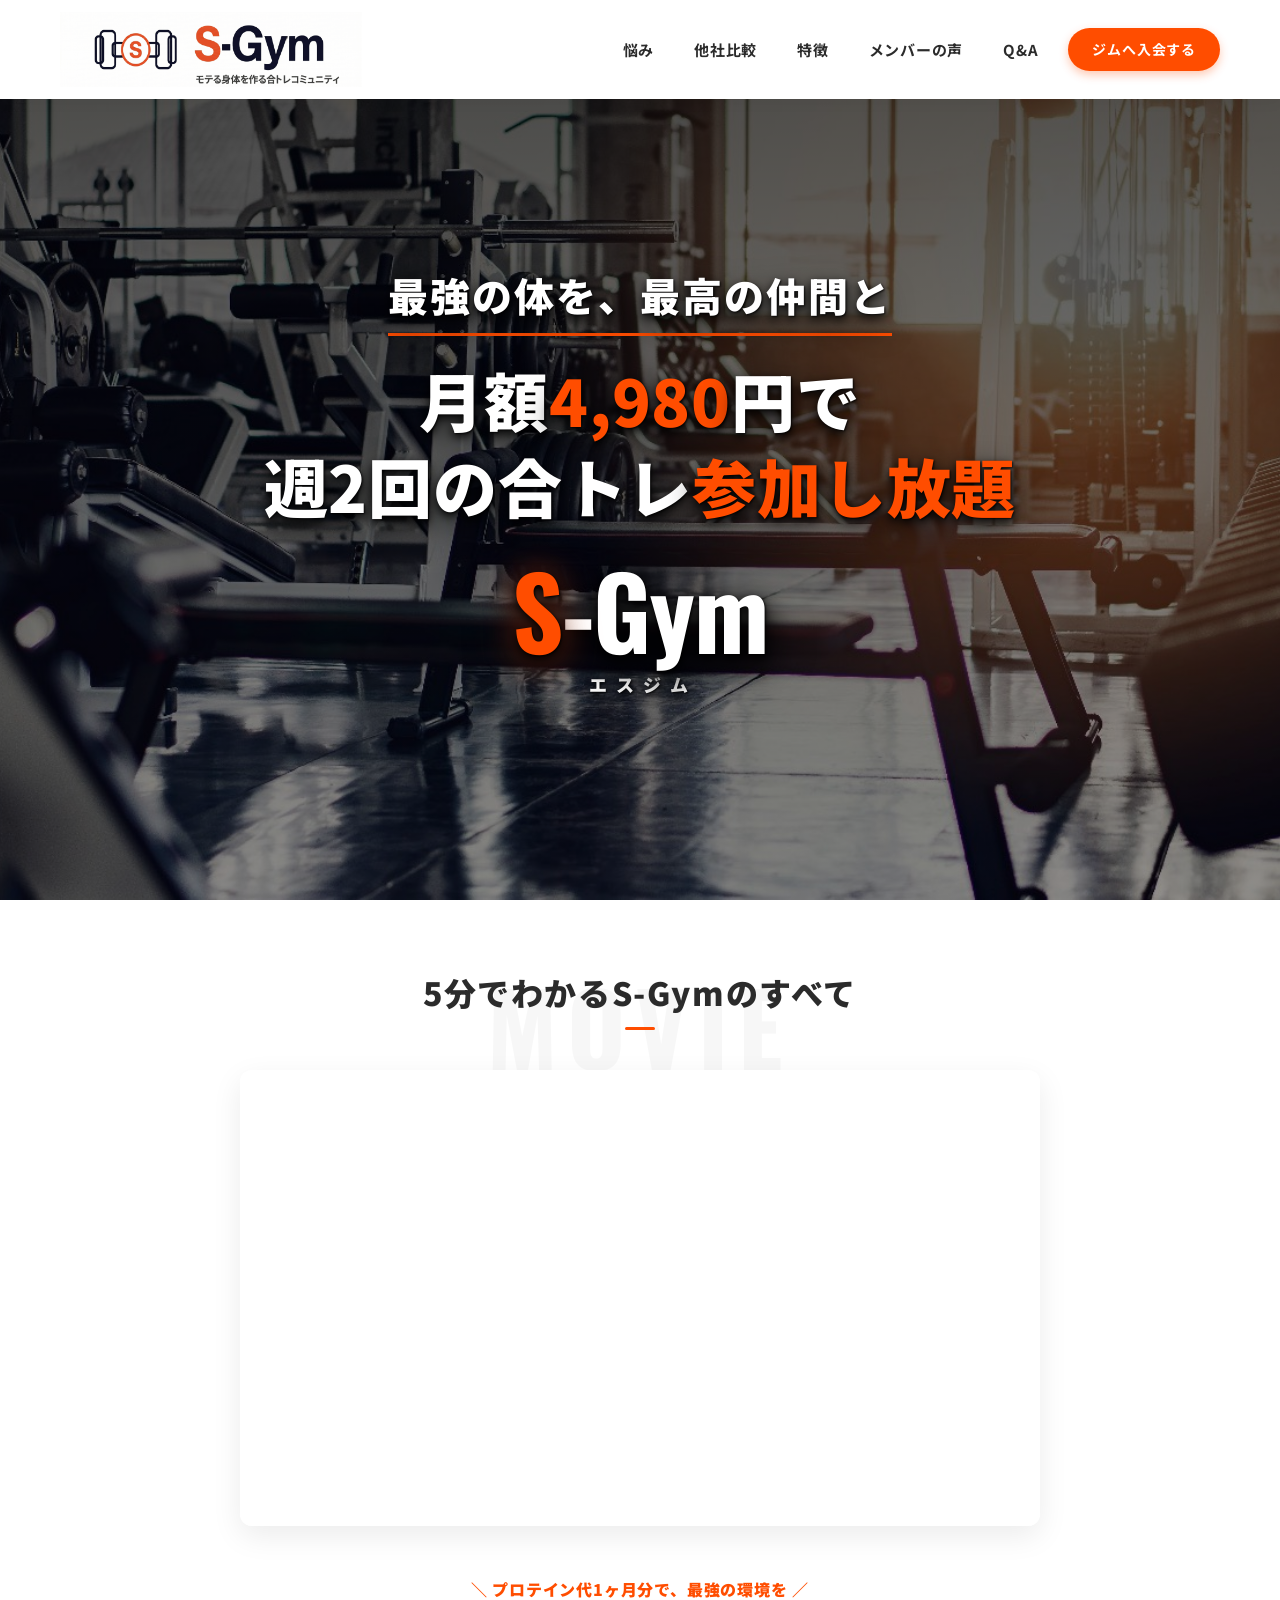
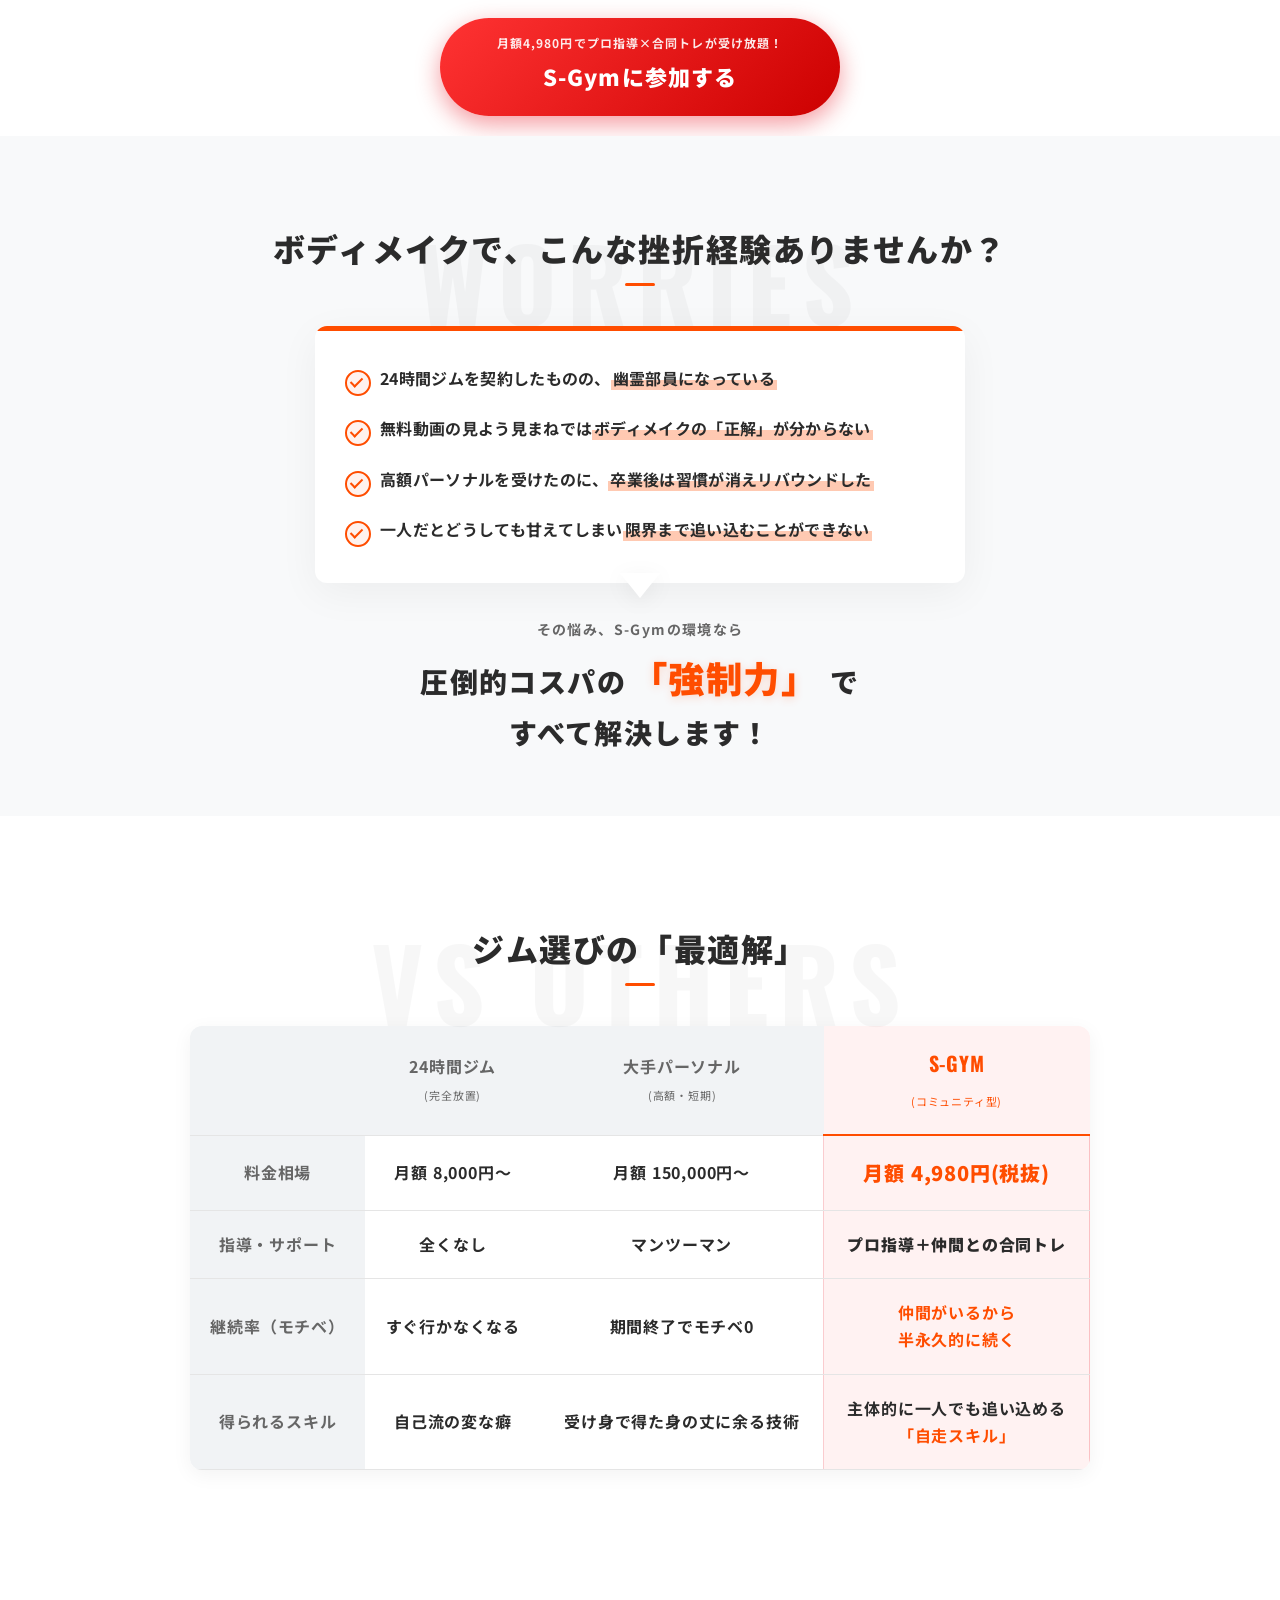
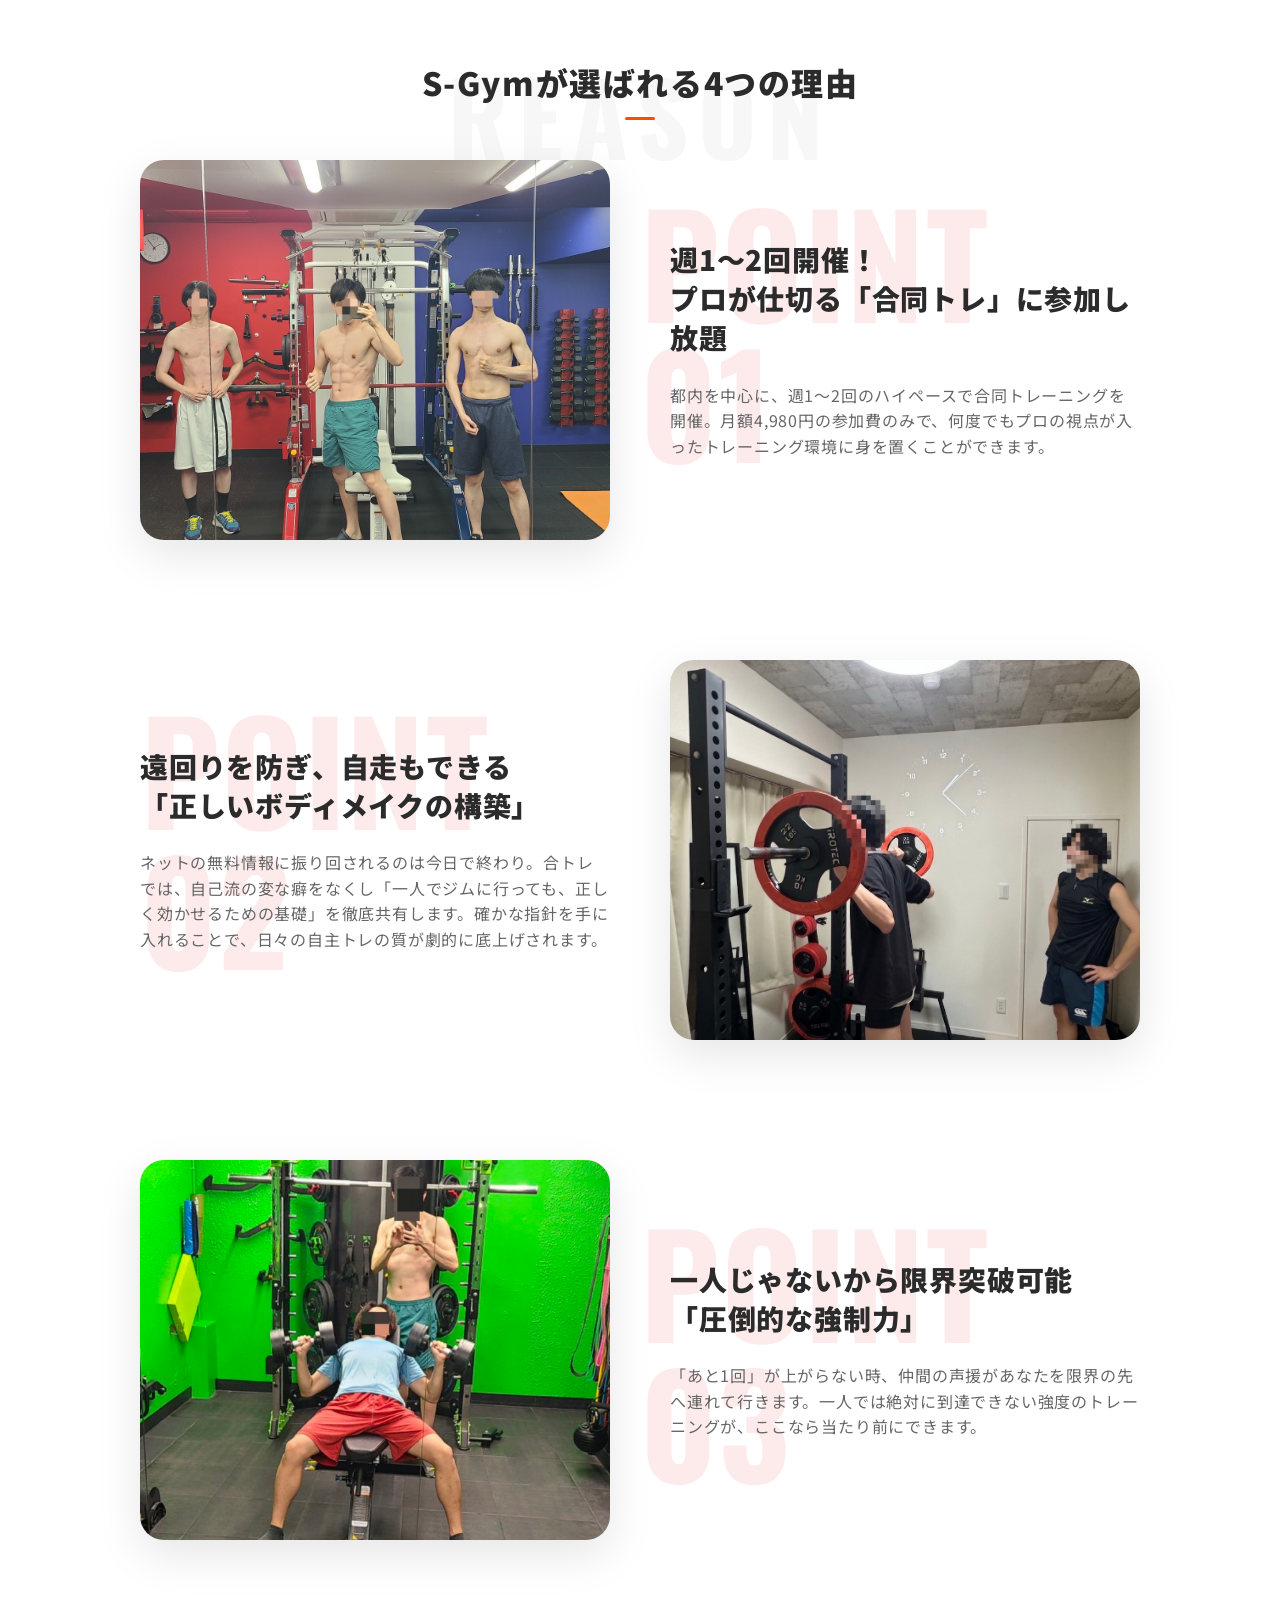
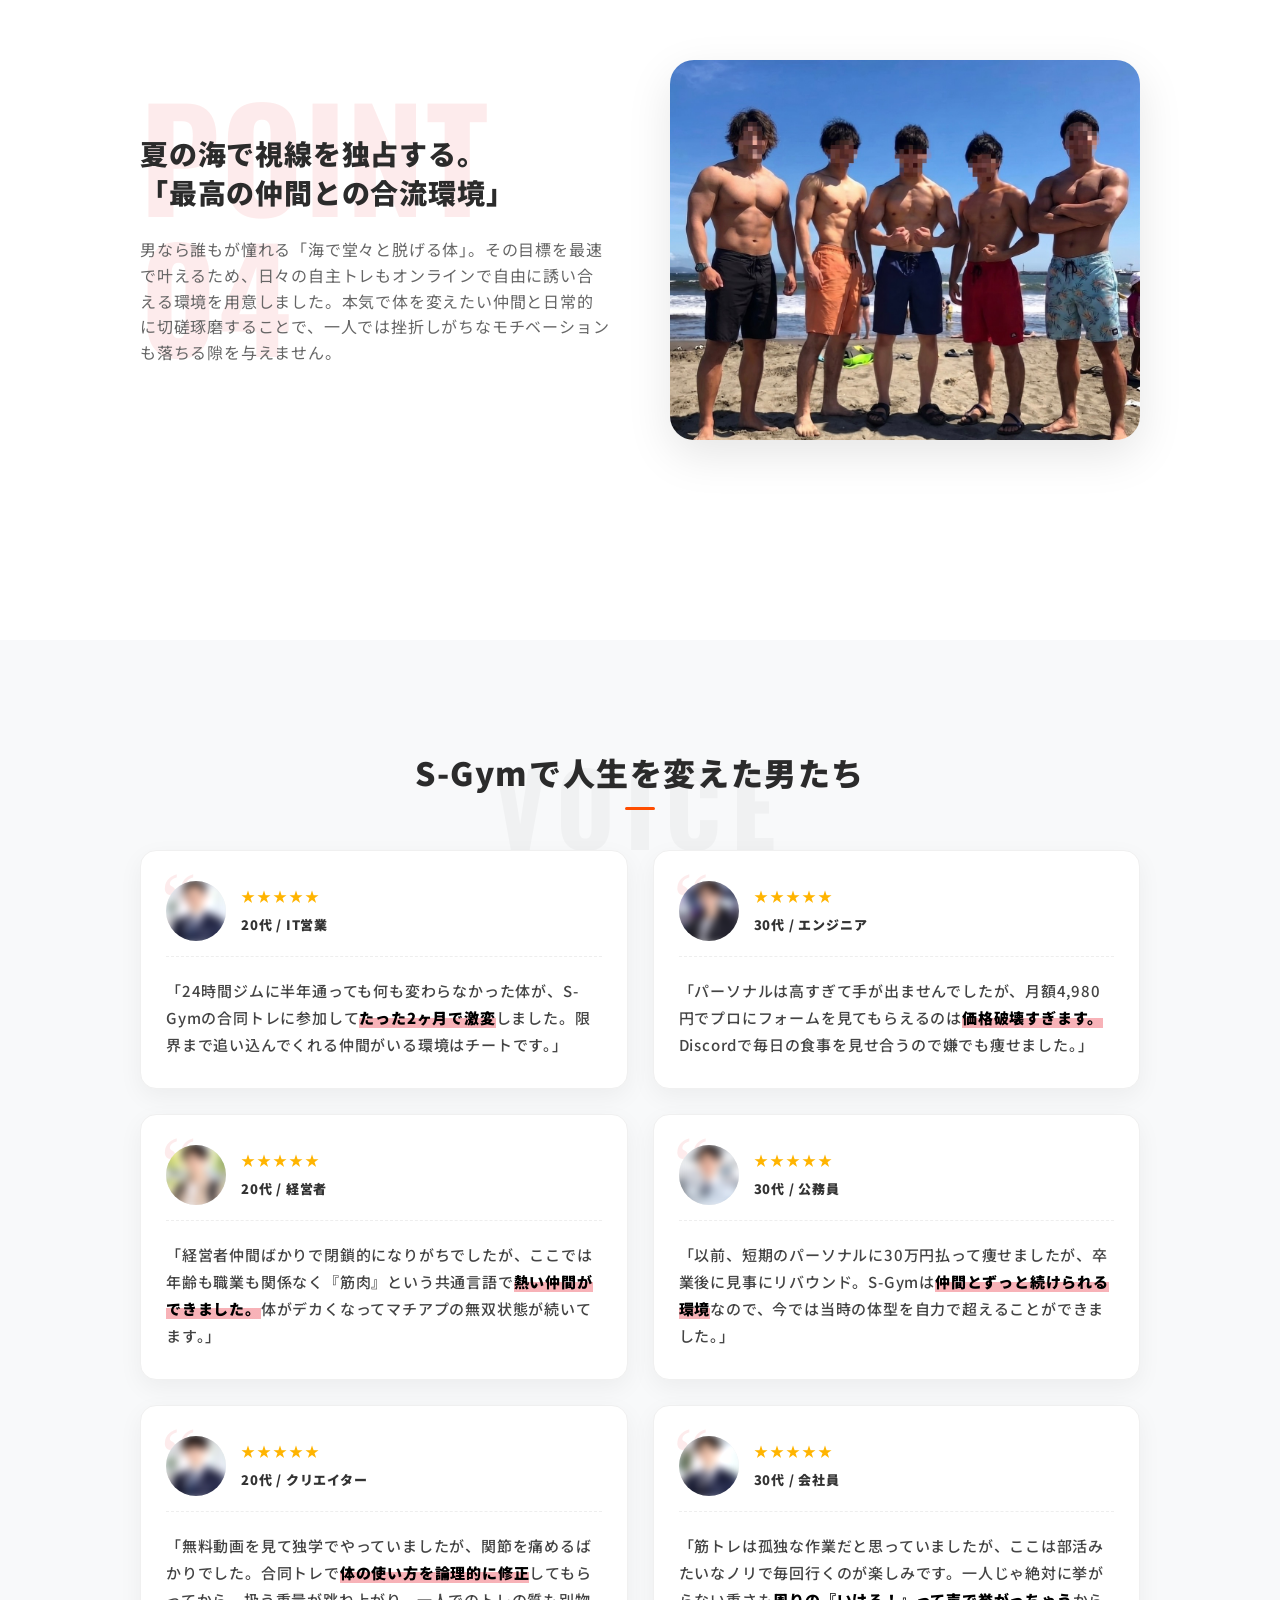
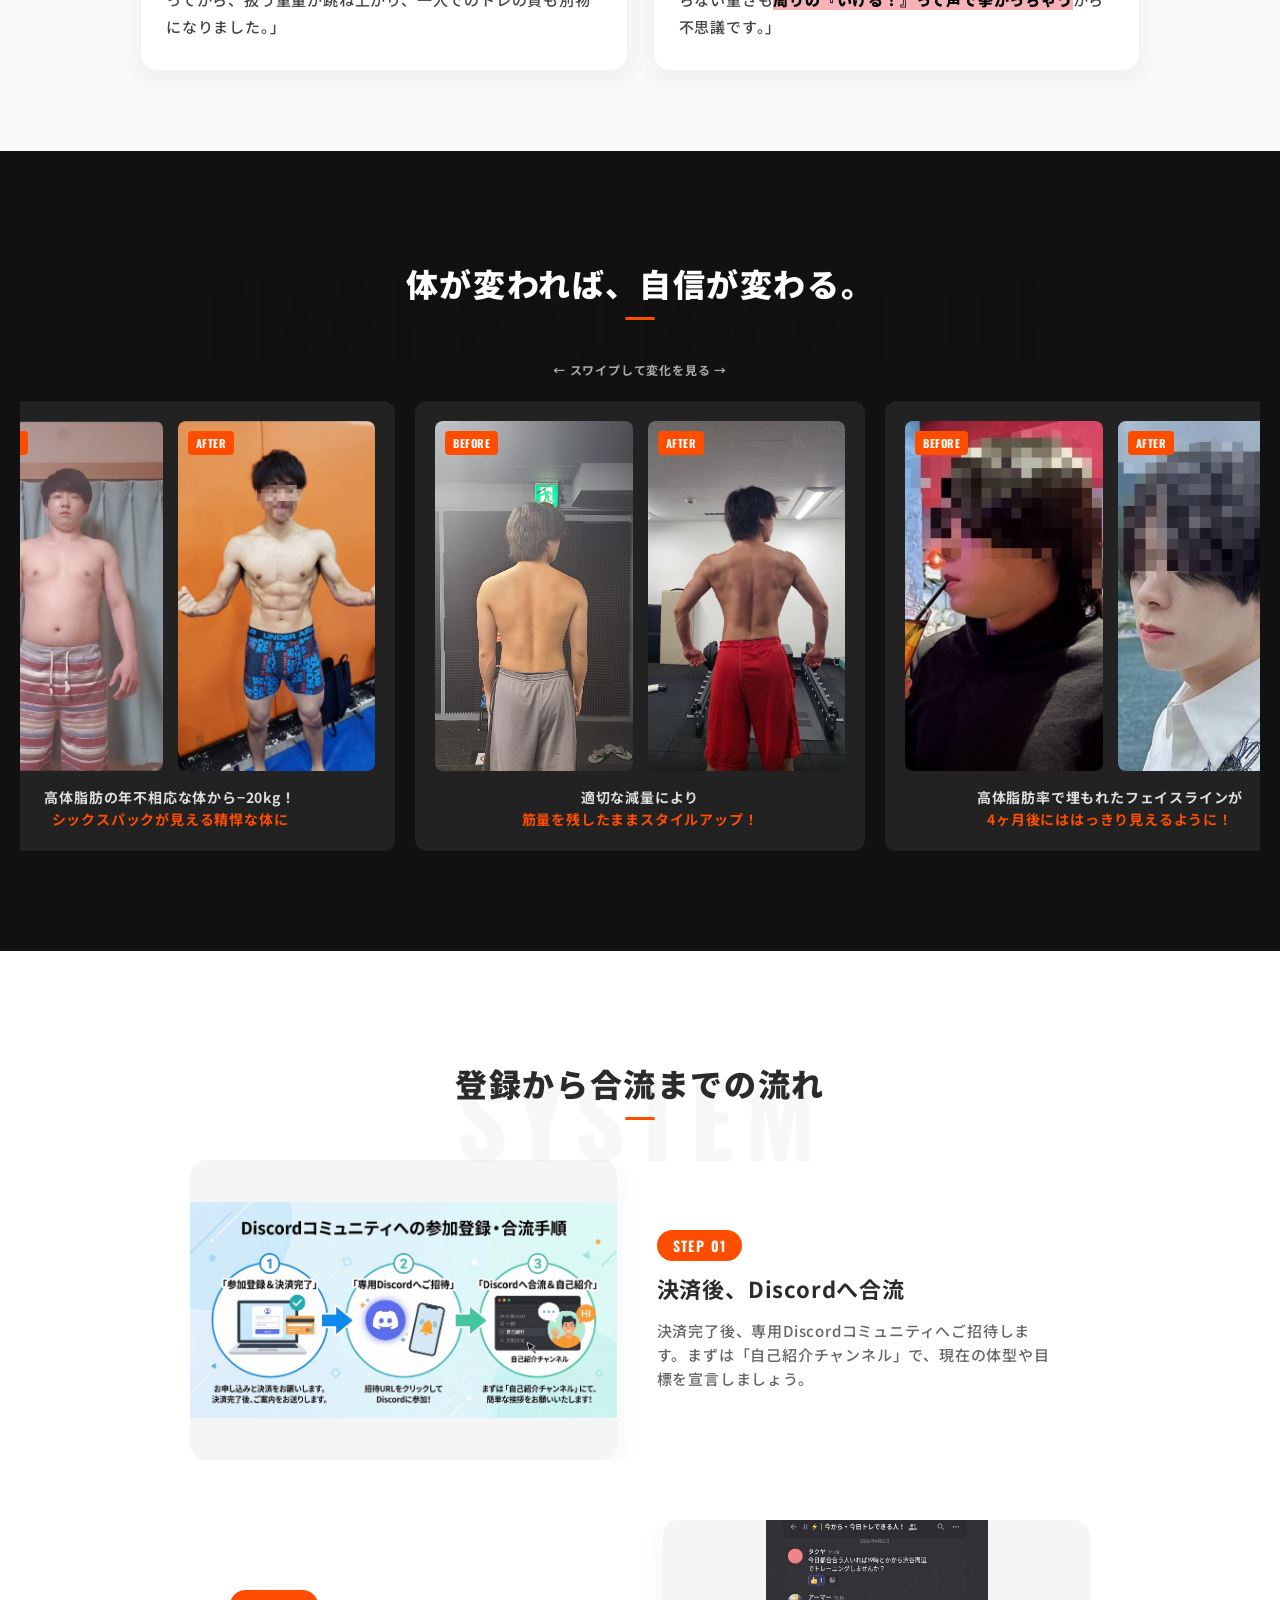
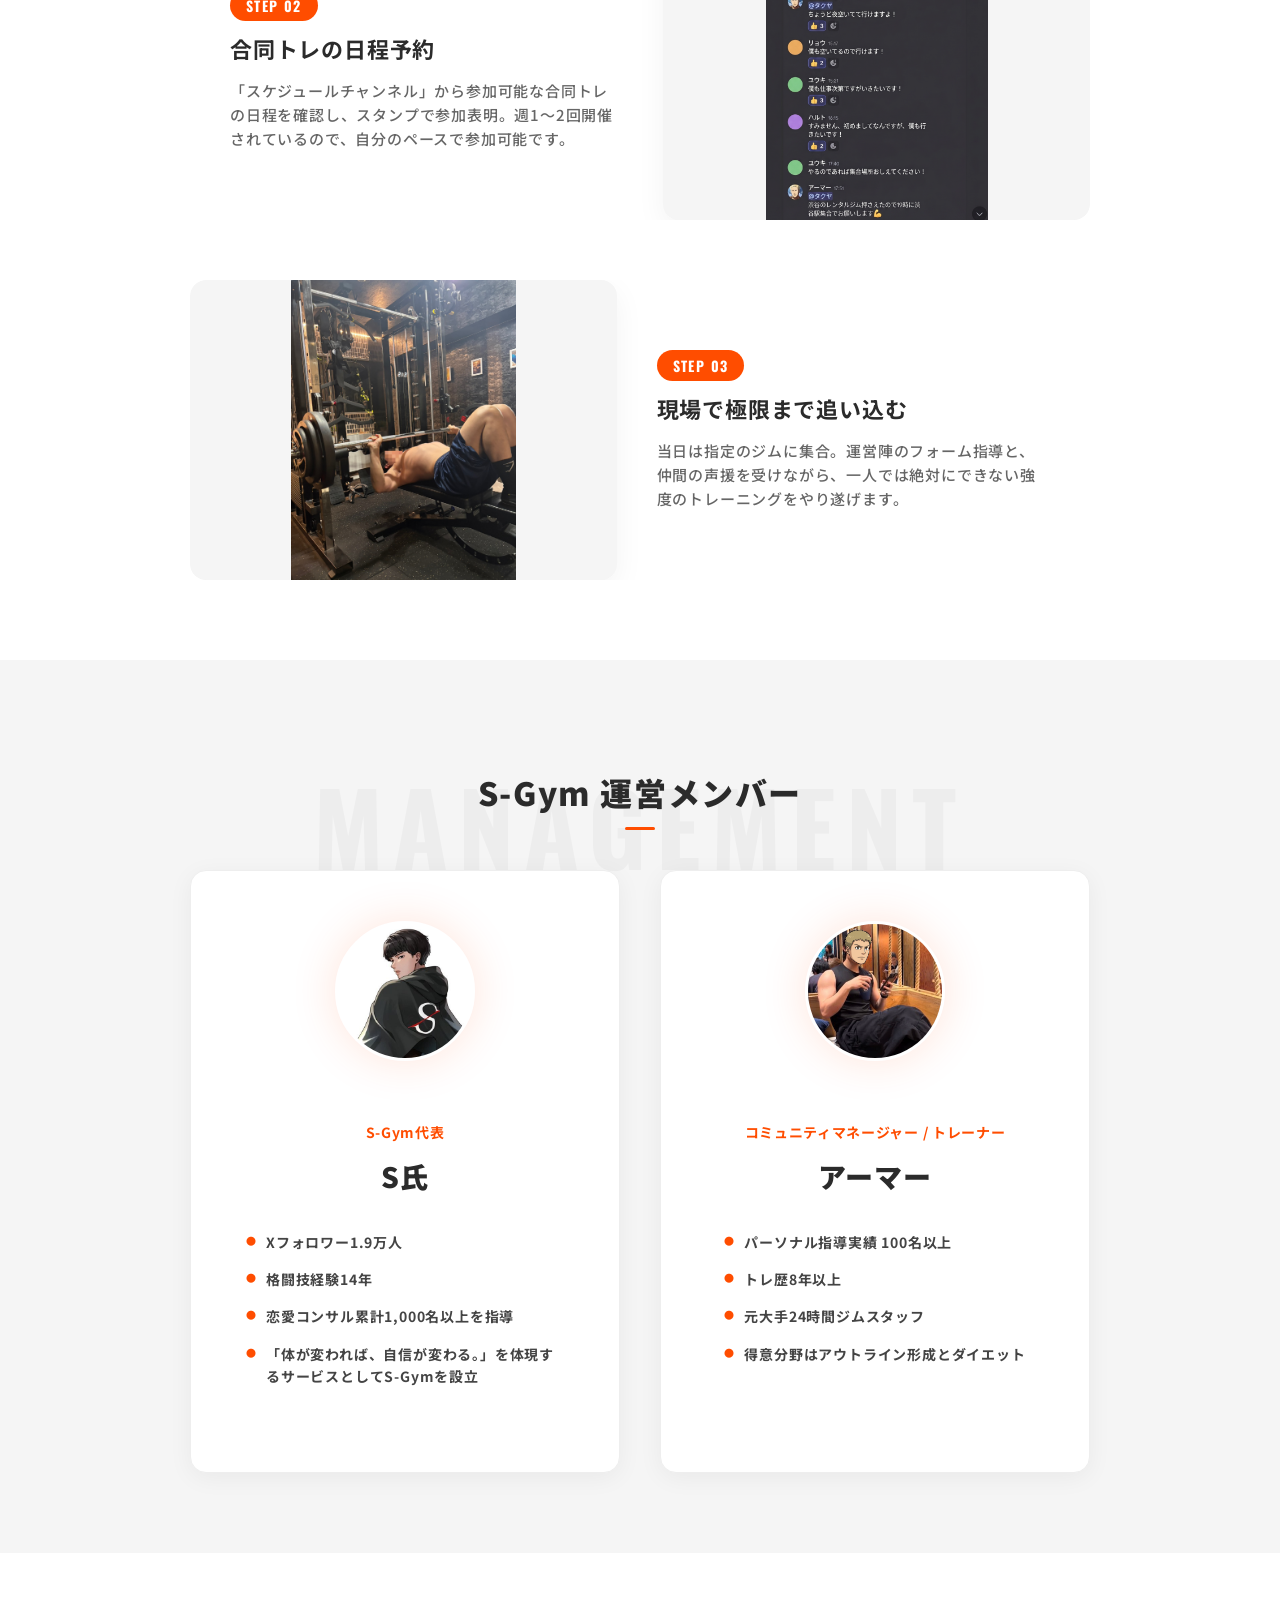
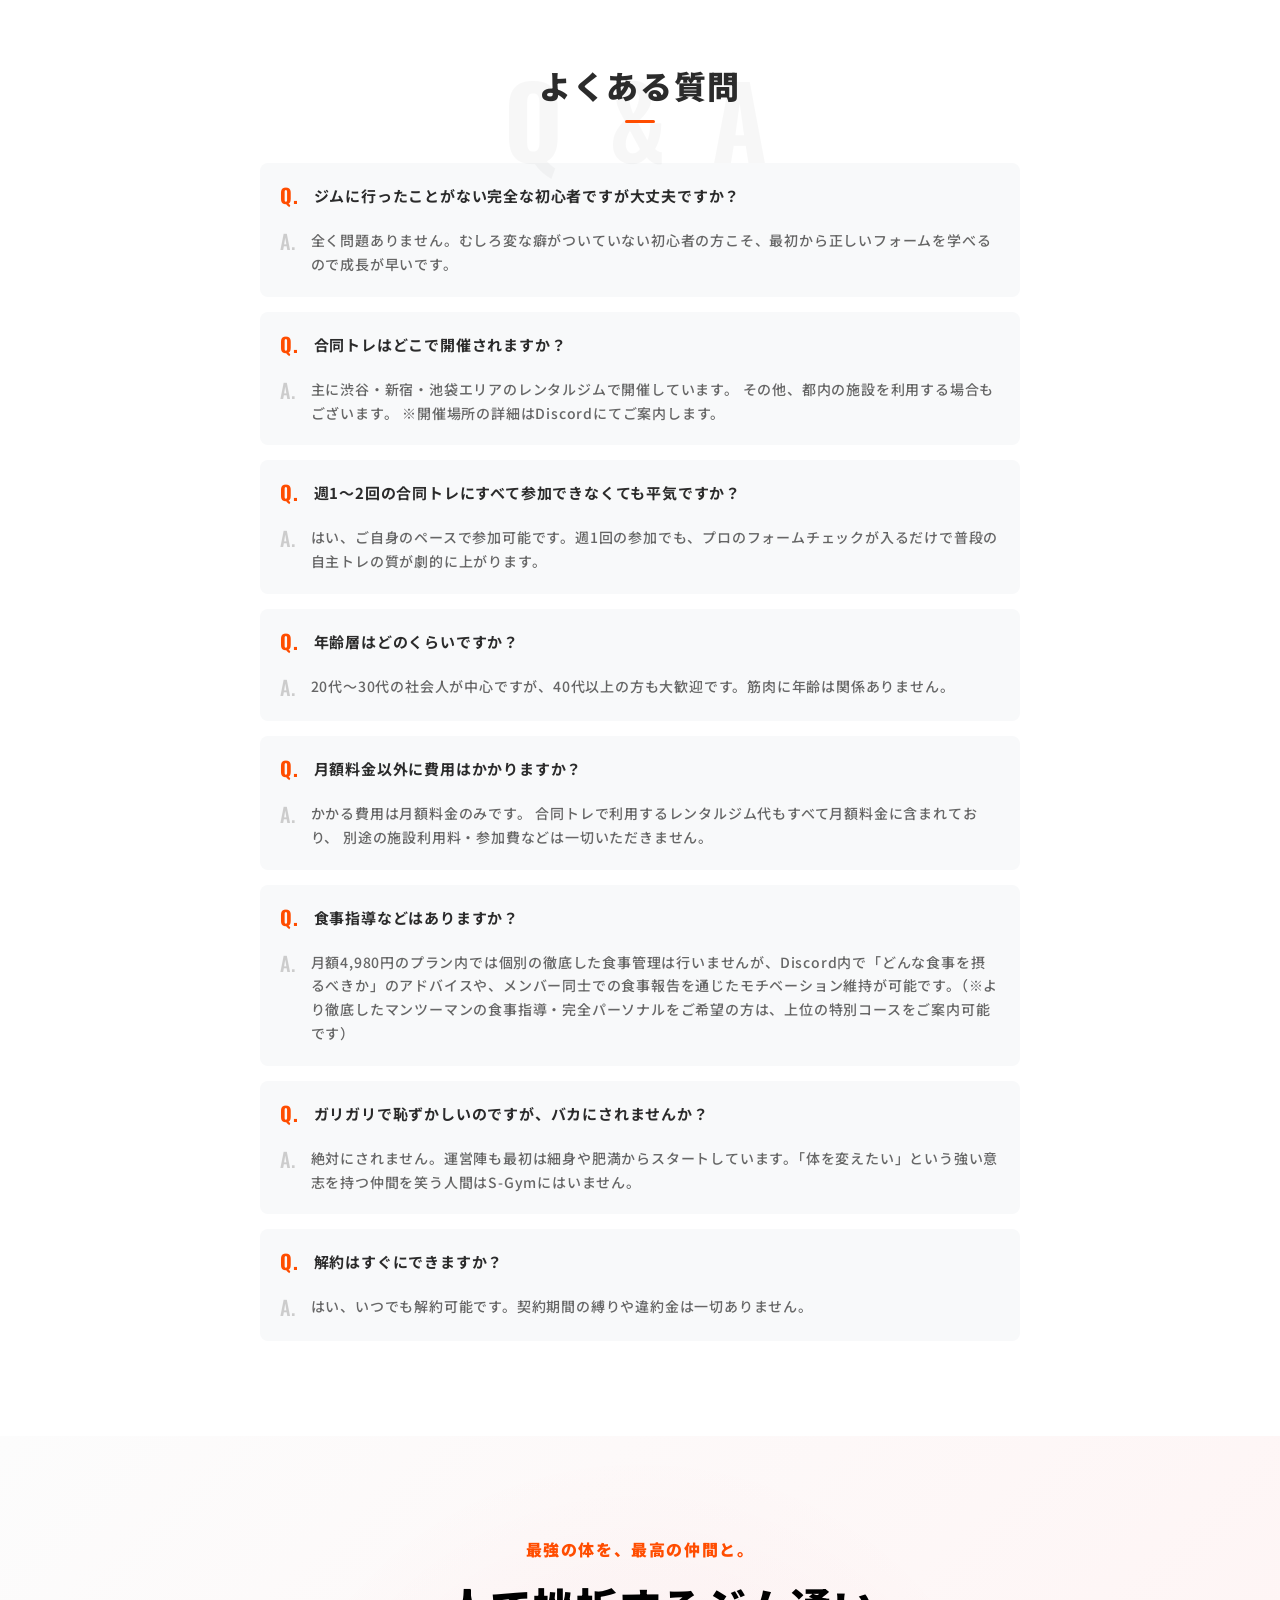
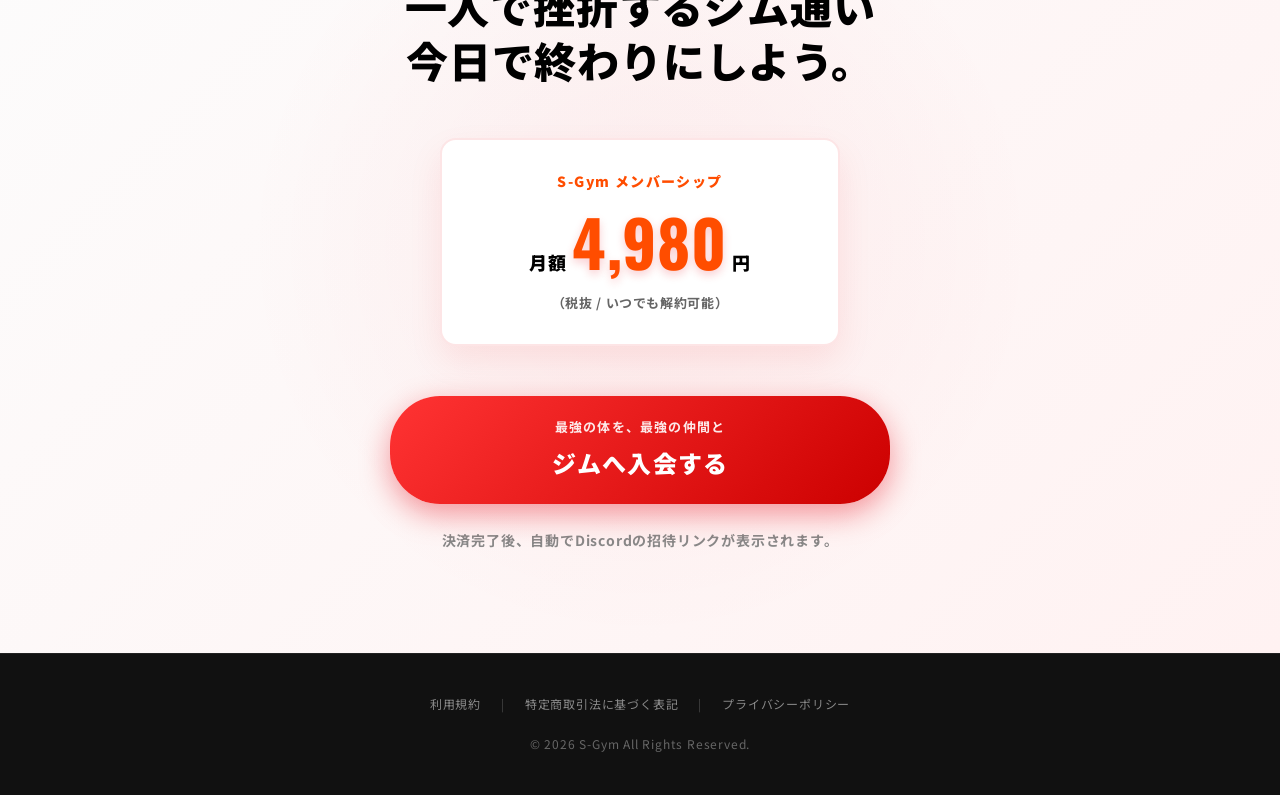
==== index.html @ d3fccce7 "Prepare S-Gym site for GitHub Pages" ====
<!DOCTYPE html>
<html lang="ja">

<!-- ⓪ head -->
<head>
  <script async src="https://www.googletagmanager.com/gtag/js?id=G-KS00Y7PE0N"></script>
  <script>
    window.dataLayer = window.dataLayer || [];
    function gtag(){dataLayer.push(arguments);}
    gtag('js', new Date());
    gtag('config', 'G-KS00Y7PE0N');
  </script>

  <meta charset="UTF-8">
  <meta name="viewport" content="width=device-width, initial-scale=1.0">
  <title>s-gym | 月額定額・次世代トレーニングコミュニティ</title>
  <link rel="icon" type="image/svg+xml" href="img/sgym-icon.svg">

  <meta name="description" content="最強の体を、最高の仲間と。月額4,980円(税抜)でプロの指導が受け放題！仲間と高め合う次世代型ジム「s-gym」。東京を中心に展開中。">

  <meta property="og:site_name" content="s-gym">
  <meta property="og:title" content="s-gym | 月額4,980円(税抜)でプロの指導が受け放題">
  <meta property="og:description" content="プロテイン1回分の価格で、あなたの体を「人生最強の状態」に。">
  <meta property="og:type" content="website">
  <meta property="og:url" content="https://s-gym-salon.com/">
  <meta property="og:image" content="https://s-gym-salon.com/img/s-gym.png?v=20260514">
  <meta property="og:image:secure_url" content="https://s-gym-salon.com/img/s-gym.png?v=20260514">
  <meta property="og:image:width" content="1200">
  <meta property="og:image:height" content="630">
  <meta name="twitter:card" content="summary_large_image">
  <meta name="twitter:image" content="https://s-gym-salon.com/img/s-gym.png?v=20260514">

  <link
    href="https://fonts.googleapis.com/css2?family=Noto+Sans+JP:wght@400;700;900&family=Oswald:wght@500;700&display=swap"
    rel="stylesheet">

  <link rel="stylesheet" href="css/base.css?v=0514_01">
  <link rel="stylesheet" href="css/style.css?v=0514_01">
</head>

<body>

  <!-- ① ヘッダー -->
  <header class="header">
    <div class="header-inner">
      <h1 class="header-logo">
        <a href="#">
          <img src="img/logo.webp" alt="S-Gym">
        </a>
      </h1>
      <nav class="header-nav">
        <ul>
          <li><a href="#problems">悩み</a></li>
          <li><a href="#comparison">他社比較</a></li>
          <li><a href="#features">特徴</a></li>
          <li><a href="#voices">メンバーの声</a></li>
          <li><a href="#faq">Q&A</a></li>
        </ul>
      </nav>
      <a href="https://buy.stripe.com/fZu8wRgno0hO4PQ38AcV202" class="header-btn">ジムへ入会する</a>
      <button class="hamburger" id="hamburger">
        <span></span><span></span><span></span>
      </button>
    </div>
    <div class="mobile-nav" id="mobileNav">
      <ul>
        <li><a href="#problems">こんな悩みありませんか？</a></li>
        <li><a href="#comparison">他社との違い</a></li>
        <li><a href="#features">選ばれる理由</a></li>
        <li><a href="#voices">メンバーの声</a></li>
        <li><a href="#faq">よくある質問</a></li>
      </ul>
    </div>
  </header>

  <!-- ② fv -->
  <section class="hero">
    <div class="hero-bg"></div>
    <div class="hero-content">
      <p class="hero-catch-main">最強の体を、最高の仲間と</p>
  
      <h1 class="hero-title">
        月額<span>4,980</span>円で<br>
        週2回の合トレ<span>参加し放題</span>
      </h1>
  
      <div class="hero-brand">
        <h2 class="font-en"><span>S</span>-gym</h2>
        <span class="hero-ruby">エスジム</span>
      </div>
    </div>
  </section>

  <!-- ③ movie -->
  <section class="concept-movie" id="movie">
    <div class="section-header">
      <div class="bg-text font-en">MOVIE</div>
      <h2 class="section-title">5分でわかるS-Gymのすべて</h2>
    </div>
  
    <div class="movie-container">
      <div class="video-wrapper">
        <iframe src="https://www.youtube.com/embed/jsmrE_XiOfA" title="5分でわかるS-Gymのすべて" frameborder="0"
          allow="accelerometer; autoplay; clipboard-write; encrypted-media; gyroscope; picture-in-picture; web-share"
          allowfullscreen>
        </iframe>
      </div>
    </div>
  
    <div class="movie-cta-wrap">
      <p class="movie-cta-lead">＼ プロテイン代1ヶ月分で、最強の環境を ／</p>
      <a href="https://buy.stripe.com/fZu8wRgno0hO4PQ38AcV202" class="btn-primary" target="_blank">
        <span class="btn-sub">月額4,980円でプロ指導×合同トレが受け放題！</span>
        S-Gymに参加する
      </a>
    </div>
  </section>

  <!-- ④ お悩み -->
  <section id="problems" class="problems">
    <div class="section-header">
      <div class="bg-text font-en">WORRIES</div>
      <h2 class="section-title">ボディメイクで、こんな挫折経験ありませんか？</h2>
    </div>
    <div class="problem-wrap">
      <ul class="problem-list">
        <li>
          24時間ジムを契約したものの、<span class="marker">幽霊部員になっている</span>
        </li>
        <li>
          無料動画の見よう見まねでは<span class="marker">ボディメイクの「正解」が分からない</span>
        </li>
        <li>
          高額パーソナルを受けたのに、<span class="marker">卒業後は習慣が消えリバウンドした</span>
        </li>
        <li>
          一人だとどうしても甘えてしまい<span class="marker">限界まで追い込むことができない</span>
        </li>
      </ul>
    </div>
    <div class="problem-solution">
      <div class="triangle-down"></div>
      <p class="solution-sub">その悩み、S-Gymの環境なら</p>
      <h3 class="solution-main">
        圧倒的コスパの<span>「強制力」</span>
        <br class="sp-br">で<br>すべて解決します！
      </h3>
    </div>
  </section>

  <!-- ⑤ 比較 -->
  <section id="comparison" class="comparison">
    <div class="section-header">
      <div class="bg-text font-en">VS OTHERS</div>
      <h2 class="section-title">ジム選びの「最適解」</h2>
    </div>
    <div class="comp-table-wrap">
      <table>
        <thead>
          <tr>
            <th></th>
            <th>24時間ジム<br><span style="font-size: 11px; font-weight: normal;">(完全放置)</span></th>
            <th>大手パーソナル<br><span style="font-size: 11px; font-weight: normal;">(高額・短期)</span></th>
            <th class="col-sphoto font-en">S-GYM<br><span
                style="font-size: 11px; font-weight: normal; font-family: 'Noto Sans JP', sans-serif;">(コミュニティ型)</span>
            </th>
          </tr>
        </thead>
        <tbody>
          <tr>
            <th>料金相場</th>
            <td>月額 8,000円〜</td>
            <td>月額 150,000円〜</td>
            <td class="sphoto-cell" style="color: var(--primary-color); font-size: 20px; font-weight: 900;">月額 4,980円(税抜)
            </td>
          </tr>
          <tr>
            <th>指導・サポート</th>
            <td>全くなし</td>
            <td>マンツーマン</td>
            <td class="sphoto-cell" style="font-weight: 900;">プロ指導＋仲間との合同トレ</td>
          </tr>
          <tr>
            <th>継続率（モチベ）</th>
            <td>すぐ行かなくなる</td>
            <td>期間終了でモチベ0</td>
            <td class="sphoto-cell" style="color: var(--primary-color);">仲間がいるから<br>半永久的に続く</td>
          </tr>
          <tr>
            <th>得られるスキル</th>
            <td>自己流の変な癖</td>
            <td>受け身で得た身の丈に余る技術</td>
            <td class="sphoto-cell">主体的に一人でも追い込める<br><span style="color: var(--primary-color);">「自走スキル」</span></td>
          </tr>
        </tbody>
      </table>
    </div>
  </section>

  <!-- ⑥ 特徴 -->
  <section id="features" class="features">
    <div class="section-header">
      <div class="bg-text font-en">REASON</div>
      <h2 class="section-title">S-Gymが選ばれる4つの理由</h2>
    </div>
    <div class="feature-container">
      <div class="feature-row">
        <div class="feature-img">
          <img src="img/feature1.webp" alt="週1〜2回の合同トレ">
        </div>
        <div class="feature-content">
          <span class="feature-num font-en">Point 01</span>
          <h3 class="feature-point-title">週1〜2回開催！<br>プロが仕切る「合同トレ」に参加し放題</h3>
          <div class="feature-desc">
            <p>都内を中心に、週1〜2回のハイペースで合同トレーニングを開催。月額4,980円の参加費のみで、何度でもプロの視点が入ったトレーニング環境に身を置くことができます。</p>
          </div>
        </div>
      </div>
  
      <div class="feature-row">
        <div class="feature-img">
          <img src="img/feature2.webp" alt="基礎フォーム構築">
        </div>
        <div class="feature-content">
          <span class="feature-num font-en">Point 02</span>
          <h3 class="feature-point-title">遠回りを防ぎ、自走もできる<br>「正しいボディメイクの構築」</h3>
          <div class="feature-desc">
            <p>
              ネットの無料情報に振り回されるのは今日で終わり。合トレでは、自己流の変な癖をなくし「一人でジムに行っても、正しく効かせるための基礎」を徹底共有します。確かな指針を手に入れることで、日々の自主トレの質が劇的に底上げされます。
            </p>
          </div>
        </div>
      </div>
  
      <div class="feature-row">
        <div class="feature-img">
          <img src="img/feature3.webp" alt="強制力">
        </div>
        <div class="feature-content">
          <span class="feature-num font-en">Point 03</span>
          <h3 class="feature-point-title">一人じゃないから限界突破可能<br>「圧倒的な強制力」</h3>
          <div class="feature-desc">
            <p>「あと1回」が上がらない時、仲間の声援があなたを限界の先へ連れて行きます。一人では絶対に到達できない強度のトレーニングが、ここなら当たり前にできます。</p>
          </div>
        </div>
      </div>
  
      <div class="feature-row">
        <div class="feature-img">
          <img src="img/feature4.webp" alt="海でポーズを決める仲間">
        </div>
        <div class="feature-content">
          <span class="feature-num font-en">Point 04</span>
          <h3 class="feature-point-title">夏の海で視線を独占する。<br>「最高の仲間との合流環境」</h3>
          <div class="feature-desc">
            <p>
              男なら誰もが憧れる「海で堂々と脱げる体」。その目標を最速で叶えるため、日々の自主トレもオンラインで自由に誘い合える環境を用意しました。本気で体を変えたい仲間と日常的に切磋琢磨することで、一人では挫折しがちなモチベーションも落ちる隙を与えません。
            </p>
          </div>
        </div>
      </div>
    </div>
  </section>

  <!-- ⑦ お客様の声セクション -->
  <section class="voices" id="voices">
    <div class="section-header">
      <div class="bg-text font-en">VOICE</div>
      <h2 class="section-title">S-Gymで人生を変えた男たち</h2>
    </div>
    <div class="voice-grid">
  
      <div class="voice-card">
        <div class="voice-header">
          <div class="voice-avatar"><img src="img/voice-member1.webp" alt="メンバー1"></div>
          <div class="voice-meta">
            <div class="voice-stars">★★★★★</div>
            <p class="voice-user">20代 / IT営業</p>
          </div>
        </div>
        <p class="voice-text">「24時間ジムに半年通っても何も変わらなかった体が、S-Gymの合同トレに参加して<span
            class="highlight">たった2ヶ月で激変</span>しました。限界まで追い込んでくれる仲間がいる環境はチートです。」</p>
      </div>
  
      <div class="voice-card">
        <div class="voice-header">
          <div class="voice-avatar"><img src="img/voice-member2.webp" alt="メンバー2"></div>
          <div class="voice-meta">
            <div class="voice-stars">★★★★★</div>
            <p class="voice-user">30代 / エンジニア</p>
          </div>
        </div>
        <p class="voice-text">「パーソナルは高すぎて手が出ませんでしたが、月額4,980円でプロにフォームを見てもらえるのは<span
            class="highlight">価格破壊すぎます。</span>Discordで毎日の食事を見せ合うので嫌でも痩せました。」</p>
      </div>
  
      <div class="voice-card">
        <div class="voice-header">
          <div class="voice-avatar"><img src="img/voice-member3.webp" alt="メンバー3"></div>
          <div class="voice-meta">
            <div class="voice-stars">★★★★★</div>
            <p class="voice-user">20代 / 経営者</p>
          </div>
        </div>
        <p class="voice-text">「経営者仲間ばかりで閉鎖的になりがちでしたが、ここでは年齢も職業も関係なく『筋肉』という共通言語で<span
            class="highlight">熱い仲間ができました。</span>体がデカくなってマチアプの無双状態が続いてます。」</p>
      </div>
  
      <div class="voice-card">
        <div class="voice-header">
          <div class="voice-avatar"><img src="img/voice-member4.webp" alt="メンバー4"></div>
          <div class="voice-meta">
            <div class="voice-stars">★★★★★</div>
            <p class="voice-user">30代 / 公務員</p>
          </div>
        </div>
        <p class="voice-text">「以前、短期のパーソナルに30万円払って痩せましたが、卒業後に見事にリバウンド。S-Gymは<span
            class="highlight">仲間とずっと続けられる環境</span>なので、今では当時の体型を自力で超えることができました。」</p>
      </div>
  
      <div class="voice-card">
        <div class="voice-header">
          <div class="voice-avatar"><img src="img/voice-member5.webp" alt="メンバー5"></div>
          <div class="voice-meta">
            <div class="voice-stars">★★★★★</div>
            <p class="voice-user">20代 / クリエイター</p>
          </div>
        </div>
        <p class="voice-text">「無料動画を見て独学でやっていましたが、関節を痛めるばかりでした。合同トレで<span
            class="highlight">体の使い方を論理的に修正</span>してもらってから、扱う重量が跳ね上がり、一人でのトレの質も別物になりました。」</p>
      </div>
  
      <div class="voice-card">
        <div class="voice-header">
          <div class="voice-avatar"><img src="img/voice-member6.webp" alt="メンバー6"></div>
          <div class="voice-meta">
            <div class="voice-stars">★★★★★</div>
            <p class="voice-user">30代 / 会社員</p>
          </div>
        </div>
        <p class="voice-text">「筋トレは孤独な作業だと思っていましたが、ここは部活みたいなノリで毎回行くのが楽しみです。一人じゃ絶対に挙がらない重さも<span
            class="highlight">周りの『いける！』って声で挙がっちゃう</span>から不思議です。」</p>
      </div>
  
    </div>
  </section>

  <!-- ⑧ before→after -->
  <section class="before-after">
    <div class="section-header">
      <div class="bg-text font-en">TRANSFORMATION</div>
      <h2 class="section-title">体が変われば、自信が変わる。</h2>
    </div>
    <p class="swipe-hint">← スワイプして変化を見る →</p>
  
    <div class="ba-slider" id="autoSlider">
      <div class="ba-slide">
        <div class="ba-images">
          <div class="ba-box ba-before">
            <div class="ba-label">BEFORE</div>
            <img src="img/before1.webp" alt="ヒョロヒョロの体">
          </div>
          <div class="ba-box ba-after">
            <div class="ba-label">AFTER</div>
            <img src="img/after1.webp" alt="胸板が厚い体">
          </div>
        </div>
        <div class="ba-text">
          ヒョロヒョロで頼りない印象の体が<br>
          <span style="color: var(--primary-color);">背中を発達させたことでジャッケット負けしない体に</span>
        </div>
      </div>
  
      <div class="ba-slide">
        <div class="ba-images">
          <div class="ba-box ba-before">
            <div class="ba-label">BEFORE</div>
            <img src="img/before2.webp" alt="お腹が出ている">
          </div>
          <div class="ba-box ba-after">
            <div class="ba-label">AFTER</div>
            <img src="img/after2.webp" alt="シックスパック">
          </div>
        </div>
        <div class="ba-text">
          高体脂肪の年不相応な体から−20kg！<br>
          <span style="color: var(--primary-color);">シックスパックが見える精悍な体に</span>
        </div>
      </div>
  
      <div class="ba-slide">
        <div class="ba-images">
          <div class="ba-box ba-before">
            <div class="ba-label">BEFORE</div>
            <img src="img/before3.webp" alt="猫背">
          </div>
          <div class="ba-box ba-after">
            <div class="ba-label">AFTER</div>
            <img src="img/after3.webp" alt="姿勢が良い">
          </div>
        </div>
        <div class="ba-text">
          適切な減量により<br>
          <span style="color: var(--primary-color);">筋量を残したままスタイルアップ！</span>
        </div>
      </div>
  
      <div class="ba-slide">
        <div class="ba-images">
          <div class="ba-box ba-before">
            <div class="ba-label">BEFORE</div>
            <img src="img/before4.webp" alt="細い腕">
          </div>
          <div class="ba-box ba-after">
            <div class="ba-label">AFTER</div>
            <img src="img/after4.webp" alt="太い腕">
          </div>
        </div>
        <div class="ba-text">
          高体脂肪率で埋もれたフェイスラインが<br>
          <span style="color: var(--primary-color);">4ヶ月後にははっきり見えるように！</span>
        </div>
      </div>
  
      <div class="ba-slide">
        <div class="ba-images">
          <div class="ba-box ba-before">
            <div class="ba-label">BEFORE</div>
            <img src="img/before5.webp" alt="ずんぐりした体型">
          </div>
          <div class="ba-box ba-after">
            <div class="ba-label">AFTER</div>
            <img src="img/after5.webp" alt="逆三角形の背中">
          </div>
        </div>
        <div class="ba-text">
          全体的に自信が無かった姿が<br>
          <span style="color: var(--primary-color);">適切なボディメイクで自信ある姿に！</span>
        </div>
      </div>
  
  

      
  
    </div>
  </section>

  <!-- ⑨ flowセクション -->
  <section class="contents" id="flow">
    <div class="section-header">
      <div class="bg-text font-en">SYSTEM</div>
      <h2 class="section-title">登録から合流までの流れ</h2>
    </div>
    <div class="flow-wrap">
      <div class="flow-step">
        <div class="flow-img"><img src="img/flow1.webp" alt="Discordへ参加"></div>
        <div class="flow-text">
          <div class="step-label">STEP 01</div>
          <h3>決済後、Discordへ合流</h3>
          <p>決済完了後、専用Discordコミュニティへご招待します。まずは「自己紹介チャンネル」で、現在の体型や目標を宣言しましょう。</p>
        </div>
      </div>
      <div class="flow-step">
        <div class="flow-img"><img src="img/flow2.webp" alt="日程予約"></div>
        <div class="flow-text">
          <div class="step-label">STEP 02</div>
          <h3>合同トレの日程予約</h3>
          <p>「スケジュールチャンネル」から参加可能な合同トレの日程を確認し、スタンプで参加表明。週1〜2回開催されているので、自分のペースで参加可能です。</p>
        </div>
      </div>
      <div class="flow-step">
        <div class="flow-img"><img src="img/flow3.webp" alt="トレーニング"></div>
        <div class="flow-text">
          <div class="step-label">STEP 03</div>
          <h3>現場で極限まで追い込む</h3>
          <p>当日は指定のジムに集合。運営陣のフォーム指導と、仲間の声援を受けながら、一人では絶対にできない強度のトレーニングをやり遂げます。</p>
        </div>
      </div>
    </div>
  </section>

  <!-- 講師紹介 -->
  <section class="instructor">
    <div class="section-header">
      <div class="bg-text font-en">MANAGEMENT</div>
      <h2 class="section-title">S-Gym 運営メンバー</h2>
    </div>
  
    <div class="instructor-grid">
      <div class="instructor-card">
        <div class="instructor-img">
          <img src="img/trainer1.webp" alt="S氏">
        </div>
        <div class="instructor-info">
          <p class="instructor-role">S-Gym代表</p>
          <h3 class="instructor-name">S氏</h3>
          <ul class="instructor-desc">
            <li>Xフォロワー1.9万人</li>
            <li>格闘技経験14年</li>
            <li>恋愛コンサル累計1,000名以上を指導</li>
            <li>「体が変われば、自信が変わる。」を体現するサービスとしてS-Gymを設立</li>
          </ul>
        </div>
      </div>
  
      <div class="instructor-card">
        <div class="instructor-img">
          <img src="img/trainer2.webp" alt="アーマー">
        </div>
        <div class="instructor-info">
          <p class="instructor-role">コミュニティマネージャー / トレーナー</p>
          <h3 class="instructor-name">アーマー</h3>
          <ul class="instructor-desc">
            <li>パーソナル指導実績 100名以上</li>
            <li>トレ歴8年以上</li>
            <li>元大手24時間ジムスタッフ</li>
            <li>得意分野はアウトライン形成とダイエット</li>
          </ul>
        </div>
      </div>
    </div>
  </section>

  <!-- ⑩ faq -->
  <section class="faq" id="faq">
    <div class="section-header">
      <div class="bg-text font-en">Q & A</div>
      <h2 class="section-title">よくある質問</h2>
    </div>
    <div class="faq-item">
      <div class="faq-q">ジムに行ったことがない完全な初心者ですが大丈夫ですか？</div>
      <div class="faq-a">全く問題ありません。むしろ変な癖がついていない初心者の方こそ、最初から正しいフォームを学べるので成長が早いです。</div>
    </div>
    <div class="faq-item">
      <div class="faq-q">合同トレはどこで開催されますか？</div>
      <div class="faq-a">主に渋谷・新宿・池袋エリアのレンタルジムで開催しています。
      その他、都内の施設を利用する場合もございます。
      ※開催場所の詳細はDiscordにてご案内します。
      </div>
    </div>
    <div class="faq-item">
      <div class="faq-q">週1〜2回の合同トレにすべて参加できなくても平気ですか？</div>
      <div class="faq-a">はい、ご自身のペースで参加可能です。週1回の参加でも、プロのフォームチェックが入るだけで普段の自主トレの質が劇的に上がります。</div>
    </div>
    <div class="faq-item">
      <div class="faq-q">年齢層はどのくらいですか？</div>
      <div class="faq-a">20代〜30代の社会人が中心ですが、40代以上の方も大歓迎です。筋肉に年齢は関係ありません。</div>
    </div>
    <div class="faq-item">
      <div class="faq-q">月額料金以外に費用はかかりますか？</div>
      <div class="faq-a">かかる費用は月額料金のみです。
      合同トレで利用するレンタルジム代もすべて月額料金に含まれており、
      別途の施設利用料・参加費などは一切いただきません。</div>
    </div>
    <div class="faq-item">
      <div class="faq-q">食事指導などはありますか？</div>
      <div class="faq-a">
        月額4,980円のプラン内では個別の徹底した食事管理は行いませんが、Discord内で「どんな食事を摂るべきか」のアドバイスや、メンバー同士での食事報告を通じたモチベーション維持が可能です。（※より徹底したマンツーマンの食事指導・完全パーソナルをご希望の方は、上位の特別コースをご案内可能です）
      </div>
    </div>
    <div class="faq-item">
      <div class="faq-q">ガリガリで恥ずかしいのですが、バカにされませんか？</div>
      <div class="faq-a">絶対にされません。運営陣も最初は細身や肥満からスタートしています。「体を変えたい」という強い意志を持つ仲間を笑う人間はS-Gymにはいません。</div>
    </div>
    <div class="faq-item">
      <div class="faq-q">解約はすぐにできますか？</div>
      <div class="faq-a">はい、いつでも解約可能です。契約期間の縛りや違約金は一切ありません。</div>
    </div>

  </section>

  <!-- 11 cta -->
  <section class="cta" id="cta">
    <div class="cta-inner">
      <p class="cta-lead">最強の体を、最高の仲間と。</p>
  
      <h2 class="cta-title">一人で挫折するジム通い<br>今日で終わりにしよう。</h2>
  
      <div class="price-box">
        <p class="price-label">S-Gym メンバーシップ</p>
        <div class="price-main">
          月額 <span class="price-number">4,980</span> 円
        </div>
        <p class="price-sub">（税抜 / いつでも解約可能）</p>
      </div>
      <div class="cta-btn-wrap">
        <a href="https://buy.stripe.com/fZu8wRgno0hO4PQ38AcV202" class="btn-lrg" target="_blank">
          <span class="btn-sub">最強の体を、最強の仲間と</span>
          ジムへ入会する
        </a>
        <p class="cta-note">決済完了後、自動でDiscordの招待リンクが表示されます。</p>
      </div>
    </div>
  </section>

  <!-- １２ footer -->
  <footer
    style="text-align: center; padding: 40px 20px; background: #111; color: #666; font-size: 12px; border-top: 1px solid #222;">
    <div style="margin-bottom: 20px; display: flex; justify-content: center; gap: 20px; flex-wrap: wrap;">
      <!-- 利用規約 -->
      <a href="terms.html" style="color: #888; text-decoration: none; transition: color 0.3s;"
        onmouseover="this.style.color='#ff4d00'" onmouseout="this.style.color='#888'">利用規約</a>
      <span style="color: #444;">|</span>
  
      <!-- 特定商取引法に基づく表記 -->
      <a href="law.html" style="color: #888; text-decoration: none; transition: color 0.3s;"
        onmouseover="this.style.color='#ff4d00'" onmouseout="this.style.color='#888'">特定商取引法に基づく表記</a>
      <span style="color: #444;">|</span>
  
      <!-- プライバシーポリシー -->
      <a href="privacy.html" style="color: #888; text-decoration: none; transition: color 0.3s;"
        onmouseover="this.style.color='#ff4d00'" onmouseout="this.style.color='#888'">プライバシーポリシー</a>
    </div>
  
    <p>&copy; 2026 S-Gym All Rights Reserved.</p>
  </footer>

  <!-- アニメーション -->
  <script>
    document.addEventListener('DOMContentLoaded', function () {
      const hamburger = document.getElementById('hamburger');
      const mobileNav = document.getElementById('mobileNav');
      const body = document.body;
      const navLinks = document.querySelectorAll('.mobile-nav a');

      hamburger.addEventListener('click', function () {
        this.classList.toggle('is-active');
        mobileNav.classList.toggle('is-active');
        body.classList.toggle('no-scroll');
      });

      navLinks.forEach(function (link) {
        link.addEventListener('click', function () {
          hamburger.classList.remove('is-active');
          mobileNav.classList.remove('is-active');
          body.classList.remove('no-scroll');
        });
      });
    });
  </script>

</body>

</html>
---- css/base.css ----
/* =========================================
           1. Variables & Base (基本設定) - s-gym版
        ========================================= */
        
:root {
    --bg-base: #ffffff;
    --bg-surface: #f8f9fa;
    --primary-color: #ff4d00; /* ★ ここに赤みオレンジを設定 */
    --text-main: #2b2b2b;
    --text-muted: #666666;
    --border-color: #e5e5e5;
}

html {
    scroll-behavior: smooth;
    overflow-x: hidden;
}

* {
    margin: 0;
    padding: 0;
    box-sizing: border-box;
}

body {
    font-family: 'Noto Sans JP', sans-serif;
    color: var(--text-main);
    background-color: var(--bg-base);
    line-height: 1.7;
    letter-spacing: 0.05em;
    overflow-x: hidden;
}

img {
    max-width: 100%;
    height: auto;
    display: block;
}

.font-en {
    font-family: 'Oswald', sans-serif;
    text-transform: uppercase;
    font-weight: 700; /* ジムのLPらしく、英語フォントは太くしてパンチを出す */
}
---- css/style.css ----
/* =========================================
   2. Common Parts (共通パーツ)
========================================= */

.section-header {
    text-align: center;
    margin-bottom: 40px;
    position: relative;
    padding-top: 30px;
}

.section-header .bg-text {
    position: absolute;
    top: 0;
    left: 50%;
    transform: translateX(-50%);
    font-size: clamp(32px, 10vw, 100px);
    color: rgba(0, 0, 0, 0.03);
    font-weight: 700;
    letter-spacing: 0.1em;
    white-space: nowrap;
    z-index: 0;
}

.section-title {
    position: relative;
    z-index: 1;
    font-size: clamp(18px, 5vw, 32px);
    font-weight: 900;
    letter-spacing: 0.05em;
    color: var(--text-main);
    line-height: 1.4;
}

.section-title::after {
    content: '';
    display: block;
    width: 30px;
    height: 3px;
    background-color: var(--primary-color); /* 赤に変更 */
    margin: 12px auto 0;
    border-radius: 2px;
}

/* =========================================
    4. Hero Section (ファーストビュー)
========================================= */
.hero {
    position: relative;
    height: 100dvh;
    display: flex;
    justify-content: center;
    align-items: center;
    overflow: hidden;
    background-color: #111;
    padding-top: 60px;
}

.hero-bg {
    position: absolute;
    top: 0;
    left: 0;
    width: 100%;
    height: 100%;
    background: url('../img/fv.webp') center/cover no-repeat;
    z-index: 0;
}

/* ★修正：SP/PC統一の暗幕グラデーション */
.hero-bg::after {
    content: '';
    position: absolute;
    top: 0;
    left: 0;
    width: 100%;
    height: 100%;
    background: linear-gradient(to bottom, rgba(0, 0, 0, 0.7) 0%, rgba(0, 0, 0, 0.4) 100%) !important;
}

.hero-content {
    position: relative;
    z-index: 1;
    padding: 0 20px;
    width: 100%;
    max-width: 1000px;
    text-align: center;
    animation: fadeIn 1.5s ease-out forwards;
}

/* ★修正：好評の「白いシャドウ」復活！（黒フチ＋白光彩のハイブリッド） */
.hero-content * {
    text-shadow: 
        1px 1px 0 #000, 
        -1px -1px 0 #000,
        1px -1px 0 #000, 
        -1px 1px 0 #000,
        0 4px 15px rgba(255, 255, 255, 0.7), 
        0 0 40px rgba(255, 255, 255, 0.5);
}

.hero-catch-sub {
    font-size: 12px;
    font-weight: 700;
    letter-spacing: 0.1em;
    margin-bottom: 8px;
    color: #fff;
}

.hero-catch-main {
    font-size: clamp(20px, 6vw, 40px);
    font-weight: 900;
    letter-spacing: 0.05em;
    margin-bottom: 20px;
    color: #fff;
    border-bottom: 3px solid var(--primary-color);
    display: inline-block;
    padding-bottom: 4px;
}

.hero-title {
    font-size: clamp(24px, 7vw, 64px);
    font-weight: 900;
    line-height: 1.35;
    margin-bottom: 35px;
    color: #fff;
}

.hero-title span {
    color: var(--primary-color);
}

.hero-logo-img {
    height: clamp(35px, 9vw, 55px);
    width: auto;
    display: block;
}

@keyframes fadeIn {
    from { opacity: 0; transform: translateY(20px); }
    to { opacity: 1; transform: translateY(0); }
}

.hero-brand {
    position: relative;
    margin-top: 15px; 
}

.hero-brand h2 {
    font-size: clamp(48px, 12vw, 100px); 
    line-height: 0.9;
    font-weight: 900;
    color: #fff;
    letter-spacing: -0.01em;
    /* ロゴにも白い光彩を追加 */
    filter: drop-shadow(0 0 15px rgba(255, 255, 255, 0.4)); 
    text-transform: capitalize; 
}

.hero-brand h2 span {
    color: var(--primary-color);
    /* オレンジ文字にも同色の光彩を追加 */
    filter: drop-shadow(0 0 10px var(--primary-color));
}

.hero-ruby {
    display: block;
    font-size: clamp(14px, 2.5vw, 18px); 
    font-weight: 900;
    color: #fff;
    letter-spacing: 0.5em; 
    margin-top: 15px;
    padding-left: 5px;
}

/* =========================================
   修正箇所1：全体のテキストシャドウ
========================================= */
/* ★修正：白く広がりすぎた影を抑え、重厚感のある黒シャドウへ変更 */
.hero-content * {
    text-shadow: 
        1px 1px 2px rgba(0, 0, 0, 0.8), /* 輪郭を少し馴染ませる */
        0 4px 10px rgba(0, 0, 0, 0.9),  /* 文字のすぐ裏に落ちる濃い影 */
        0 10px 30px rgba(0, 0, 0, 0.7); /* 全体を背景に落ち着かせる影 */
}


/* =========================================
   修正箇所2：ブランドロゴ（S-Gym）の影
========================================= */
.hero-brand h2 {
    font-size: clamp(48px, 12vw, 100px); 
    line-height: 0.9;
    font-weight: 900;
    color: #fff;
    letter-spacing: -0.01em;
    /* ★修正：白い光彩が浮く原因になるため、自然な黒い影に変更 */
    filter: drop-shadow(0 5px 15px rgba(0, 0, 0, 0.6)); 
    text-transform: capitalize; 
}


/* =========================================
   修正箇所3：ロゴのオレンジ部分（S）の影
========================================= */
.hero-brand h2 span {
    color: var(--primary-color);
    /* ★修正：強すぎた光を抑え、オレンジ色でじんわりと馴染ませる */
    filter: drop-shadow(0 0 15px rgba(255, 87, 34, 0.4));
}


/* =========================================
   5. Concept Movie (動画セクション)
========================================= */
.concept-movie {
    padding: 40px 20px 20px;
    background-color: var(--bg-base);
}

.movie-container {
    max-width: 800px;
    margin: 0 auto;
}

.video-wrapper {
    position: relative;
    width: 100%;
    padding-top: 56.25%;
    border-radius: 12px;
    overflow: hidden;
    box-shadow: 0 10px 30px rgba(0, 0, 0, 0.08);
    border: 3px solid #fff;
}

.video-wrapper iframe,
.video-wrapper video {
    position: absolute;
    top: 0; left: 0; width: 100%; height: 100%;
    border: none;
}

.dummy-video {
    position: absolute;
    top: 0; left: 0; width: 100%; height: 100%;
    background: url('https://img.youtube.com/vi/SGp6tvWLYSo/maxresdefault.jpg') center/cover;
    display: flex;
    justify-content: center;
    align-items: center;
    cursor: pointer;
    z-index: 1;
}

.dummy-video::after {
    content: '';
    position: absolute;
    top: 0; left: 0; width: 100%; height: 100%;
    background: rgba(0, 0, 0, 0.4);
}

.play-btn {
    position: relative;
    z-index: 2;
    width: 60px;
    height: 60px;
    background: var(--primary-color); /* 赤に変更 */
    color: #fff;
    border-radius: 50%;
    display: flex;
    justify-content: center;
    align-items: center;
    font-size: 24px;
    padding-left: 4px; 
    box-shadow: 0 5px 15px rgba(230, 0, 18, 0.4); /* 赤い影に変更 */
    transition: transform 0.2s;
}

.dummy-video:hover .play-btn {
    transform: scale(1.1);
}

.movie-caption {
    text-align: center;
    margin-top: 15px;
    font-weight: 700;
    color: var(--primary-color);
    font-size: 13px;
}

.movie-cta-wrap {
    margin-top: 50px;
    text-align: center;
    padding: 0 20px;
}

.movie-cta-lead {
    font-size: 16px;
    font-weight: 900;
    color: var(--primary-color); /* 赤に変更 */
    margin-bottom: 15px;
    letter-spacing: 0.05em;
}

.btn-primary {
    display: inline-flex;
    flex-direction: column;
    justify-content: center;
    align-items: center;
    /* ジムらしい力強い赤グラデーションに変更 */
    background: linear-gradient(135deg, #ff3333 0%, #cc0000 100%);
    color: #fff;
    text-decoration: none;
    padding: 15px 40px 20px;
    border-radius: 50px;
    box-shadow: 0 8px 25px rgba(230, 0, 18, 0.4); /* 赤い影 */
    transition: all 0.3s ease;
    width: 100%;
    max-width: 400px;
    margin: 0 auto;
    position: relative;
    overflow: hidden;
    font-size: 22px;
    font-weight: 900;
    letter-spacing: 0.05em;
}

.btn-primary:hover {
    transform: translateY(-3px);
    box-shadow: 0 12px 30px rgba(230, 0, 18, 0.5);
}

.btn-primary .btn-sub {
    font-size: 12px;
    font-weight: 700;
    margin-bottom: 5px;
    opacity: 0.9;
}

.btn-primary::after {
    content: '';
    position: absolute;
    top: -50%; left: -60%; width: 20%; height: 200%;
    background: rgba(255, 255, 255, 0.4);
    transform: rotate(45deg);
    animation: btnShine 3s infinite;
}

/* =========================================
    7. Comparison (比較セクション)
========================================= */
.comparison {
    padding: 80px 20px;
    background: #fff;
}

.comp-table-wrap {
    max-width: 900px;
    margin: 0 auto;
    overflow-x: auto;
    background: #fff;
    border-radius: 12px;
    box-shadow: 0 5px 20px rgba(0, 0, 0, 0.05);
    -webkit-overflow-scrolling: touch;
}

table {
    width: 100%;
    border-collapse: collapse;
    text-align: center;
    min-width: 500px;
    font-size: 14px;
}

th, td {
    padding: 15px 10px;
    border-bottom: 1px solid var(--border-color);
    font-weight: 700;
}

th {
    background-color: #f1f3f5;
    color: var(--text-muted);
}

.col-sphoto {
    color: var(--primary-color); /* 赤に変更 */
    font-size: 16px;
    background-color: #fff2f2; /* 薄い赤に変更 */
    border-bottom: 2px solid var(--primary-color) !important;
}

.sphoto-cell {
    background-color: #fff2f2; /* 薄い赤に変更 */
    color: var(--text-main);
    border-left: 1px solid rgba(230, 0, 18, 0.2); /* 赤のボーダー */
    border-right: 1px solid rgba(230, 0, 18, 0.2);
}

/* =========================================
   8. Features (特徴セクション)
========================================= */
.features {
    padding: 80px 20px;
    background-color: #fff;
}

.feature-container {
    max-width: 1000px;
    margin: 0 auto;
}

.feature-row {
    display: flex;
    flex-direction: column;
    margin-bottom: 60px;
    background: var(--bg-surface);
    border-radius: 16px;
    box-shadow: 0 5px 20px rgba(0,0,0,0.03);
    position: relative;
}

.feature-img {
    width: 100%;
    height: 250px;
    overflow: hidden; 
    border-radius: 16px 16px 0 0;
}

.feature-img img {
    width: 100%; height: 100%; object-fit: cover;
}

.feature-content {
    padding: 30px 20px;
    position: relative;
}

.feature-num {
    position: absolute;
    top: 10px; right: 20px;
    font-size: 60px; font-weight: 700;
    color: rgba(230, 0, 18, 0.08); /* うっすら赤 */
    line-height: 1; z-index: 0;
    pointer-events: none; 
}

.feature-point-title {
    font-size: 20px; font-weight: 900; margin-bottom: 15px;
    color: var(--text-main); line-height: 1.4;
    position: relative; z-index: 1;
}

.feature-desc p {
    font-size: 14px; color: var(--text-muted);
    line-height: 1.6; position: relative; z-index: 1;
}

.feature-extra {
    max-width: 800px; margin: 60px auto 0;
}

.extra-card {
    display: flex; flex-direction: column;
    background: #fff; 
    border: 2px dashed var(--primary-color); /* 赤点線 */
    border-radius: 20px; position: relative;
}

.extra-img-wrap {
    width: 100%; height: 220px; position: relative;
    border-radius: 18px 18px 0 0; overflow: hidden; 
}

.extra-img-wrap img { width: 100%; height: 100%; object-fit: cover; }

.extra-modte-badge {
    position: absolute; bottom: -18px; left: 50%; transform: translateX(-50%);
    background: #E60012; color: #fff; font-size: 14px; font-weight: 900;
    padding: 8px 20px; border-radius: 50px;
    box-shadow: 0 4px 15px rgba(230, 0, 18, 0.4); z-index: 5; white-space: nowrap;
}

.extra-content { padding: 45px 20px 30px; }

.extra-badge {
    display: inline-block;
    background: var(--primary-color); /* 赤 */
    color: #fff; font-family: 'Oswald', sans-serif;
    padding: 3px 10px; font-size: 11px; font-weight: 700;
    border-radius: 4px; margin-bottom: 10px;
}

/* =========================================
   9. Voices (参加メンバーのリアルな声)
========================================= */
.voices {
    padding: 80px 20px;
    background-color: var(--bg-surface, #f9f9f9);
}

.voice-grid {
    max-width: 1000px; margin: 0 auto;
    display: grid; grid-template-columns: repeat(auto-fit, minmax(300px, 1fr));
    gap: 25px;
}

.voice-card {
    background: #fff; padding: 30px 25px; border-radius: 16px;
    box-shadow: 0 8px 25px rgba(0, 0, 0, 0.05); position: relative;
    border: 1px solid #f0f0f0; transition: transform 0.3s;
}

.voice-card:hover { transform: translateY(-5px); box-shadow: 0 12px 35px rgba(0, 0, 0, 0.08); }

.voice-card::before {
    content: '“'; position: absolute; top: 10px; left: 20px;
    font-size: 80px; font-family: Georgia, serif;
    color: rgba(230, 0, 18, 0.08); /* 赤色に変更 */
    line-height: 1; z-index: 0;
}

.voice-header {
    display: flex; align-items: center; gap: 15px; margin-bottom: 20px;
    padding-bottom: 15px; border-bottom: 1px dashed #eee; position: relative; z-index: 1;
}

.voice-avatar {
    width: 60px; height: 60px; border-radius: 50%; overflow: hidden;
    background-color: #eee; flex-shrink: 0;
}

.voice-avatar img {
    width: 100%; height: 100%; object-fit: cover;
    filter: blur(4px) brightness(1.1); transform: scale(1.1); 
}

.voice-meta { display: flex; flex-direction: column; gap: 5px; }
.voice-stars { color: #ffb400; font-size: 14px; letter-spacing: 2px; }
.voice-user { font-size: 13px; font-weight: 900; color: #333; margin: 0; }

.voice-text { font-size: 15px; font-weight: 500; color: #444; line-height: 1.8; position: relative; z-index: 1; margin: 0; }

.voice-text .highlight {
    font-weight: 900; color: #000;
    /* オレンジからジム向けの赤系マーカーに変更 */
    background: linear-gradient(transparent 50%, rgba(230, 0, 18, 0.3) 50%);
}

/* =========================================
   12. Flow (参加後の流れ)
========================================= */
.contents { background-color: #fff; padding: 80px 20px; }
.flow-wrap { max-width: 900px; margin: 0 auto; display: flex; flex-direction: column; gap: 30px; }
.flow-step {
    background: var(--bg-surface); border-radius: 16px; overflow: hidden;
    box-shadow: 0 5px 20px rgba(0, 0, 0, 0.05); display: flex; flex-direction: column;
}

.flow-img { width: 100%; height: 250px; background-color: #f1f3f5; display: flex; justify-content: center; align-items: center; }
.flow-img img { max-width: 100%; max-height: 100%; width: auto; height: auto; object-fit: contain; }
.flow-text { padding: 25px 20px; }

.step-label {
    display: inline-block; font-family: 'Oswald', sans-serif; color: #fff;
    background-color: var(--primary-color); /* 赤 */
    padding: 4px 16px; border-radius: 20px; font-size: 14px;
    letter-spacing: 0.1em; margin-bottom: 12px; font-weight: 700;
}

.flow-text h3 { font-size: 18px; margin-bottom: 15px; line-height: 1.4; color: var(--text-main); }
.flow-text p { color: var(--text-muted); font-weight: 500; font-size: 14px; line-height: 1.6; }

/* =========================================
    13. FAQ (よくある質問)
========================================= */
.faq { padding: 80px 20px; max-width: 800px; margin: 0 auto; background: #fff; }
.faq-item { margin-bottom: 15px; background: var(--bg-surface); border-radius: 8px; overflow: hidden; }

.faq-q { padding: 20px; font-weight: 700; font-size: 15px; display: flex; align-items: flex-start !important; }
.faq-q::before {
    content: 'Q.'; font-family: 'Oswald', sans-serif;
    color: var(--primary-color); /* 赤 */
    font-size: 20px; margin-right: 15px; line-height: 1.4; margin-top: -2px;
}

.faq-a { padding: 0 20px 20px 20px; color: var(--text-muted); font-size: 14px; display: flex; align-items: flex-start !important; font-weight: 500; }
.faq-a::before { content: 'A.'; font-family: 'Oswald', sans-serif; color: #ccc; font-size: 20px; margin-right: 15px; line-height: 1.4; margin-top: -2px; }

/* =========================================
    14. CTA (購入エリア)
========================================= */
.cta {
    padding: 100px 20px; text-align: center;
    /* 全体に馴染む、うっすらとしたシルバー〜淡い赤グラデーション */
    background: linear-gradient(135deg, #fcfcfc 0%, #fff2f2 100%);
    color: #333; position: relative; overflow: hidden;
}

.cta::before {
    content: ''; position: absolute; top: 50%; left: 50%; transform: translate(-50%, -50%);
    width: 800px; height: 800px;
    background: radial-gradient(circle, rgba(230, 0, 18, 0.05) 0%, transparent 70%); /* 赤いオーラ */
    pointer-events: none; z-index: 0;
}

.cta-inner { position: relative; z-index: 10; max-width: 800px; margin: 0 auto; }
.cta-lead { color: var(--primary-color); font-weight: 900; letter-spacing: 0.1em; margin-bottom: 15px; font-size: clamp(14px, 3vw, 16px); }
.cta-title { font-size: clamp(28px, 6vw, 42px); font-weight: 900; margin-bottom: 50px; line-height: 1.3; color: #000; }

.price-box {
    background: #fff;
    border: 2px solid rgba(230, 0, 18, 0.1); /* 赤いフチ */
    padding: 40px 20px; border-radius: 16px; max-width: 400px; margin: 0 auto 50px;
    box-shadow: 0 15px 35px rgba(230, 0, 18, 0.08); /* 赤い影 */
}

.price-label { font-size: 14px; font-weight: 900; letter-spacing: 0.1em; color: var(--primary-color); margin-bottom: 15px; }
.price-main { font-size: 18px; font-weight: 900; display: flex; justify-content: center; align-items: baseline; gap: 5px; color: #000; }

.price-number {
    font-size: 64px; color: var(--primary-color); /* 赤 */
    line-height: 1; font-family: 'Oswald', sans-serif;
    text-shadow: 0 4px 10px rgba(230, 0, 18, 0.2); 
}

.price-sub { font-size: 13px; color: #666; font-weight: 700; margin-top: 15px; letter-spacing: 0.05em; }

.btn-lrg {
    display: inline-flex; flex-direction: column; justify-content: center; align-items: center;
    background: linear-gradient(135deg, #ff3333 0%, #cc0000 100%); /* ジム用の強い赤 */
    color: #fff; text-decoration: none; padding: 20px 40px; border-radius: 50px;
    box-shadow: 0 10px 30px rgba(230, 0, 18, 0.4); transition: all 0.3s ease;
    width: 100%; max-width: 500px; margin: 0 auto; position: relative; overflow: hidden;
    font-size: 24px; font-weight: 900; letter-spacing: 0.05em;
}

.btn-lrg:hover { transform: translateY(-5px) scale(1.02); box-shadow: 0 15px 40px rgba(230, 0, 18, 0.6); }
.btn-lrg .btn-sub { font-size: 13px; font-weight: 700; margin-bottom: 5px; opacity: 0.9; }

.btn-lrg::after {
    content: ''; position: absolute; top: -50%; left: -60%; width: 20%; height: 200%;
    background: rgba(255, 255, 255, 0.4); transform: rotate(45deg); animation: btnShine 3s infinite;
}

.cta-note { margin-top: 25px; font-size: 14px; color: #888; font-weight: 700; }

/* =========================================
    15. Footer (フッター)
========================================= */
.footer { background-color: var(--bg-surface); padding: 60px 20px 40px; border-top: 1px solid var(--border-color); text-align: center; }
.footer-inner { max-width: 1000px; margin: 0 auto; }
.footer-logo { margin: 0 auto 30px auto; display: inline-block; }
.footer-logo a { display: block; }
.footer-logo img { height: 36px; width: auto; margin: 0 auto; display: block; filter: grayscale(100%) opacity(0.7); transition: all 0.3s ease; }
.footer-logo a:hover img { filter: grayscale(0%) opacity(1); }
.footer-menu { list-style: none; display: flex; justify-content: center; flex-wrap: wrap; gap: 15px 30px; margin-bottom: 40px; }
.footer-menu a { color: var(--text-muted); text-decoration: none; font-size: 13px; font-weight: 700; letter-spacing: 0.05em; transition: color 0.3s ease; }
.footer-menu a:hover { color: var(--primary-color); } /* 赤に変更 */
.footer-copyright { color: #aaaaaa; font-size: 12px; letter-spacing: 0.1em; }

/* =========================================
16. Media Queries (PC用レイアウト・レスポンシブ一括設定)
========================================= */
@media (min-width: 768px) {
    .section-header .bg-text { font-size: clamp(50px, 10vw, 100px); }
    .section-title { font-size: clamp(24px, 5vw, 32px); }
    .header-inner { padding: 15px 40px; }
    .header-logo img { height: 44px; }
    .header-nav { display: block; }
    .header-btn { display: inline-block; }
    .hamburger { display: none; }
    .mobile-nav { display: none !important; }
    
    .hero-content { text-align: center; }
    .hero-bg::after { background: linear-gradient(to right, rgba(255, 255, 255, 0.7) 0%, rgba(255, 255, 255, 0.1) 100%); }
    .hero-logo-img { height: 55px; margin: 0 auto; }
    .hero-catch-main { font-size: 40px; }
    .hero-title { font-size: 64px; }

    .problems { padding: 80px 20px; }
    .marker { padding: 0 4px; }

    /* Features 関連 PC */
    .feature-row { flex-direction: row; background: transparent; box-shadow: none; align-items: center; gap: 60px; margin-bottom: 120px; }
    .feature-row:nth-child(even) { flex-direction: row-reverse; }
    .feature-img { width: 50%; height: 380px; border-radius: 24px; box-shadow: 0 15px 45px rgba(0,0,0,0.1); }
    .feature-content { width: 50%; padding: 0; }
    .feature-num { font-size: 140px; top: -50px; left: -30px; right: auto; }
    .feature-row:nth-child(even) .feature-num { left: auto; right: -30px; }
    .feature-point-title { font-size: 28px; margin-bottom: 25px; }
    .feature-desc p { font-size: 16px; }
    .feature-extra { max-width: 900px; margin-top: 100px; }
    .extra-card { flex-direction: row; align-items: stretch; text-align: left; }
    .extra-img-wrap { width: 40%; height: auto; min-height: 300px; border-radius: 18px 0 0 18px; }
    .extra-modte-badge { bottom: 30px; right: -25px; left: auto; transform: none; }
    .extra-content { width: 60%; padding: 50px 60px; display: flex; flex-direction: column; justify-content: center; align-items: flex-start; }

    /* Flow 関連 PC */
    .flow-wrap { gap: 60px; }
    .flow-step { flex-direction: row; align-items: center; background: transparent; box-shadow: none; }
    .flow-step:nth-child(even) { flex-direction: row-reverse; }
    .flow-img { width: 45%; height: 300px; border-radius: 16px; box-shadow: 0 10px 30px rgba(0, 0, 0, 0.08); }
    .flow-text { width: 55%; padding: 0 40px; }
    .flow-text h3 { font-size: 22px; }
    .flow-text p { font-size: 15px; }

    .feature-grid { grid-template-columns: repeat(3, 1fr); }
    .voice-grid { grid-template-columns: repeat(2, 1fr); }
    .instructor-grid { grid-template-columns: repeat(2, 1fr); }

    table { font-size: 16px; }
    th, td { padding: 20px 15px; }
    .col-sphoto { font-size: 20px; }

    .btn { display: inline-block; width: auto; padding: 20px 60px; font-size: 18px; }
    .price-box { font-size: 20px; padding: 30px 60px; }
    .price-box span { font-size: 64px; }
    
    .footer { padding: 80px 40px 40px; }
    .footer-logo img { height: 44px; }
    .footer-menu { gap: 40px; }
}

@media screen and (max-width: 767px) {
    .problem-list { -webkit-overflow-scrolling: touch; }
    .comp-table-wrap { -webkit-overflow-scrolling: touch; }
    .movie-cta-lead { font-size: 14px; line-height: 1.6; }
    .btn-primary { font-size: 18px; padding: 12px 20px 15px; }
    .btn-primary .btn-sub { font-size: 11px; }

    /* スマホ表示の細かいズレ・余白修正 */
    .btn-lrg { padding: 15px 20px; font-size: 20px; }
    .btn-lrg .btn-sub { font-size: 11px; line-height: 1.4; }
    .voice-card { padding: 25px 20px; }
    .section-title { font-size: 22px !important; line-height: 1.4; }
    .movie-catch { font-size: 18px !important; }
    .sp-br { display: block; }
}

.sp-br { display: none; }
.instructor-img { flex-shrink: 0 !important; }

/* =========================================
   3. Header & Navigation (ヘッダー)
========================================= */

/* --- ヘッダーのベース（すりガラス・固定） --- */
.header {
    position: fixed;
    top: 0;
    left: 0;
    width: 100%;
    z-index: 1000;
    /* 今風のすりガラスエフェクト */
    background: rgba(255, 255, 255, 1);
    backdrop-filter: blur(10px);
    -webkit-backdrop-filter: blur(10px);
    box-shadow: 0 2px 15px rgba(0, 0, 0, 0.05);
    transition: all 0.3s ease;
}

.header-inner {
    max-width: 1200px;
    margin: 0 auto;
    padding: 12px 20px;
    display: flex;
    align-items: center;
}

/* --- 左側：ロゴ画像 --- */
.header-logo {
    margin: 0;
    margin-right: auto;
    line-height: 1;
}

.header-logo img {
    height: 75px;
    width: auto;
    display: block;
}

/* --- 中央：PC用ナビメニュー --- */
.header-nav {
    margin-right: 30px;
}

.header-nav ul {
    display: flex;
    list-style: none;
    gap: 40px;
    margin: 0;
    padding: 0;
}

.header-nav a {
    text-decoration: none;
    font-size: 15px;
    font-weight: 700;
    color: var(--text-main, #333);
    letter-spacing: 0.05em;
    padding-bottom: 5px;
    position: relative;
    transition: color 0.3s;
}

/* ホバー時の赤みオレンジ下線アニメーション */
.header-nav a::after {
    content: '';
    position: absolute;
    bottom: 0;
    left: 50%;
    width: 0;
    height: 2px;
    background-color: var(--primary-color, #ff4d00); /* 赤みオレンジに変更 */
    transition: all 0.3s;
    transform: translateX(-50%);
}

.header-nav a:hover {
    color: var(--primary-color, #ff4d00); /* 赤みオレンジに変更 */
}

.header-nav a:hover::after {
    width: 100%;
}

/* --- 右側：サロンへ入会するボタン --- */
.header-btn {
    background: var(--primary-color, #ff4d00); /* 赤みオレンジに変更 */
    color: #fff;
    text-decoration: none;
    padding: 10px 24px;
    border-radius: 50px;
    font-size: 14px;
    font-weight: 700;
    transition: all 0.3s;
    box-shadow: 0 4px 10px rgba(255, 77, 0, 0.3); /* 影も赤みオレンジに */
}

.header-btn:hover {
    background: #e63e00; /* ホバー時は少しだけ暗い赤みオレンジ */
    transform: translateY(-2px);
    box-shadow: 0 6px 15px rgba(255, 77, 0, 0.4);
}

/* --- ハンバーガーボタン（PCでは非表示） --- */
.hamburger {
    display: none;
    background: none;
    border: none;
    cursor: pointer;
    width: 30px;
    height: 20px;
    position: relative;
    z-index: 1001;
    padding: 0;
}

.hamburger span {
    position: absolute;
    left: 0;
    width: 100%;
    height: 2px;
    background-color: #333;
    border-radius: 2px;
    transition: all 0.3s ease;
}

.hamburger span:nth-of-type(1) { top: 0; }
.hamburger span:nth-of-type(2) { top: 9px; }
.hamburger span:nth-of-type(3) { bottom: 0; }

/* --- モバイルナビ（PCでは非表示） --- */
.mobile-nav {
    display: none;
}

/* =========================================
   スマホ用レスポンシブ（767px以下）
========================================= */
@media (max-width: 767px) {
    .header-inner {
        max-width: none;
        padding: 8px 14px 8px 6px;
    }

    .header-logo {
        margin-left: 0;
        margin-right: auto;
    }

    .header-logo img {
        height: 40px;
    }

    .header-nav { display: none; }
    .header-btn { display: none; }
    .hamburger { display: block; }

    .mobile-nav {
        display: block;
        position: fixed;
        top: 0;
        left: 0;
        width: 100%;
        height: 100vh;
        background: rgba(255, 255, 255, 0.98);
        padding-top: 100px;
        transform: translateX(100%);
        transition: transform 0.3s ease;
        z-index: 999;
    }

    .mobile-nav.is-active {
        transform: translateX(0);
    }

    .mobile-nav ul {
        list-style: none;
        padding: 0;
        margin: 0;
        text-align: center;
    }

    .mobile-nav li {
        margin-bottom: 30px;
    }

    .mobile-nav a {
        color: #333;
        font-size: 18px;
        font-weight: 700;
        text-decoration: none;
        display: inline-block;
    }

    .hamburger.is-active span:nth-of-type(1) {
        transform: translateY(9px) rotate(45deg);
    }
    .hamburger.is-active span:nth-of-type(2) {
        opacity: 0;
    }
    .hamburger.is-active span:nth-of-type(3) {
        transform: translateY(-9px) rotate(-45deg);
    }
}

body.no-scroll {
    overflow: hidden;
    height: 100%;
}

/* =========================================
    6. Problems (お悩みセクション)
========================================= */
.problems {
    padding: 60px 20px;
    background-color: var(--bg-surface);
    position: relative;
    text-align: center;
}

.problem-wrap {
    max-width: 650px;
    margin: 0 auto;
    position: relative;
    z-index: 1;
}

.problem-list {
    list-style: none;
    background: #fff;
    padding: 40px 30px;
    border-radius: 12px;
    box-shadow: 0 10px 40px rgba(0, 0, 0, 0.05);
    position: relative;
    overflow: hidden;
    text-align: left;
}

.problem-list::before {
    content: '';
    position: absolute;
    top: 0;
    left: 0;
    width: 100%;
    height: 5px;
    background: var(--primary-color, #ff4d00); /* 赤みオレンジに変更 */
}

.problem-list li {
    position: relative;
    padding-left: 35px;
    margin-bottom: 25px;
    font-size: 16px;
    font-weight: 700;
    color: var(--text-main);
    line-height: 1.6;
    letter-spacing: 0.02em;
}

.problem-list li:last-child {
    margin-bottom: 0;
}

.problem-list li::before {
    content: '';
    position: absolute;
    left: 0;
    top: 4px;
    width: 22px;
    height: 22px;
    background-color: #fff2ee; /* 赤みオレンジに合う薄い背景色 */
    border-radius: 50%;
    border: 2px solid var(--primary-color, #ff4d00); /* 赤みオレンジに変更 */
}

.problem-list li::after {
    content: '';
    position: absolute;
    left: 8px;
    top: 9px;
    width: 5px;
    height: 10px;
    border-right: 2px solid var(--primary-color, #ff4d00); /* 赤みオレンジに変更 */
    border-bottom: 2px solid var(--primary-color, #ff4d00); /* 赤みオレンジに変更 */
    transform: rotate(45deg);
}

.marker {
    /* マーカーの色も赤みオレンジに（rgba値で透過） */
    background: linear-gradient(transparent 60%, rgba(255, 77, 0, 0.3) 60%);
    display: inline;
    padding: 0 2px;
}

.problem-solution {
    max-width: 600px;
    margin: 0 auto;
    text-align: center;
    margin-top: -10px;
    position: relative;
    z-index: 2;
}

.triangle-down {
    width: 0;
    height: 0;
    border-left: 20px solid transparent;
    border-right: 20px solid transparent;
    border-top: 25px solid #fff;
    margin: 0 auto 20px;
    filter: drop-shadow(0 5px 10px rgba(0, 0, 0, 0.06));
}

.solution-sub {
    font-size: 14px;
    font-weight: 700;
    color: var(--text-muted);
    margin-bottom: 5px;
    letter-spacing: 0.1em;
}

.solution-main {
    font-size: clamp(20px, 5vw, 28px);
    font-weight: 900;
    color: var(--text-main);
    letter-spacing: 0.05em;
}

.solution-main span {
    color: var(--primary-color, #ff4d00); /* 赤みオレンジに変更 */
    font-size: 1.3em;
    display: inline-block;
    margin: 0 5px;
    text-shadow: 0 2px 10px rgba(255, 77, 0, 0.2); /* 影も赤みオレンジに */
}

/* =========================================
   Coming Soon動画エリア
========================================= */
.coming-soon-wrap {
    position: absolute;
    top: 0; 
    left: 0; 
    width: 100%; 
    height: 100%;
    background: #111; /* ジムらしい黒 */
    display: flex;
    justify-content: center;
    align-items: center;
}

.coming-soon-text {
    color: #fff;
    font-family: 'Oswald', sans-serif;
    font-size: clamp(24px, 6vw, 48px);
    font-weight: 700;
    letter-spacing: 0.1em;
    /* 赤みオレンジのネオン風の光でカッコよく */
    text-shadow: 0 0 20px rgba(255, 77, 0, 0.6); 
}

/* =========================================
   10. Before/After (変化セクション)
========================================= */
.before-after {
    padding: 80px 20px;
    background-color: #111; /* ジムらしく黒背景でバキッと見せる */
    color: #fff;
    overflow: hidden;
}

/* 黒背景なのでタイトル文字を白に上書き */
.before-after .section-title {
    color: #fff;
}

.swipe-hint {
    text-align: center;
    font-size: 14px;
    color: #aaa;
    margin-bottom: 20px;
    animation: pulse 2s infinite; /* ふわふわ点滅してスワイプを促す */
}

@keyframes pulse {
    0%, 100% { opacity: 1; }
    50% { opacity: 0.5; }
}

.ba-slider {
    display: flex;
    gap: 20px;
    overflow-x: auto;
    padding-bottom: 20px;
    scroll-snap-type: x mandatory; /* スワイプでピタッと止まる */
    -webkit-overflow-scrolling: touch;
}

/* スクロールバーを隠す（スマホで綺麗に見せるため） */
.ba-slider::-webkit-scrollbar { display: none; }

.ba-slide {
    flex: 0 0 85%; /* スマホ時は画面の85%の幅 */
    max-width: 500px;
    scroll-snap-align: center;
    background: #222; /* ダークグレーのカード */
    border-radius: 12px;
    padding: 15px;
}

.ba-images {
    display: flex;
    gap: 10px;
    margin-bottom: 15px;
}

.ba-box {
    flex: 1;
    position: relative;
}

.ba-label {
    position: absolute;
    top: 10px;
    left: 10px;
    background: var(--primary-color, #ff4d00); /* 赤みオレンジ */
    color: #fff;
    font-size: 12px;
    font-weight: 700;
    padding: 4px 10px;
    border-radius: 4px;
    z-index: 2;
    font-family: 'Oswald', sans-serif;
}

.ba-box img {
    width: 100%;
    height: 250px;
    object-fit: cover;
    border-radius: 8px;
}

.ba-text {
    font-size: 14px;
    font-weight: 700;
    line-height: 1.6;
    color: #ddd;
}

/* =========================================
   11. Instructor (運営メンバー)
========================================= */
.instructor {
    padding: 80px 20px;
    background-color: #fff;
}

.instructor-grid {
    max-width: 900px;
    margin: 0 auto;
    display: grid;
    grid-template-columns: repeat(auto-fit, minmax(300px, 1fr));
    gap: 40px;
}

.instructor-card {
    background: var(--bg-surface);
    border-radius: 16px;
    overflow: hidden;
    box-shadow: 0 5px 20px rgba(0,0,0,0.05);
}

.instructor-img {
    width: 100%;
    height: 350px;
}

.instructor-img img {
    width: 100%;
    height: 100%;
    object-fit: cover;
    object-position: top center; /* 顔が見切れないように上揃え */
}

.instructor-info {
    padding: 30px 25px;
}

.instructor-role {
    color: var(--primary-color, #ff4d00);
    font-size: 13px;
    font-weight: 700;
    margin-bottom: 5px;
}

.instructor-name {
    font-size: 24px;
    font-weight: 900;
    margin-bottom: 15px;
    color: var(--text-main);
}

/* 実績リストのチェックマーク */
.instructor-desc {
    list-style: none;
    padding: 0;
}

.instructor-desc li {
    position: relative;
    padding-left: 22px;
    margin-bottom: 10px;
    font-size: 14px;
    color: var(--text-muted);
    line-height: 1.5;
    font-weight: 500;
}

.instructor-desc li::before {
    content: '✓';
    position: absolute;
    left: 0;
    top: 0;
    color: var(--primary-color, #ff4d00);
    font-weight: 900;
}

/* Before/After PC版 */
    .ba-slider {
        justify-content: center; /* PCなら中央寄せ */
    }
    .ba-slide {
        flex: 0 0 45%; /* PCなら2列くらいで並ぶサイズ感 */
    }
    .ba-box img {
        height: 350px; /* PCなら画像を少し縦長に見せる */
    }

/* =========================================
   10. Before/After (変化セクション) - SP最適化版
========================================= */
.before-after {
    padding: 80px 20px;
    background-color: #111; /* ジムらしく黒背景でバキッと見せる */
    color: #fff;
    overflow: hidden;
}

/* 黒背景なのでタイトル文字を白に上書き */
.before-after .section-title {
    color: #fff;
}

.swipe-hint {
    text-align: center;
    font-size: 12px;
    color: #aaa;
    margin-bottom: 20px;
    font-weight: 700;
    animation: pulse 2s infinite; /* ふわふわ点滅してスワイプを促す */
}

@keyframes pulse {
    0%, 100% { opacity: 1; }
    50% { opacity: 0.5; }
}

.ba-slider {
    display: flex;
    gap: 20px;
    overflow-x: auto; /* 横スワイプを有効に */
    padding-bottom: 20px;
    scroll-snap-type: x mandatory; /* スワイプでピタッと止まる */
    -webkit-overflow-scrolling: touch; /* iOS Safari用なめらかスクロール */
}

/* スクロールバーを隠す（スマホで綺麗に見せるため） */
.ba-slider::-webkit-scrollbar { display: none; }

.ba-slide {
    flex: 0 0 85%; /* スマホ時は画面の85%の幅でカードを表示 */
    max-width: 450px; /* PCでの最大幅 */
    scroll-snap-align: center;
    background: #222; /* ダークグレーのカード */
    border-radius: 12px;
    padding: 15px;
}

/* ▼▼▼ スマホ最適化： Before と After を縦並びに ▼▼▼ */
.ba-images {
    display: flex;
    flex-direction: column; /* スマホでは縦並び */
    gap: 10px;
    margin-bottom: 15px;
}

.ba-box {
    position: relative;
    width: 100%;
}

.ba-label {
    position: absolute;
    top: 10px;
    left: 10px;
    background: var(--primary-color, #ff4d00); /* 赤みオレンジ */
    color: #fff;
    font-size: 11px;
    font-weight: 700;
    padding: 3px 8px;
    border-radius: 4px;
    z-index: 2;
    font-family: 'Oswald', sans-serif;
    letter-spacing: 0.05em;
}

.ba-box img {
    width: 100%;
    height: auto; /* 高さは自動（画像の比率を維持） */
    max-height: 250px; /* スマホで縦長になりすぎないよう最大高さを設定 */
    object-fit: cover; /* 画像の比率によっては切り抜かれるが、枠いっぱいに表示 */
    border-radius: 8px;
}

.ba-text {
    font-size: 13px;
    font-weight: 700;
    line-height: 1.6;
    color: #ddd;
    padding: 0 5px;
}

/* =========================================
   PC画面用（768px以上）のレイアウト調整
========================================= */
@media (min-width: 768px) {
    .ba-slider {
        justify-content: center; /* PCなら中央寄せ */
    }

    .ba-slide {
        flex: 0 0 45%; /* PCなら2列くらいで並ぶサイズ感 */
        padding: 20px;
    }

    /* PCでは横並びに戻す */
    .ba-images {
        flex-direction: row;
        gap: 15px;
    }
    
    .ba-box {
        flex: 1; /* 横幅を均等に */
    }

    .ba-box img {
        height: 350px; /* PCでは少し縦長に */
        max-height: none; /* 最大高さを解除 */
    }

    .ba-text {
        font-size: 14px;
        text-align: center;
    }
}

/* =========================================
   11. Instructor (運営メンバー) - 黒背景・ストイック版
========================================= */
.instructor {
    padding: 80px 20px;
    background-color: #111; /* 背景を黒に変更 */
    color: #fff; /* 基本テキストを白に */
}

/* セクションタイトルを白に上書き */
.instructor .section-title {
    color: #fff;
}

.instructor-grid {
    max-width: 900px;
    margin: 0 auto;
    display: grid;
    grid-template-columns: repeat(auto-fit, minmax(300px, 1fr));
    gap: 40px;
}

/* カード本体をダークグレーにして引き締める */
.instructor-card {
    background: #222; /* 背景に溶け込みすぎないダークグレー */
    border-radius: 16px;
    overflow: hidden;
    box-shadow: 0 10px 30px rgba(0,0,0,0.5); /* 影を暗く強めに */
    border: 1px solid #333; /* うっすらボーダーを入れると立体感が出ます */
}

.instructor-img {
    width: 100%;
    height: 350px;
}

.instructor-img img {
    width: 100%;
    height: 100%;
    object-fit: cover;
    object-position: top center; /* 顔が見切れないように上揃え */
}

.instructor-info {
    padding: 30px 25px;
}

.instructor-role {
    color: var(--primary-color, #ff4d00); /* 赤みオレンジ */
    font-size: 13px;
    font-weight: 700;
    margin-bottom: 5px;
    letter-spacing: 0.05em;
}

.instructor-name {
    font-size: 24px;
    font-weight: 900;
    margin-bottom: 15px;
    color: #fff; /* 白文字に変更 */
}

.instructor-desc {
    list-style: none;
    padding: 0;
}

.instructor-desc li {
    position: relative;
    padding-left: 22px;
    margin-bottom: 10px;
    font-size: 14px;
    color: #ccc; /* 読みやすい明るいグレーに変更 */
    line-height: 1.5;
    font-weight: 500;
}

/* リストのチェックマーク */
.instructor-desc li::before {
    content: '✓';
    position: absolute;
    left: 0;
    top: 0;
    color: var(--primary-color, #ff4d00); /* 赤みオレンジ */
    font-weight: 900;
}

/* =========================================
   11. Instructor (運営メンバー) - 通常のライトグレー背景版
========================================= */
.instructor {
    padding: 80px 20px;
    background-color: #f5f5f5; /* 普通の明るいグレーに変更 */
    color: var(--text-main);
}

.instructor .section-title {
    color: var(--text-main); /* タイトルも黒文字に戻す */
}

.instructor-grid {
    max-width: 900px;
    margin: 0 auto;
    display: grid;
    grid-template-columns: repeat(auto-fit, minmax(300px, 1fr));
    gap: 40px;
}

/* カード本体：白にして浮かせる */
.instructor-card {
    background: #fff; /* 白いカード */
    border-radius: 16px;
    padding: 50px 30px 40px;
    box-shadow: 0 5px 25px rgba(0,0,0,0.05); /* 優しい影で浮かせる */
    border: 1px solid #eee;
    text-align: center;
}

/* アバター画像（丸く切り抜いて光らせる） */
.instructor-img {
    width: 140px;
    height: 140px;
    margin: 0 auto 30px;
    border-radius: 50%;
    overflow: hidden;
    background-color: #fff;
    /* 後ろのオレンジの光彩（白背景に合わせて少し淡く） */
    box-shadow: 0 0 45px rgba(255, 77, 0, 0.15);
    border: 3px solid #fff; 
}

.instructor-img img {
    width: 100%;
    height: 100%;
    object-fit: cover;
    object-position: top center;
}

.instructor-role {
    color: var(--primary-color, #ff4d00);
    font-size: 14px;
    font-weight: 700;
    margin-bottom: 8px;
    letter-spacing: 0.05em;
}

.instructor-name {
    font-size: 28px;
    font-weight: 900;
    margin-bottom: 30px;
    color: var(--text-main); /* 黒文字 */
}

/* 箇条書き */
.instructor-desc {
    list-style: none;
    padding: 0;
    text-align: left;
    display: inline-block;
    max-width: 100%;
}

.instructor-desc li {
    position: relative;
    padding-left: 20px;
    margin-bottom: 15px;
    font-size: 14px;
    color: #444; /* 文字も濃いグレー（黒に近い色）に戻す */
    line-height: 1.6;
    font-weight: 700; /* 画像に合わせて少し太字に */
}

/* オレンジの丸ぽっち（ドット） */
.instructor-desc li::before {
    content: '●'; 
    position: absolute;
    left: 0;
    top: 2px;
    font-size: 10px;
    color: var(--primary-color, #ff4d00);
}

/* =========================================
   流れセクション (Flow) の画像調整
========================================= */

.flow-img {
    width: 50%; /* PC表示で横幅の半分を使う */
    border-radius: 16px; /* 角丸を維持 */
    overflow: hidden;
    background-color: #f5f5f5; /* 画像がない・読み込み中のグレー背景 */
    
    /* ★修正の肝：枠の縦横比を固定する（4:3の長方形に統一） */
    aspect-ratio: 4 / 3; 
    box-shadow: 0 10px 30px rgba(0,0,0,0.05);
}

/* ★修正の肝：枠の中に画像を綺麗に収める */
.flow-img img {
    width: 100%;
    height: 100%;
}

/* 念のためSP（スマホ）用の幅も100%に指定 */
@media (max-width: 767px) {
    .flow-img {
        width: 100%;
        /* スマホの時は少し高さを抑えたい場合は 16/9 などに変更してもOK */
        aspect-ratio: 4 / 3; 
    }
}
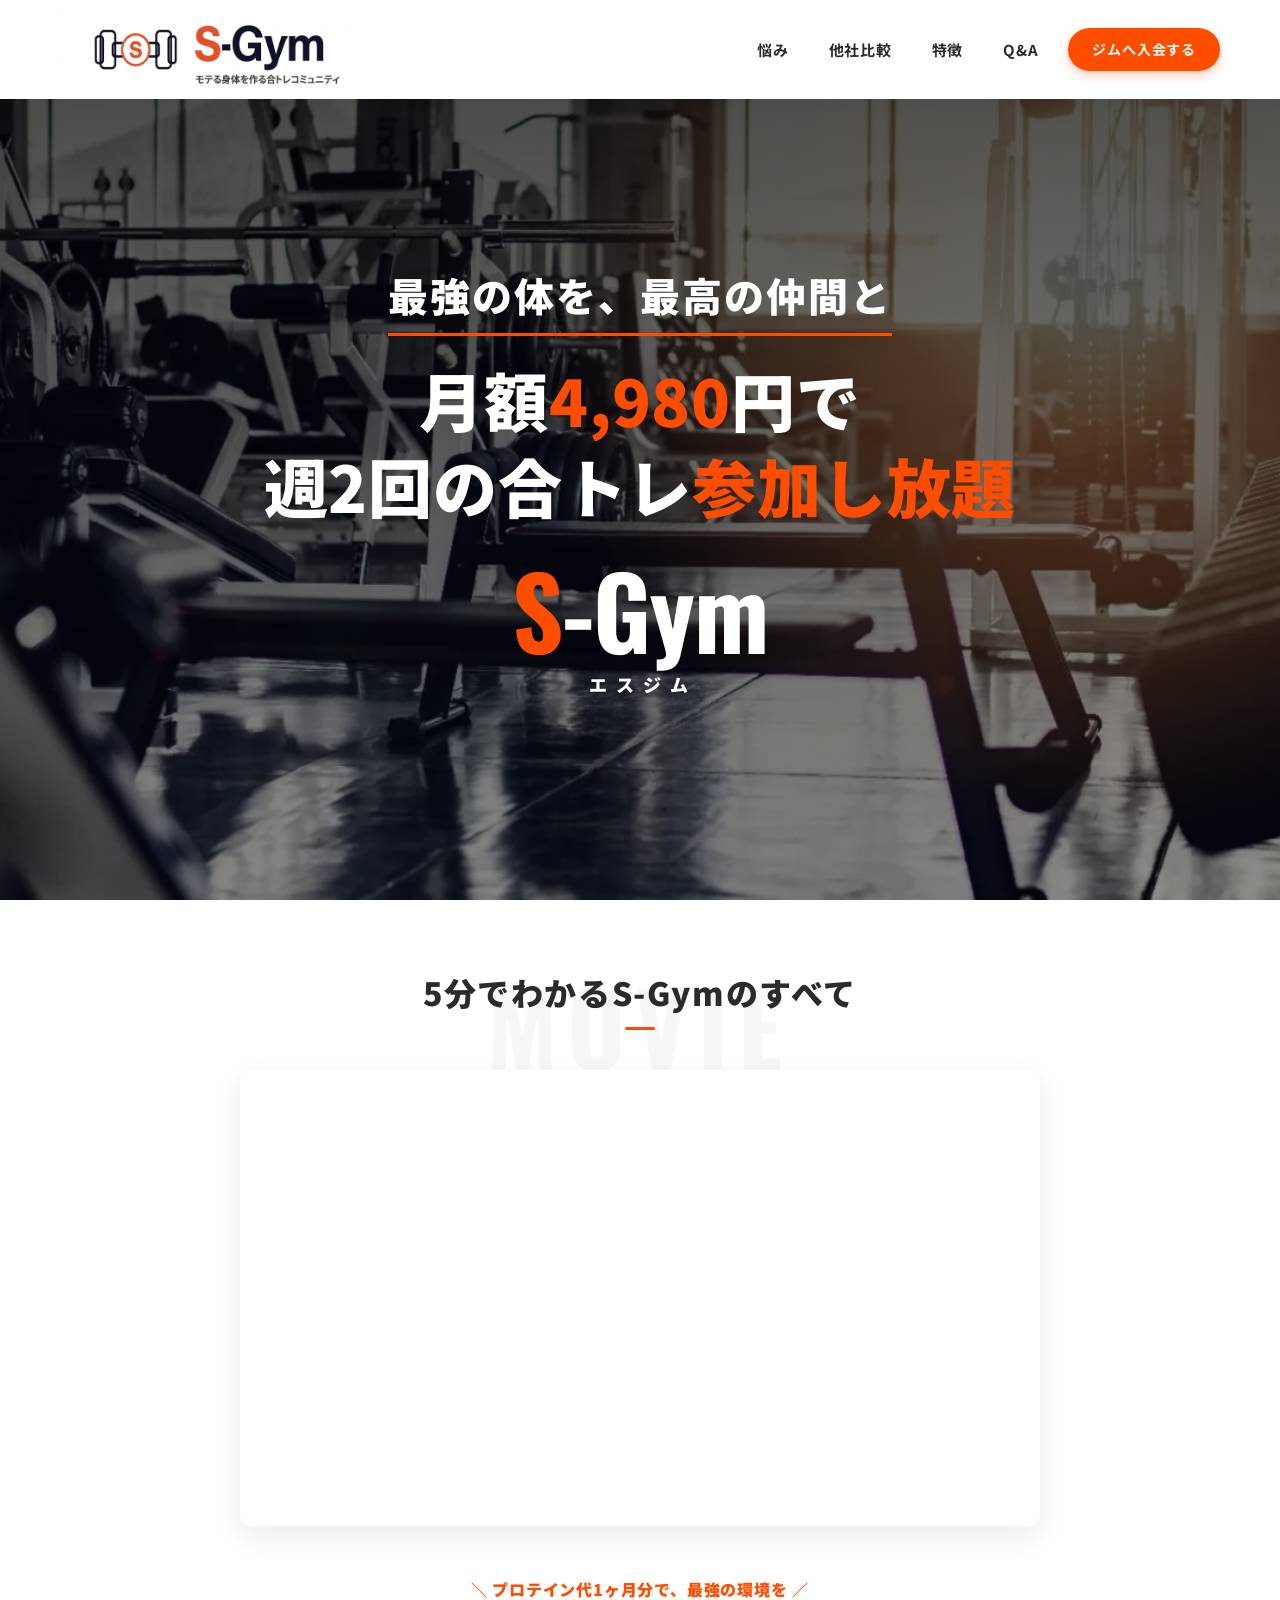
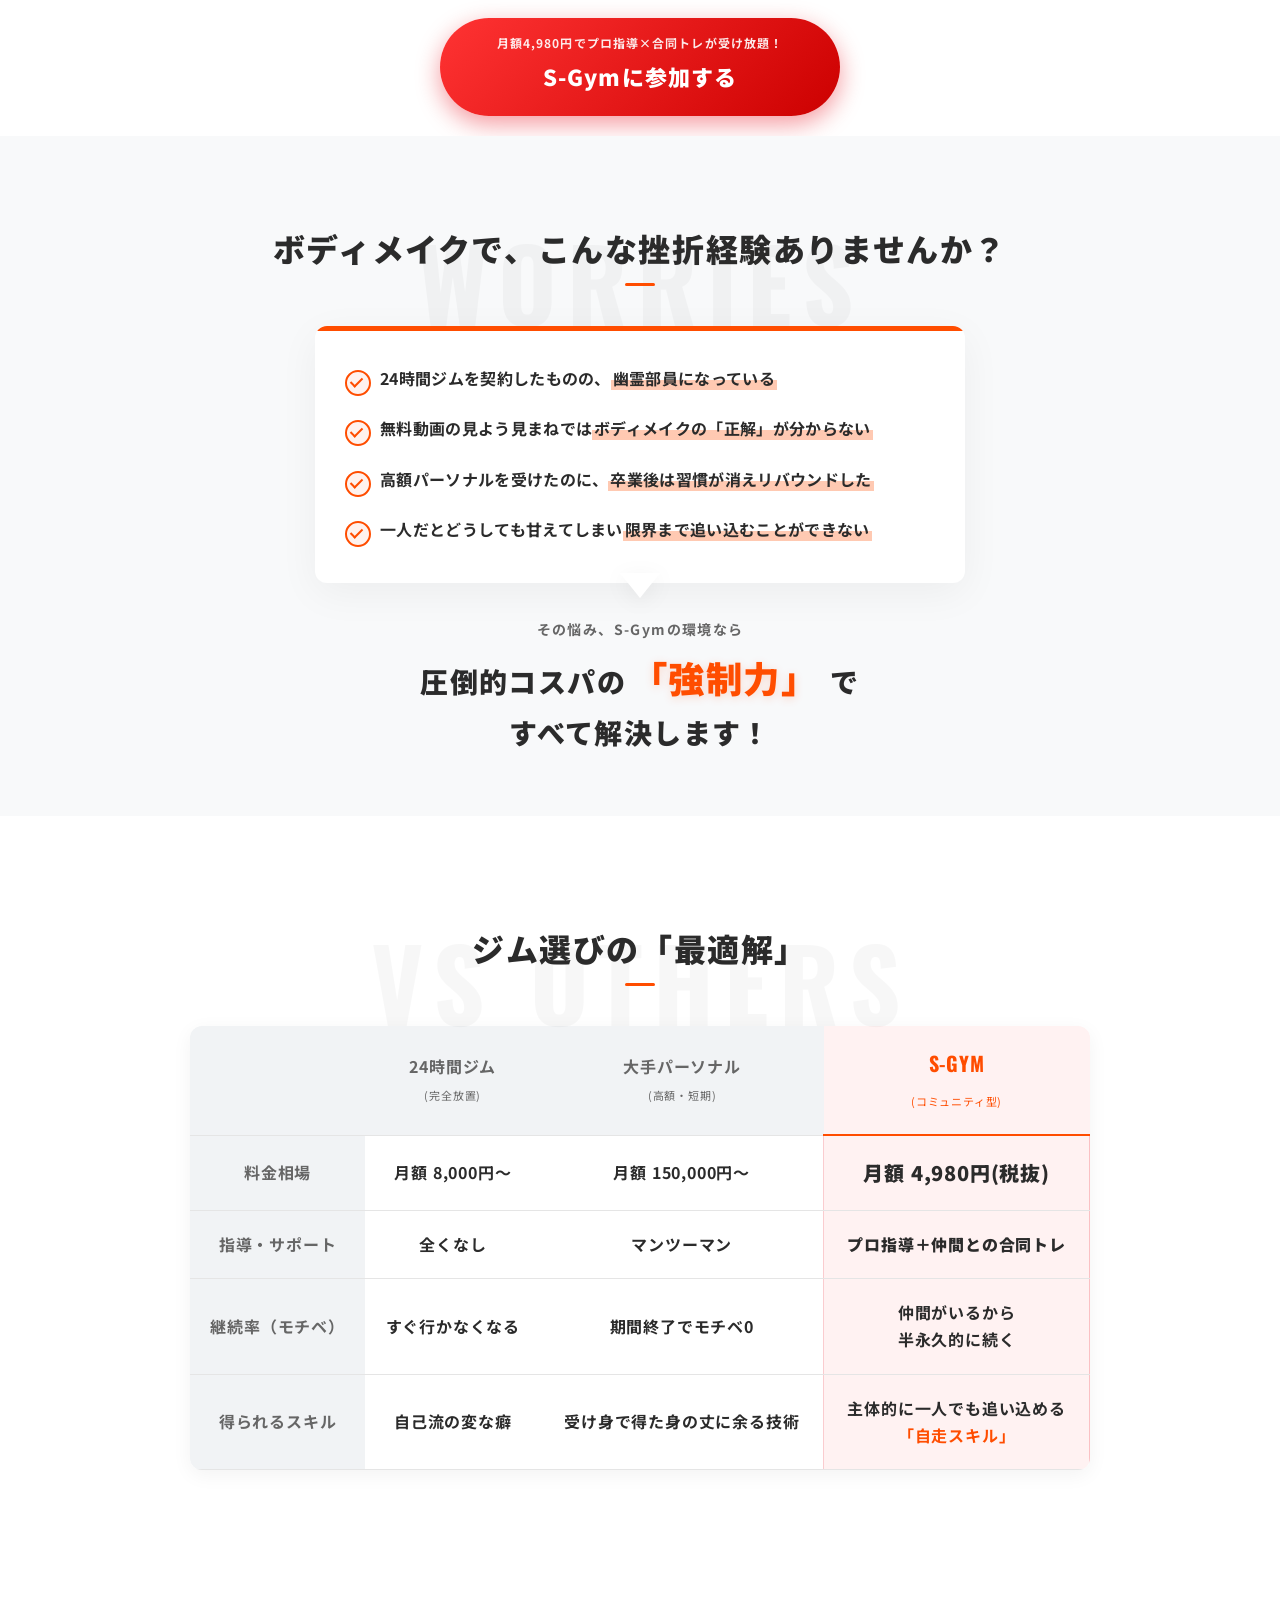
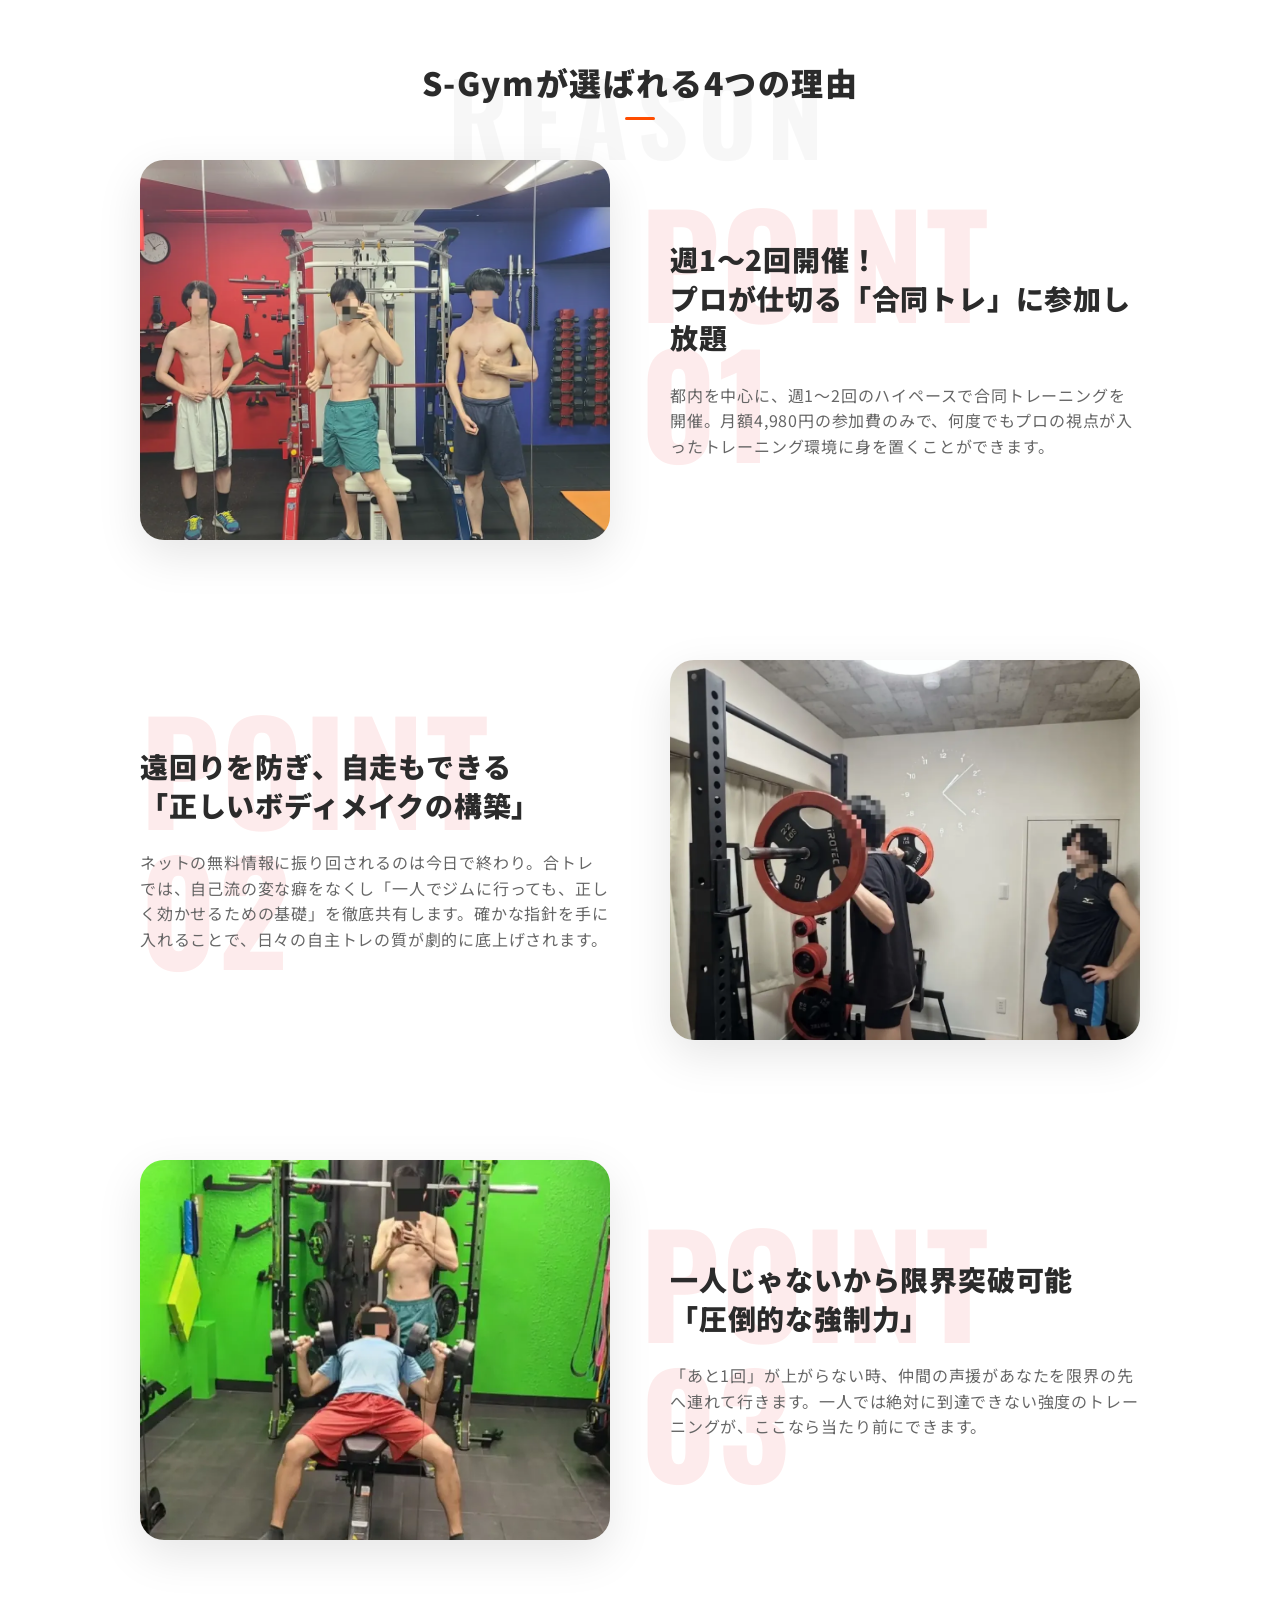
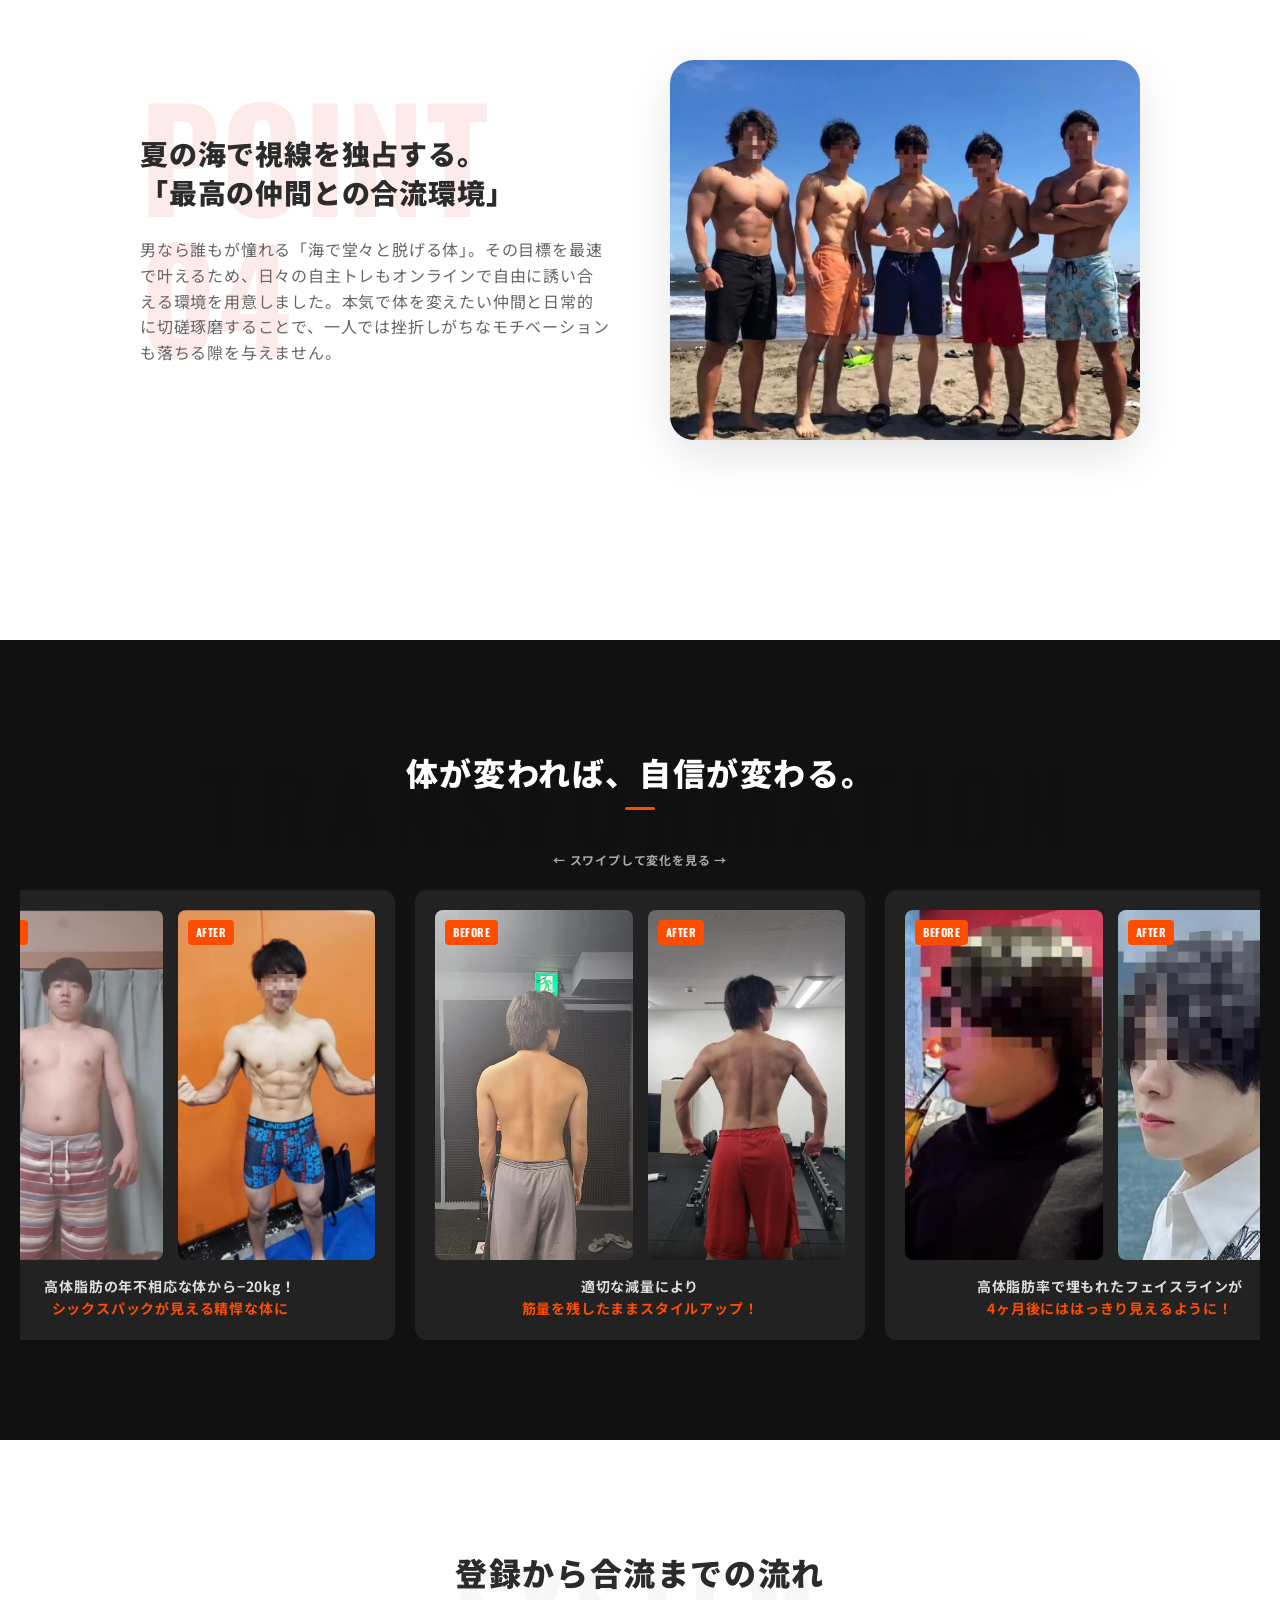
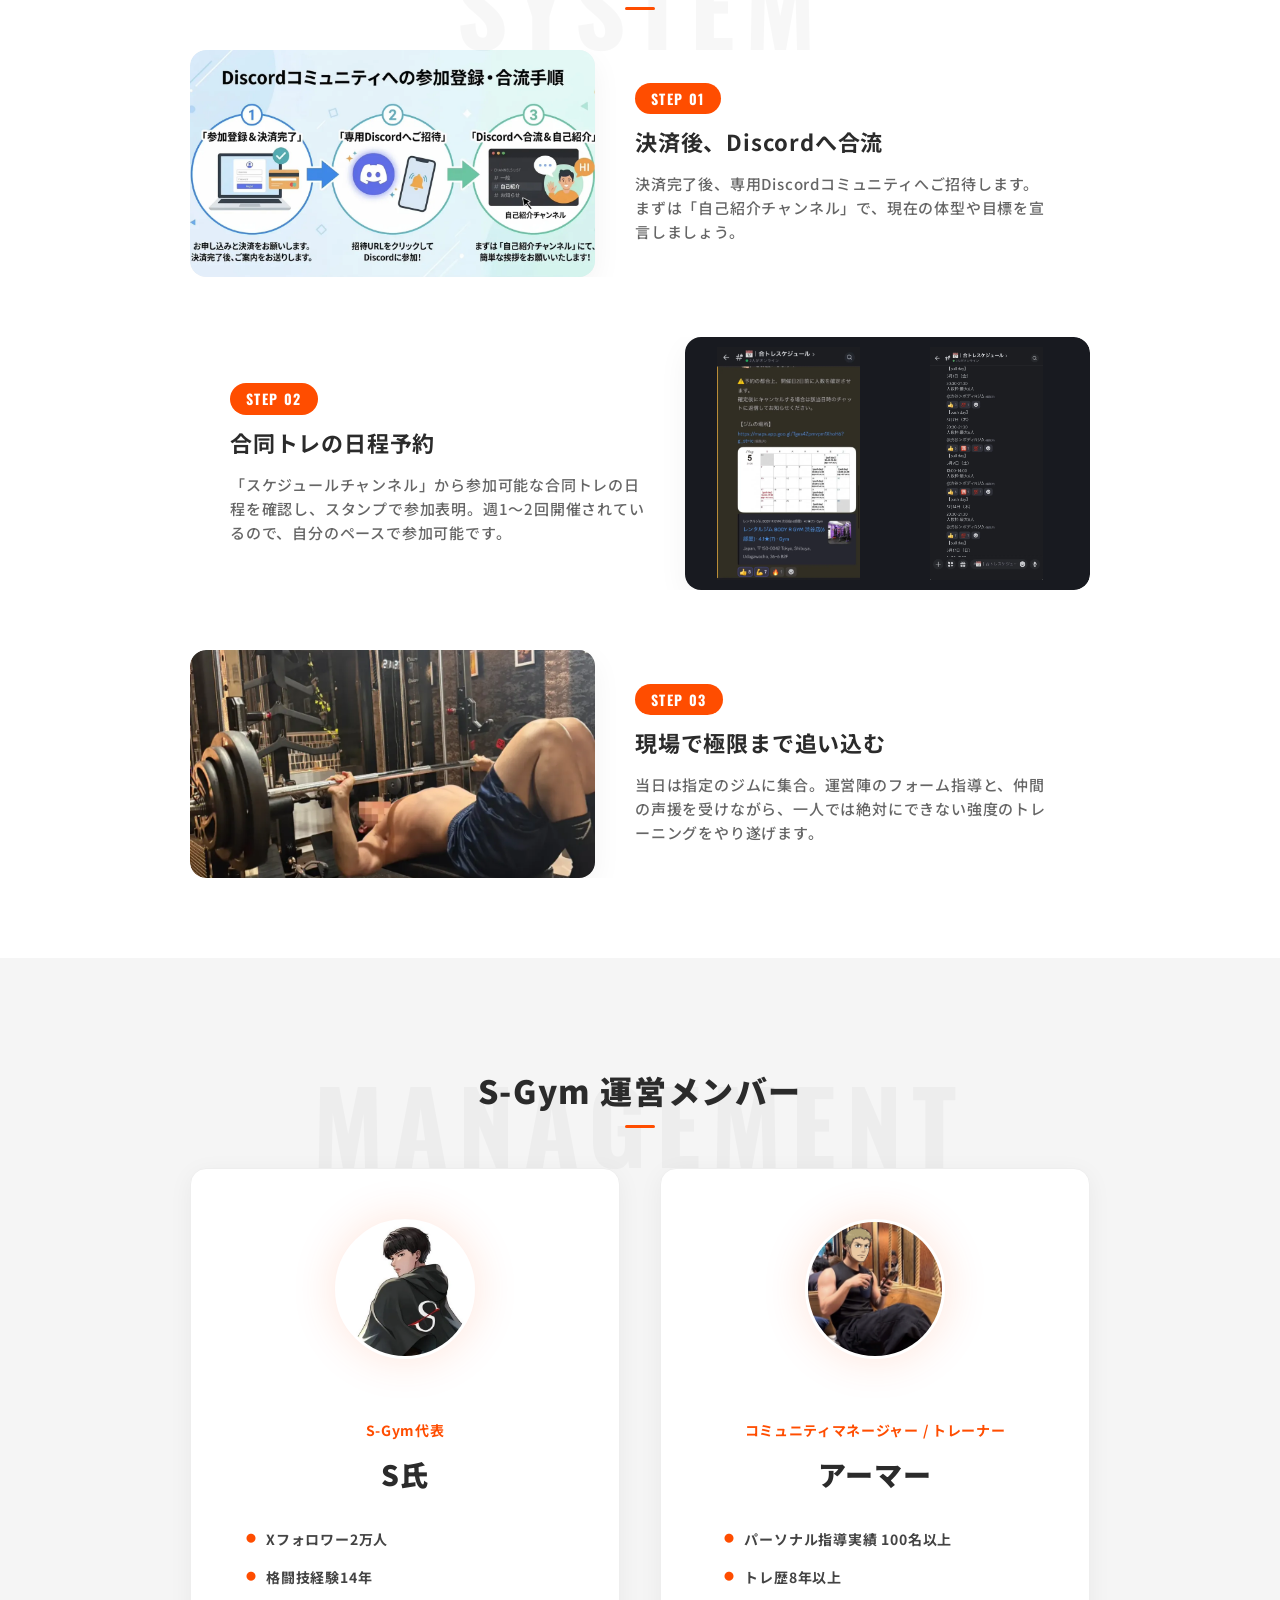
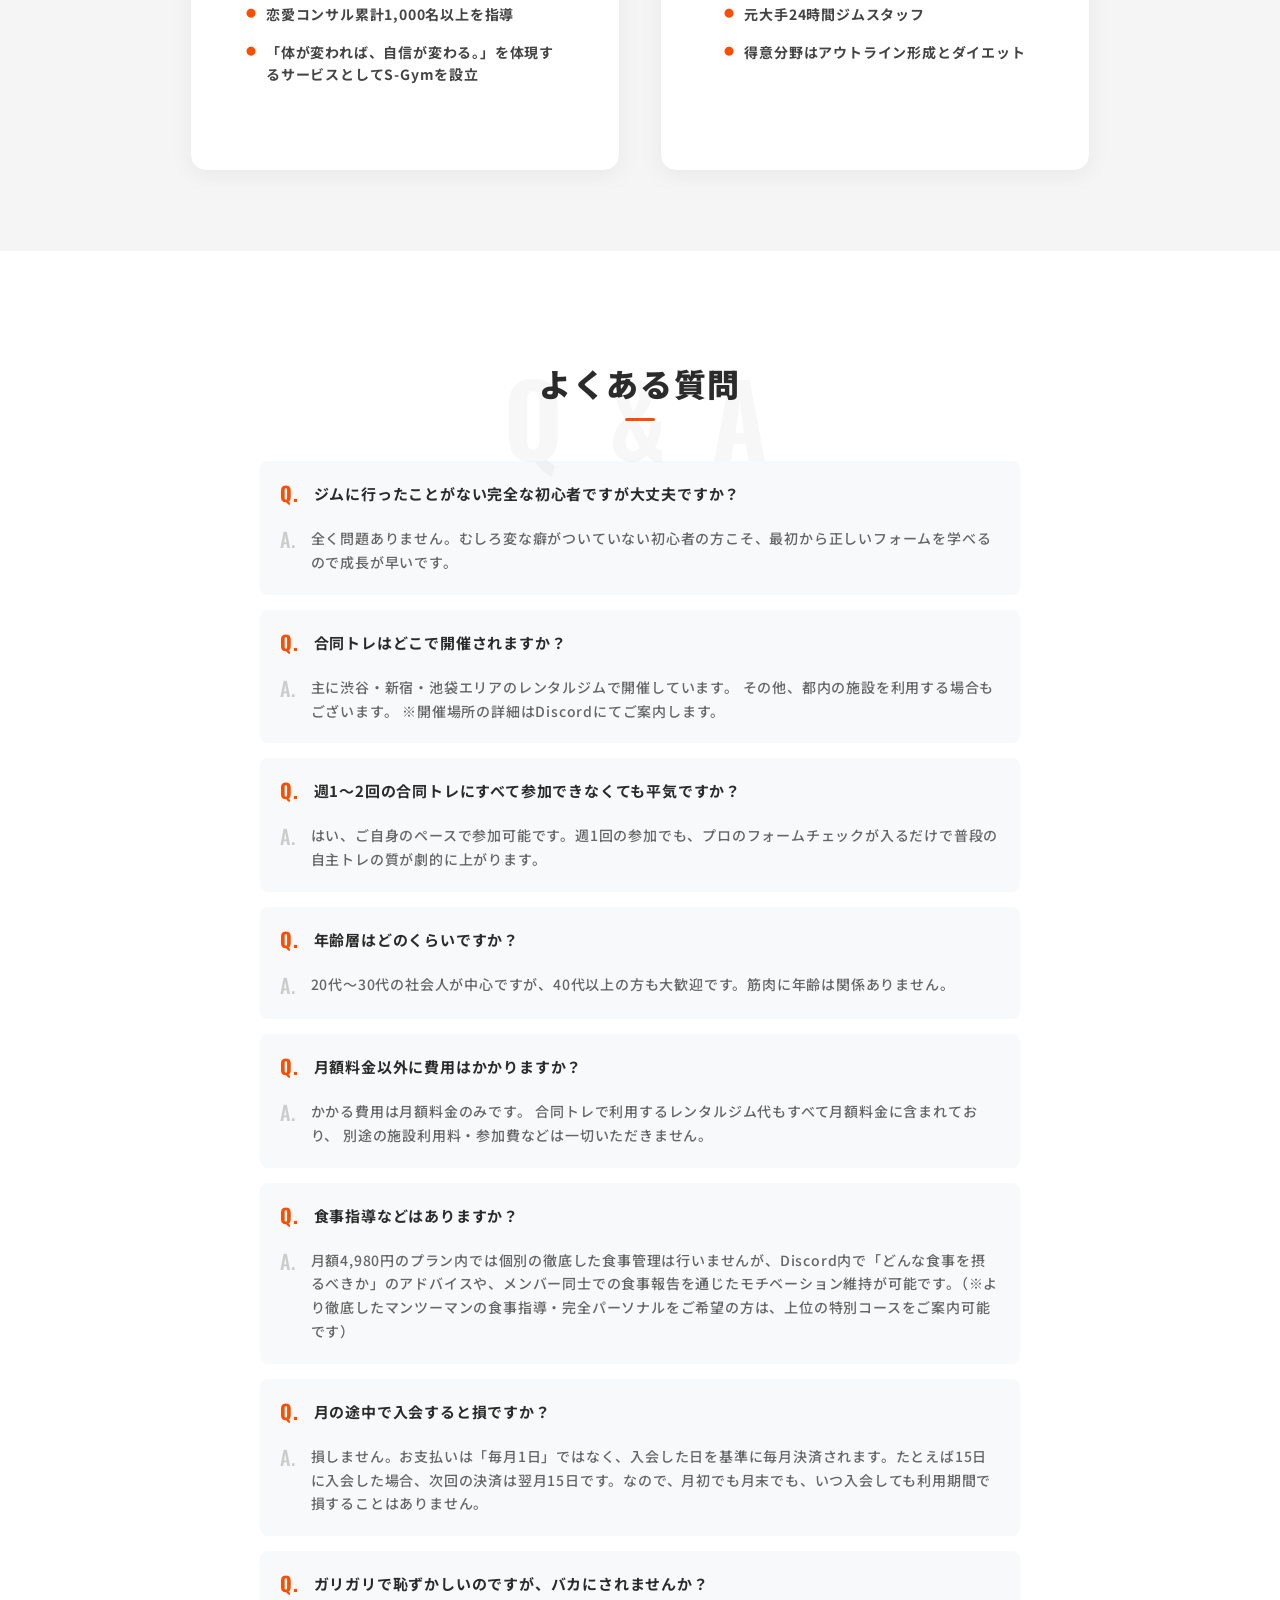
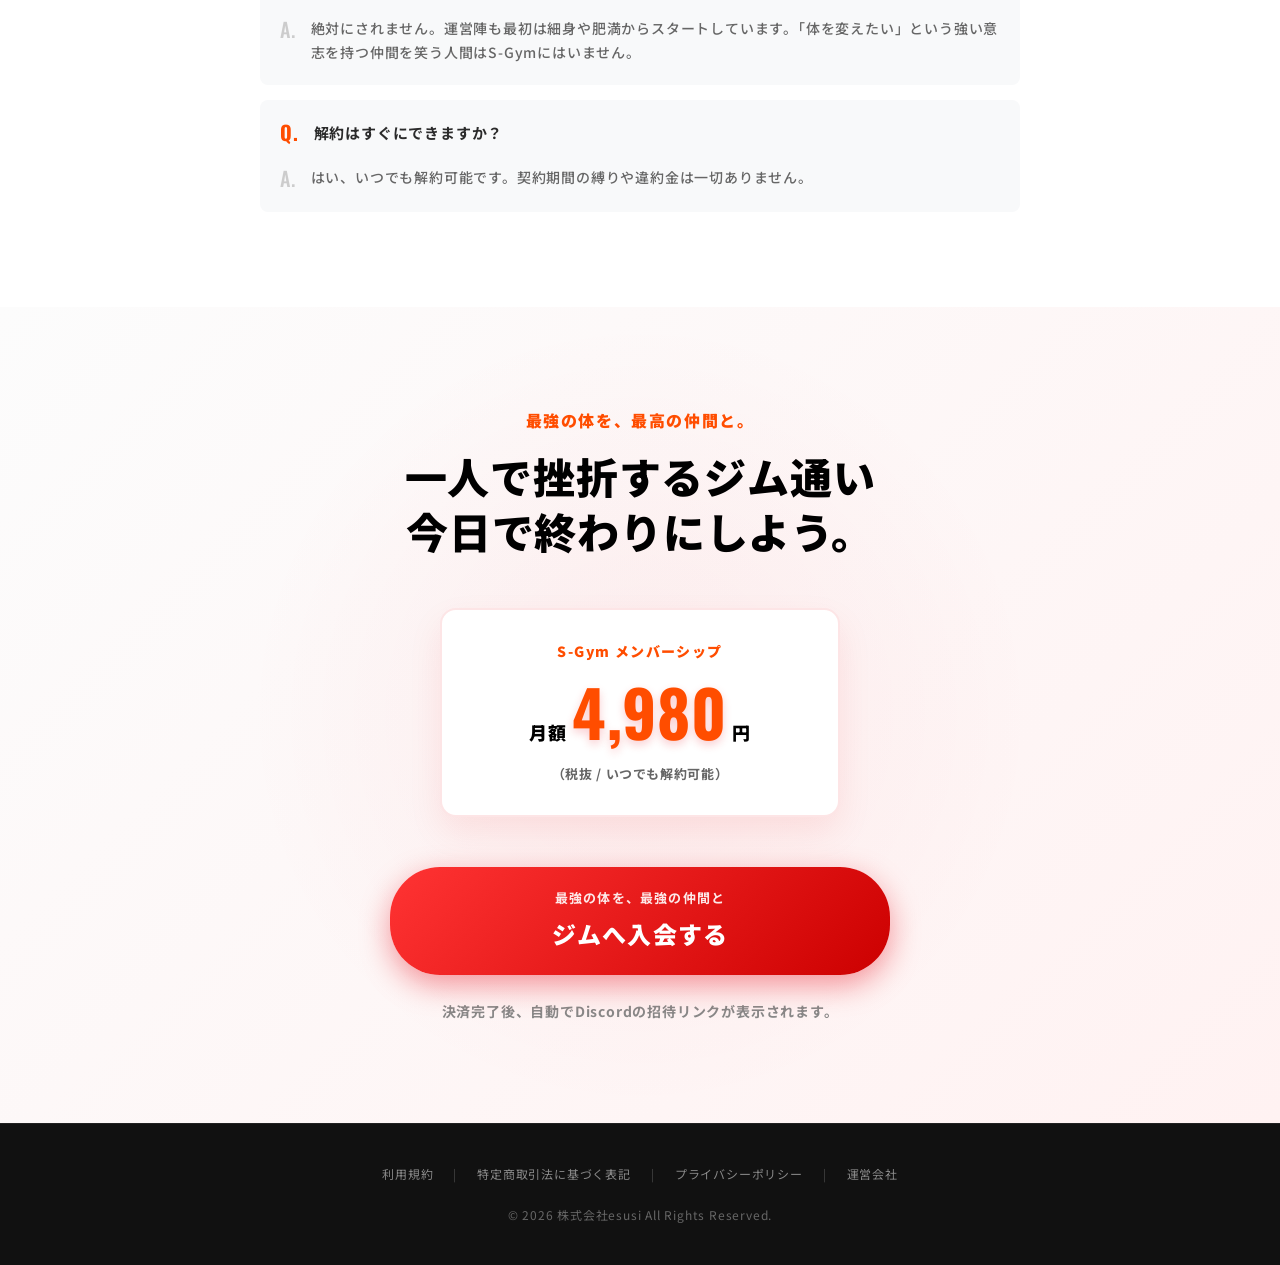
==== commit ebd5ff42: "Update S-Gym landing page" ====
--- a/index.html
+++ b/index.html
@@ -4,12 +4,7 @@
 <!-- ⓪ head -->
 <head>
   <script async src="https://www.googletagmanager.com/gtag/js?id=G-KS00Y7PE0N"></script>
-  <script>
-    window.dataLayer = window.dataLayer || [];
-    function gtag(){dataLayer.push(arguments);}
-    gtag('js', new Date());
-    gtag('config', 'G-KS00Y7PE0N');
-  </script>
+  <script src="js/analytics.js"></script>
 
   <meta charset="UTF-8">
   <meta name="viewport" content="width=device-width, initial-scale=1.0">
@@ -23,19 +18,23 @@
   <meta property="og:description" content="プロテイン1回分の価格で、あなたの体を「人生最強の状態」に。">
   <meta property="og:type" content="website">
   <meta property="og:url" content="https://s-gym-salon.com/">
-  <meta property="og:image" content="https://s-gym-salon.com/img/s-gym.png?v=20260514">
-  <meta property="og:image:secure_url" content="https://s-gym-salon.com/img/s-gym.png?v=20260514">
+  <meta property="og:image" content="https://s-gym-salon.com/img/ogp-discord.jpg?v=20260624">
+  <meta property="og:image:secure_url" content="https://s-gym-salon.com/img/ogp-discord.jpg?v=20260624">
+  <meta property="og:image:type" content="image/jpeg">
   <meta property="og:image:width" content="1200">
   <meta property="og:image:height" content="630">
+  <link rel="canonical" href="https://s-gym-salon.com/">
   <meta name="twitter:card" content="summary_large_image">
-  <meta name="twitter:image" content="https://s-gym-salon.com/img/s-gym.png?v=20260514">
+  <meta name="twitter:title" content="s-gym | 月額4,980円(税抜)でプロの指導が受け放題">
+  <meta name="twitter:description" content="プロテイン1回分の価格で、あなたの体を「人生最強の状態」に。">
+  <meta name="twitter:image" content="https://s-gym-salon.com/img/ogp-discord.jpg?v=20260624">
 
   <link
-    href="https://fonts.googleapis.com/css2?family=Noto+Sans+JP:wght@400;700;900&family=Oswald:wght@500;700&display=swap"
+    href="https://fonts.googleapis.com/css2?family=Noto+Sans+JP:wght@400;700;900&amp;family=Oswald:wght@500;700&amp;display=swap"
     rel="stylesheet">
 
   <link rel="stylesheet" href="css/base.css?v=0514_01">
-  <link rel="stylesheet" href="css/style.css?v=0514_01">
+  <link rel="stylesheet" href="css/style.css?v=0624_02">
 </head>
 
 <body>
@@ -53,8 +52,7 @@
           <li><a href="#problems">悩み</a></li>
           <li><a href="#comparison">他社比較</a></li>
           <li><a href="#features">特徴</a></li>
-          <li><a href="#voices">メンバーの声</a></li>
-          <li><a href="#faq">Q&A</a></li>
+          <li><a href="#faq">Q&amp;A</a></li>
         </ul>
       </nav>
       <a href="https://buy.stripe.com/fZu8wRgno0hO4PQ38AcV202" class="header-btn">ジムへ入会する</a>
@@ -67,7 +65,6 @@
         <li><a href="#problems">こんな悩みありませんか？</a></li>
         <li><a href="#comparison">他社との違い</a></li>
         <li><a href="#features">選ばれる理由</a></li>
-        <li><a href="#voices">メンバーの声</a></li>
         <li><a href="#faq">よくある質問</a></li>
       </ul>
     </div>
@@ -100,7 +97,7 @@
   
     <div class="movie-container">
       <div class="video-wrapper">
-        <iframe src="https://www.youtube.com/embed/jsmrE_XiOfA" title="5分でわかるS-Gymのすべて" frameborder="0"
+        <iframe src="https://www.youtube.com/embed/jsmrE_XiOfA" title="5分でわかるS-Gymのすべて"
           allow="accelerometer; autoplay; clipboard-write; encrypted-media; gyroscope; picture-in-picture; web-share"
           allowfullscreen>
         </iframe>
@@ -159,10 +156,10 @@
         <thead>
           <tr>
             <th></th>
-            <th>24時間ジム<br><span style="font-size: 11px; font-weight: normal;">(完全放置)</span></th>
-            <th>大手パーソナル<br><span style="font-size: 11px; font-weight: normal;">(高額・短期)</span></th>
-            <th class="col-sphoto font-en">S-GYM<br><span
-                style="font-size: 11px; font-weight: normal; font-family: 'Noto Sans JP', sans-serif;">(コミュニティ型)</span>
+            <th>24時間ジム<br><span class="comp-note">(完全放置)</span></th>
+            <th>大手パーソナル<br><span class="comp-note">(高額・短期)</span></th>
+            <th class="col-sgym font-en">S-GYM<br><span
+                class="comp-note comp-note-ja">(コミュニティ型)</span>
             </th>
           </tr>
         </thead>
@@ -171,26 +168,26 @@
             <th>料金相場</th>
             <td>月額 8,000円〜</td>
             <td>月額 150,000円〜</td>
-            <td class="sphoto-cell" style="color: var(--primary-color); font-size: 20px; font-weight: 900;">月額 4,980円(税抜)
+            <td class="sgym-cell sgym-cell-price">月額 4,980円(税抜)
             </td>
           </tr>
           <tr>
             <th>指導・サポート</th>
             <td>全くなし</td>
             <td>マンツーマン</td>
-            <td class="sphoto-cell" style="font-weight: 900;">プロ指導＋仲間との合同トレ</td>
+            <td class="sgym-cell sgym-cell-strong">プロ指導＋仲間との合同トレ</td>
           </tr>
           <tr>
             <th>継続率（モチベ）</th>
             <td>すぐ行かなくなる</td>
             <td>期間終了でモチベ0</td>
-            <td class="sphoto-cell" style="color: var(--primary-color);">仲間がいるから<br>半永久的に続く</td>
+            <td class="sgym-cell text-primary">仲間がいるから<br>半永久的に続く</td>
           </tr>
           <tr>
             <th>得られるスキル</th>
             <td>自己流の変な癖</td>
             <td>受け身で得た身の丈に余る技術</td>
-            <td class="sphoto-cell">主体的に一人でも追い込める<br><span style="color: var(--primary-color);">「自走スキル」</span></td>
+            <td class="sgym-cell">主体的に一人でも追い込める<br><span class="text-primary">「自走スキル」</span></td>
           </tr>
         </tbody>
       </table>
@@ -262,89 +259,6 @@
     </div>
   </section>
 
-  <!-- ⑦ お客様の声セクション -->
-  <section class="voices" id="voices">
-    <div class="section-header">
-      <div class="bg-text font-en">VOICE</div>
-      <h2 class="section-title">S-Gymで人生を変えた男たち</h2>
-    </div>
-    <div class="voice-grid">
-  
-      <div class="voice-card">
-        <div class="voice-header">
-          <div class="voice-avatar"><img src="img/voice-member1.webp" alt="メンバー1"></div>
-          <div class="voice-meta">
-            <div class="voice-stars">★★★★★</div>
-            <p class="voice-user">20代 / IT営業</p>
-          </div>
-        </div>
-        <p class="voice-text">「24時間ジムに半年通っても何も変わらなかった体が、S-Gymの合同トレに参加して<span
-            class="highlight">たった2ヶ月で激変</span>しました。限界まで追い込んでくれる仲間がいる環境はチートです。」</p>
-      </div>
-  
-      <div class="voice-card">
-        <div class="voice-header">
-          <div class="voice-avatar"><img src="img/voice-member2.webp" alt="メンバー2"></div>
-          <div class="voice-meta">
-            <div class="voice-stars">★★★★★</div>
-            <p class="voice-user">30代 / エンジニア</p>
-          </div>
-        </div>
-        <p class="voice-text">「パーソナルは高すぎて手が出ませんでしたが、月額4,980円でプロにフォームを見てもらえるのは<span
-            class="highlight">価格破壊すぎます。</span>Discordで毎日の食事を見せ合うので嫌でも痩せました。」</p>
-      </div>
-  
-      <div class="voice-card">
-        <div class="voice-header">
-          <div class="voice-avatar"><img src="img/voice-member3.webp" alt="メンバー3"></div>
-          <div class="voice-meta">
-            <div class="voice-stars">★★★★★</div>
-            <p class="voice-user">20代 / 経営者</p>
-          </div>
-        </div>
-        <p class="voice-text">「経営者仲間ばかりで閉鎖的になりがちでしたが、ここでは年齢も職業も関係なく『筋肉』という共通言語で<span
-            class="highlight">熱い仲間ができました。</span>体がデカくなってマチアプの無双状態が続いてます。」</p>
-      </div>
-  
-      <div class="voice-card">
-        <div class="voice-header">
-          <div class="voice-avatar"><img src="img/voice-member4.webp" alt="メンバー4"></div>
-          <div class="voice-meta">
-            <div class="voice-stars">★★★★★</div>
-            <p class="voice-user">30代 / 公務員</p>
-          </div>
-        </div>
-        <p class="voice-text">「以前、短期のパーソナルに30万円払って痩せましたが、卒業後に見事にリバウンド。S-Gymは<span
-            class="highlight">仲間とずっと続けられる環境</span>なので、今では当時の体型を自力で超えることができました。」</p>
-      </div>
-  
-      <div class="voice-card">
-        <div class="voice-header">
-          <div class="voice-avatar"><img src="img/voice-member5.webp" alt="メンバー5"></div>
-          <div class="voice-meta">
-            <div class="voice-stars">★★★★★</div>
-            <p class="voice-user">20代 / クリエイター</p>
-          </div>
-        </div>
-        <p class="voice-text">「無料動画を見て独学でやっていましたが、関節を痛めるばかりでした。合同トレで<span
-            class="highlight">体の使い方を論理的に修正</span>してもらってから、扱う重量が跳ね上がり、一人でのトレの質も別物になりました。」</p>
-      </div>
-  
-      <div class="voice-card">
-        <div class="voice-header">
-          <div class="voice-avatar"><img src="img/voice-member6.webp" alt="メンバー6"></div>
-          <div class="voice-meta">
-            <div class="voice-stars">★★★★★</div>
-            <p class="voice-user">30代 / 会社員</p>
-          </div>
-        </div>
-        <p class="voice-text">「筋トレは孤独な作業だと思っていましたが、ここは部活みたいなノリで毎回行くのが楽しみです。一人じゃ絶対に挙がらない重さも<span
-            class="highlight">周りの『いける！』って声で挙がっちゃう</span>から不思議です。」</p>
-      </div>
-  
-    </div>
-  </section>
-
   <!-- ⑧ before→after -->
   <section class="before-after">
     <div class="section-header">
@@ -367,7 +281,7 @@
         </div>
         <div class="ba-text">
           ヒョロヒョロで頼りない印象の体が<br>
-          <span style="color: var(--primary-color);">背中を発達させたことでジャッケット負けしない体に</span>
+          <span class="text-primary">背中を発達させたことでジャッケット負けしない体に</span>
         </div>
       </div>
   
@@ -384,7 +298,7 @@
         </div>
         <div class="ba-text">
           高体脂肪の年不相応な体から−20kg！<br>
-          <span style="color: var(--primary-color);">シックスパックが見える精悍な体に</span>
+          <span class="text-primary">シックスパックが見える精悍な体に</span>
         </div>
       </div>
   
@@ -401,7 +315,7 @@
         </div>
         <div class="ba-text">
           適切な減量により<br>
-          <span style="color: var(--primary-color);">筋量を残したままスタイルアップ！</span>
+          <span class="text-primary">筋量を残したままスタイルアップ！</span>
         </div>
       </div>
   
@@ -418,7 +332,7 @@
         </div>
         <div class="ba-text">
           高体脂肪率で埋もれたフェイスラインが<br>
-          <span style="color: var(--primary-color);">4ヶ月後にははっきり見えるように！</span>
+          <span class="text-primary">4ヶ月後にははっきり見えるように！</span>
         </div>
       </div>
   
@@ -435,7 +349,7 @@
         </div>
         <div class="ba-text">
           全体的に自信が無かった姿が<br>
-          <span style="color: var(--primary-color);">適切なボディメイクで自信ある姿に！</span>
+          <span class="text-primary">適切なボディメイクで自信ある姿に！</span>
         </div>
       </div>
   
@@ -462,7 +376,10 @@
         </div>
       </div>
       <div class="flow-step">
-        <div class="flow-img"><img src="img/flow2.webp" alt="日程予約"></div>
+        <div class="flow-img flow-img--pair">
+          <img src="img/flow2.webp" alt="合同トレスケジュール">
+          <img src="img/flow2-contact.webp" alt="合同トレ参加者連絡" onerror="this.hidden=true">
+        </div>
         <div class="flow-text">
           <div class="step-label">STEP 02</div>
           <h3>合同トレの日程予約</h3>
@@ -490,13 +407,13 @@
     <div class="instructor-grid">
       <div class="instructor-card">
         <div class="instructor-img">
-          <img src="img/trainer1.webp" alt="S氏">
+          <img src="img/trainer1.webp" alt="Sちゃん">
         </div>
         <div class="instructor-info">
           <p class="instructor-role">S-Gym代表</p>
           <h3 class="instructor-name">S氏</h3>
           <ul class="instructor-desc">
-            <li>Xフォロワー1.9万人</li>
+            <li>Xフォロワー2万人</li>
             <li>格闘技経験14年</li>
             <li>恋愛コンサル累計1,000名以上を指導</li>
             <li>「体が変われば、自信が変わる。」を体現するサービスとしてS-Gymを設立</li>
@@ -560,6 +477,10 @@
       </div>
     </div>
     <div class="faq-item">
+      <div class="faq-q">月の途中で入会すると損ですか？</div>
+      <div class="faq-a">損しません。お支払いは「毎月1日」ではなく、入会した日を基準に毎月決済されます。たとえば15日に入会した場合、次回の決済は翌月15日です。なので、月初でも月末でも、いつ入会しても利用期間で損することはありません。</div>
+    </div>
+    <div class="faq-item">
       <div class="faq-q">ガリガリで恥ずかしいのですが、バカにされませんか？</div>
       <div class="faq-a">絶対にされません。運営陣も最初は細身や肥満からスタートしています。「体を変えたい」という強い意志を持つ仲間を笑う人間はS-Gymにはいません。</div>
     </div>
@@ -595,50 +516,28 @@
   </section>
 
   <!-- １２ footer -->
-  <footer
-    style="text-align: center; padding: 40px 20px; background: #111; color: #666; font-size: 12px; border-top: 1px solid #222;">
-    <div style="margin-bottom: 20px; display: flex; justify-content: center; gap: 20px; flex-wrap: wrap;">
+  <footer class="site-footer">
+    <div class="site-footer-links">
       <!-- 利用規約 -->
-      <a href="terms.html" style="color: #888; text-decoration: none; transition: color 0.3s;"
-        onmouseover="this.style.color='#ff4d00'" onmouseout="this.style.color='#888'">利用規約</a>
-      <span style="color: #444;">|</span>
+      <a href="terms.html">利用規約</a>
+      <span>|</span>
   
       <!-- 特定商取引法に基づく表記 -->
-      <a href="law.html" style="color: #888; text-decoration: none; transition: color 0.3s;"
-        onmouseover="this.style.color='#ff4d00'" onmouseout="this.style.color='#888'">特定商取引法に基づく表記</a>
-      <span style="color: #444;">|</span>
+      <a href="law.html">特定商取引法に基づく表記</a>
+      <span>|</span>
   
       <!-- プライバシーポリシー -->
-      <a href="privacy.html" style="color: #888; text-decoration: none; transition: color 0.3s;"
-        onmouseover="this.style.color='#ff4d00'" onmouseout="this.style.color='#888'">プライバシーポリシー</a>
-    </div>
-  
-    <p>&copy; 2026 S-Gym All Rights Reserved.</p>
+      <a href="privacy.html">プライバシーポリシー</a>
+      <span>|</span>
+
+      <!-- 運営会社 -->
+      <a href="https://esusi.co.jp/" target="_blank" rel="noopener noreferrer">運営会社</a>
+    </div>
+  
+    <p>&copy; 2026 株式会社esusi All Rights Reserved.</p>
   </footer>
 
-  <!-- アニメーション -->
-  <script>
-    document.addEventListener('DOMContentLoaded', function () {
-      const hamburger = document.getElementById('hamburger');
-      const mobileNav = document.getElementById('mobileNav');
-      const body = document.body;
-      const navLinks = document.querySelectorAll('.mobile-nav a');
-
-      hamburger.addEventListener('click', function () {
-        this.classList.toggle('is-active');
-        mobileNav.classList.toggle('is-active');
-        body.classList.toggle('no-scroll');
-      });
-
-      navLinks.forEach(function (link) {
-        link.addEventListener('click', function () {
-          hamburger.classList.remove('is-active');
-          mobileNav.classList.remove('is-active');
-          body.classList.remove('no-scroll');
-        });
-      });
-    });
-  </script>
+  <script src="js/main.js"></script>
 
 </body>
 
--- a/css/style.css
+++ b/css/style.css
@@ -42,6 +42,29 @@
     border-radius: 2px;
 }
 
+.text-primary {
+    color: var(--primary-color);
+}
+
+.comp-note {
+    font-size: 11px;
+    font-weight: normal;
+}
+
+.comp-note-ja {
+    font-family: 'Noto Sans JP', sans-serif;
+}
+
+.sgym-cell-price {
+    color: var(--primary-color);
+    font-size: 20px;
+    font-weight: 900;
+}
+
+.sgym-cell-strong {
+    font-weight: 900;
+}
+
 /* =========================================
     4. Hero Section (ファーストビュー)
 ========================================= */
@@ -56,6 +79,14 @@
     padding-top: 60px;
 }
 
+.hero,
+.hero * {
+    animation: none !important;
+    transition: none !important;
+    transform: none;
+    opacity: 1;
+}
+
 .hero-bg {
     position: absolute;
     top: 0;
@@ -84,18 +115,11 @@
     width: 100%;
     max-width: 1000px;
     text-align: center;
-    animation: fadeIn 1.5s ease-out forwards;
-}
-
-/* ★修正：好評の「白いシャドウ」復活！（黒フチ＋白光彩のハイブリッド） */
+}
+
 .hero-content * {
-    text-shadow: 
-        1px 1px 0 #000, 
-        -1px -1px 0 #000,
-        1px -1px 0 #000, 
-        -1px 1px 0 #000,
-        0 4px 15px rgba(255, 255, 255, 0.7), 
-        0 0 40px rgba(255, 255, 255, 0.5);
+    text-shadow: none;
+    filter: none;
 }
 
 .hero-catch-sub {
@@ -135,11 +159,6 @@
     display: block;
 }
 
-@keyframes fadeIn {
-    from { opacity: 0; transform: translateY(20px); }
-    to { opacity: 1; transform: translateY(0); }
-}
-
 .hero-brand {
     position: relative;
     margin-top: 15px; 
@@ -151,15 +170,13 @@
     font-weight: 900;
     color: #fff;
     letter-spacing: -0.01em;
-    /* ロゴにも白い光彩を追加 */
-    filter: drop-shadow(0 0 15px rgba(255, 255, 255, 0.4)); 
+    filter: none;
     text-transform: capitalize; 
 }
 
 .hero-brand h2 span {
     color: var(--primary-color);
-    /* オレンジ文字にも同色の光彩を追加 */
-    filter: drop-shadow(0 0 10px var(--primary-color));
+    filter: none;
 }
 
 .hero-ruby {
@@ -171,43 +188,6 @@
     margin-top: 15px;
     padding-left: 5px;
 }
-
-/* =========================================
-   修正箇所1：全体のテキストシャドウ
-========================================= */
-/* ★修正：白く広がりすぎた影を抑え、重厚感のある黒シャドウへ変更 */
-.hero-content * {
-    text-shadow: 
-        1px 1px 2px rgba(0, 0, 0, 0.8), /* 輪郭を少し馴染ませる */
-        0 4px 10px rgba(0, 0, 0, 0.9),  /* 文字のすぐ裏に落ちる濃い影 */
-        0 10px 30px rgba(0, 0, 0, 0.7); /* 全体を背景に落ち着かせる影 */
-}
-
-
-/* =========================================
-   修正箇所2：ブランドロゴ（S-Gym）の影
-========================================= */
-.hero-brand h2 {
-    font-size: clamp(48px, 12vw, 100px); 
-    line-height: 0.9;
-    font-weight: 900;
-    color: #fff;
-    letter-spacing: -0.01em;
-    /* ★修正：白い光彩が浮く原因になるため、自然な黒い影に変更 */
-    filter: drop-shadow(0 5px 15px rgba(0, 0, 0, 0.6)); 
-    text-transform: capitalize; 
-}
-
-
-/* =========================================
-   修正箇所3：ロゴのオレンジ部分（S）の影
-========================================= */
-.hero-brand h2 span {
-    color: var(--primary-color);
-    /* ★修正：強すぎた光を抑え、オレンジ色でじんわりと馴染ませる */
-    filter: drop-shadow(0 0 15px rgba(255, 87, 34, 0.4));
-}
-
 
 /* =========================================
    5. Concept Movie (動画セクション)
@@ -381,14 +361,14 @@
     color: var(--text-muted);
 }
 
-.col-sphoto {
+.col-sgym {
     color: var(--primary-color); /* 赤に変更 */
     font-size: 16px;
     background-color: #fff2f2; /* 薄い赤に変更 */
     border-bottom: 2px solid var(--primary-color) !important;
 }
 
-.sphoto-cell {
+.sgym-cell {
     background-color: #fff2f2; /* 薄い赤に変更 */
     color: var(--text-main);
     border-left: 1px solid rgba(230, 0, 18, 0.2); /* 赤のボーダー */
@@ -490,62 +470,6 @@
 }
 
 /* =========================================
-   9. Voices (参加メンバーのリアルな声)
-========================================= */
-.voices {
-    padding: 80px 20px;
-    background-color: var(--bg-surface, #f9f9f9);
-}
-
-.voice-grid {
-    max-width: 1000px; margin: 0 auto;
-    display: grid; grid-template-columns: repeat(auto-fit, minmax(300px, 1fr));
-    gap: 25px;
-}
-
-.voice-card {
-    background: #fff; padding: 30px 25px; border-radius: 16px;
-    box-shadow: 0 8px 25px rgba(0, 0, 0, 0.05); position: relative;
-    border: 1px solid #f0f0f0; transition: transform 0.3s;
-}
-
-.voice-card:hover { transform: translateY(-5px); box-shadow: 0 12px 35px rgba(0, 0, 0, 0.08); }
-
-.voice-card::before {
-    content: '“'; position: absolute; top: 10px; left: 20px;
-    font-size: 80px; font-family: Georgia, serif;
-    color: rgba(230, 0, 18, 0.08); /* 赤色に変更 */
-    line-height: 1; z-index: 0;
-}
-
-.voice-header {
-    display: flex; align-items: center; gap: 15px; margin-bottom: 20px;
-    padding-bottom: 15px; border-bottom: 1px dashed #eee; position: relative; z-index: 1;
-}
-
-.voice-avatar {
-    width: 60px; height: 60px; border-radius: 50%; overflow: hidden;
-    background-color: #eee; flex-shrink: 0;
-}
-
-.voice-avatar img {
-    width: 100%; height: 100%; object-fit: cover;
-    filter: blur(4px) brightness(1.1); transform: scale(1.1); 
-}
-
-.voice-meta { display: flex; flex-direction: column; gap: 5px; }
-.voice-stars { color: #ffb400; font-size: 14px; letter-spacing: 2px; }
-.voice-user { font-size: 13px; font-weight: 900; color: #333; margin: 0; }
-
-.voice-text { font-size: 15px; font-weight: 500; color: #444; line-height: 1.8; position: relative; z-index: 1; margin: 0; }
-
-.voice-text .highlight {
-    font-weight: 900; color: #000;
-    /* オレンジからジム向けの赤系マーカーに変更 */
-    background: linear-gradient(transparent 50%, rgba(230, 0, 18, 0.3) 50%);
-}
-
-/* =========================================
    12. Flow (参加後の流れ)
 ========================================= */
 .contents { background-color: #fff; padding: 80px 20px; }
@@ -555,8 +479,13 @@
     box-shadow: 0 5px 20px rgba(0, 0, 0, 0.05); display: flex; flex-direction: column;
 }
 
-.flow-img { width: 100%; height: 250px; background-color: #f1f3f5; display: flex; justify-content: center; align-items: center; }
-.flow-img img { max-width: 100%; max-height: 100%; width: auto; height: auto; object-fit: contain; }
+.flow-img { width: 100%; background-color: #f1f3f5; display: flex; justify-content: center; align-items: center; aspect-ratio: 16 / 9; overflow: hidden; }
+.flow-img img { width: 100%; height: 100%; object-fit: cover; object-position: center; display: block; }
+.flow-img--pair { aspect-ratio: 16 / 10; gap: 10px; padding: 10px; background-color: #181a20; }
+.flow-img--pair img { width: calc((100% - 10px) / 2); height: 100%; object-fit: contain; object-position: center top; padding: 0; border-radius: 10px; }
+.flow-img--pair:has(img[hidden]) img:not([hidden]) { width: 100%; }
+.flow-img--phone { aspect-ratio: 9 / 16; background-color: #181a20; }
+.flow-img--phone img { object-fit: contain; object-position: center top; padding: 10px; box-sizing: border-box; }
 .flow-text { padding: 25px 20px; }
 
 .step-label {
@@ -698,18 +627,19 @@
     .flow-wrap { gap: 60px; }
     .flow-step { flex-direction: row; align-items: center; background: transparent; box-shadow: none; }
     .flow-step:nth-child(even) { flex-direction: row-reverse; }
-    .flow-img { width: 45%; height: 300px; border-radius: 16px; box-shadow: 0 10px 30px rgba(0, 0, 0, 0.08); }
+    .flow-img { width: 45%; height: auto; border-radius: 16px; box-shadow: 0 10px 30px rgba(0, 0, 0, 0.08); }
+    .flow-img--pair { width: 45%; max-height: none; }
+    .flow-img--phone { width: 36%; max-height: 560px; }
     .flow-text { width: 55%; padding: 0 40px; }
     .flow-text h3 { font-size: 22px; }
     .flow-text p { font-size: 15px; }
 
     .feature-grid { grid-template-columns: repeat(3, 1fr); }
-    .voice-grid { grid-template-columns: repeat(2, 1fr); }
     .instructor-grid { grid-template-columns: repeat(2, 1fr); }
 
     table { font-size: 16px; }
     th, td { padding: 20px 15px; }
-    .col-sphoto { font-size: 20px; }
+    .col-sgym { font-size: 20px; }
 
     .btn { display: inline-block; width: auto; padding: 20px 60px; font-size: 18px; }
     .price-box { font-size: 20px; padding: 30px 60px; }
@@ -730,7 +660,6 @@
     /* スマホ表示の細かいズレ・余白修正 */
     .btn-lrg { padding: 15px 20px; font-size: 20px; }
     .btn-lrg .btn-sub { font-size: 11px; line-height: 1.4; }
-    .voice-card { padding: 25px 20px; }
     .section-title { font-size: 22px !important; line-height: 1.4; }
     .movie-catch { font-size: 18px !important; }
     .sp-br { display: block; }
@@ -951,6 +880,40 @@
 }
 
 /* =========================================
+   Footer
+========================================= */
+.site-footer {
+    text-align: center;
+    padding: 40px 20px;
+    background: #111;
+    color: #666;
+    font-size: 12px;
+    border-top: 1px solid #222;
+}
+
+.site-footer-links {
+    margin-bottom: 20px;
+    display: flex;
+    justify-content: center;
+    gap: 20px;
+    flex-wrap: wrap;
+}
+
+.site-footer-links a {
+    color: #888;
+    text-decoration: none;
+    transition: color 0.3s;
+}
+
+.site-footer-links a:hover {
+    color: var(--primary-color);
+}
+
+.site-footer-links span {
+    color: #444;
+}
+
+/* =========================================
     6. Problems (お悩みセクション)
 ========================================= */
 .problems {
@@ -1593,13 +1556,9 @@
 ========================================= */
 
 .flow-img {
-    width: 50%; /* PC表示で横幅の半分を使う */
     border-radius: 16px; /* 角丸を維持 */
     overflow: hidden;
     background-color: #f5f5f5; /* 画像がない・読み込み中のグレー背景 */
-    
-    /* ★修正の肝：枠の縦横比を固定する（4:3の長方形に統一） */
-    aspect-ratio: 4 / 3; 
     box-shadow: 0 10px 30px rgba(0,0,0,0.05);
 }
 
@@ -1607,13 +1566,47 @@
 .flow-img img {
     width: 100%;
     height: 100%;
+    object-fit: cover;
+    object-position: center;
+    display: block;
+}
+
+.flow-img--pair {
+    aspect-ratio: 16 / 10;
+    display: flex;
+    gap: 10px;
+    padding: 10px;
+    background-color: #181a20;
+}
+
+.flow-img--pair img {
+    width: calc((100% - 10px) / 2);
+    height: 100%;
+    object-fit: contain;
+    object-position: center top;
+    padding: 0;
+    border-radius: 10px;
+}
+
+.flow-img--pair:has(img[hidden]) img:not([hidden]) {
+    width: 100%;
+}
+
+.flow-img--phone {
+    aspect-ratio: 9 / 16;
+    background-color: #181a20;
+}
+
+.flow-img--phone img {
+    object-fit: contain;
+    object-position: center top;
+    padding: 10px;
+    box-sizing: border-box;
 }
 
 /* 念のためSP（スマホ）用の幅も100%に指定 */
 @media (max-width: 767px) {
     .flow-img {
         width: 100%;
-        /* スマホの時は少し高さを抑えたい場合は 16/9 などに変更してもOK */
-        aspect-ratio: 4 / 3; 
-    }
-}
+    }
+}
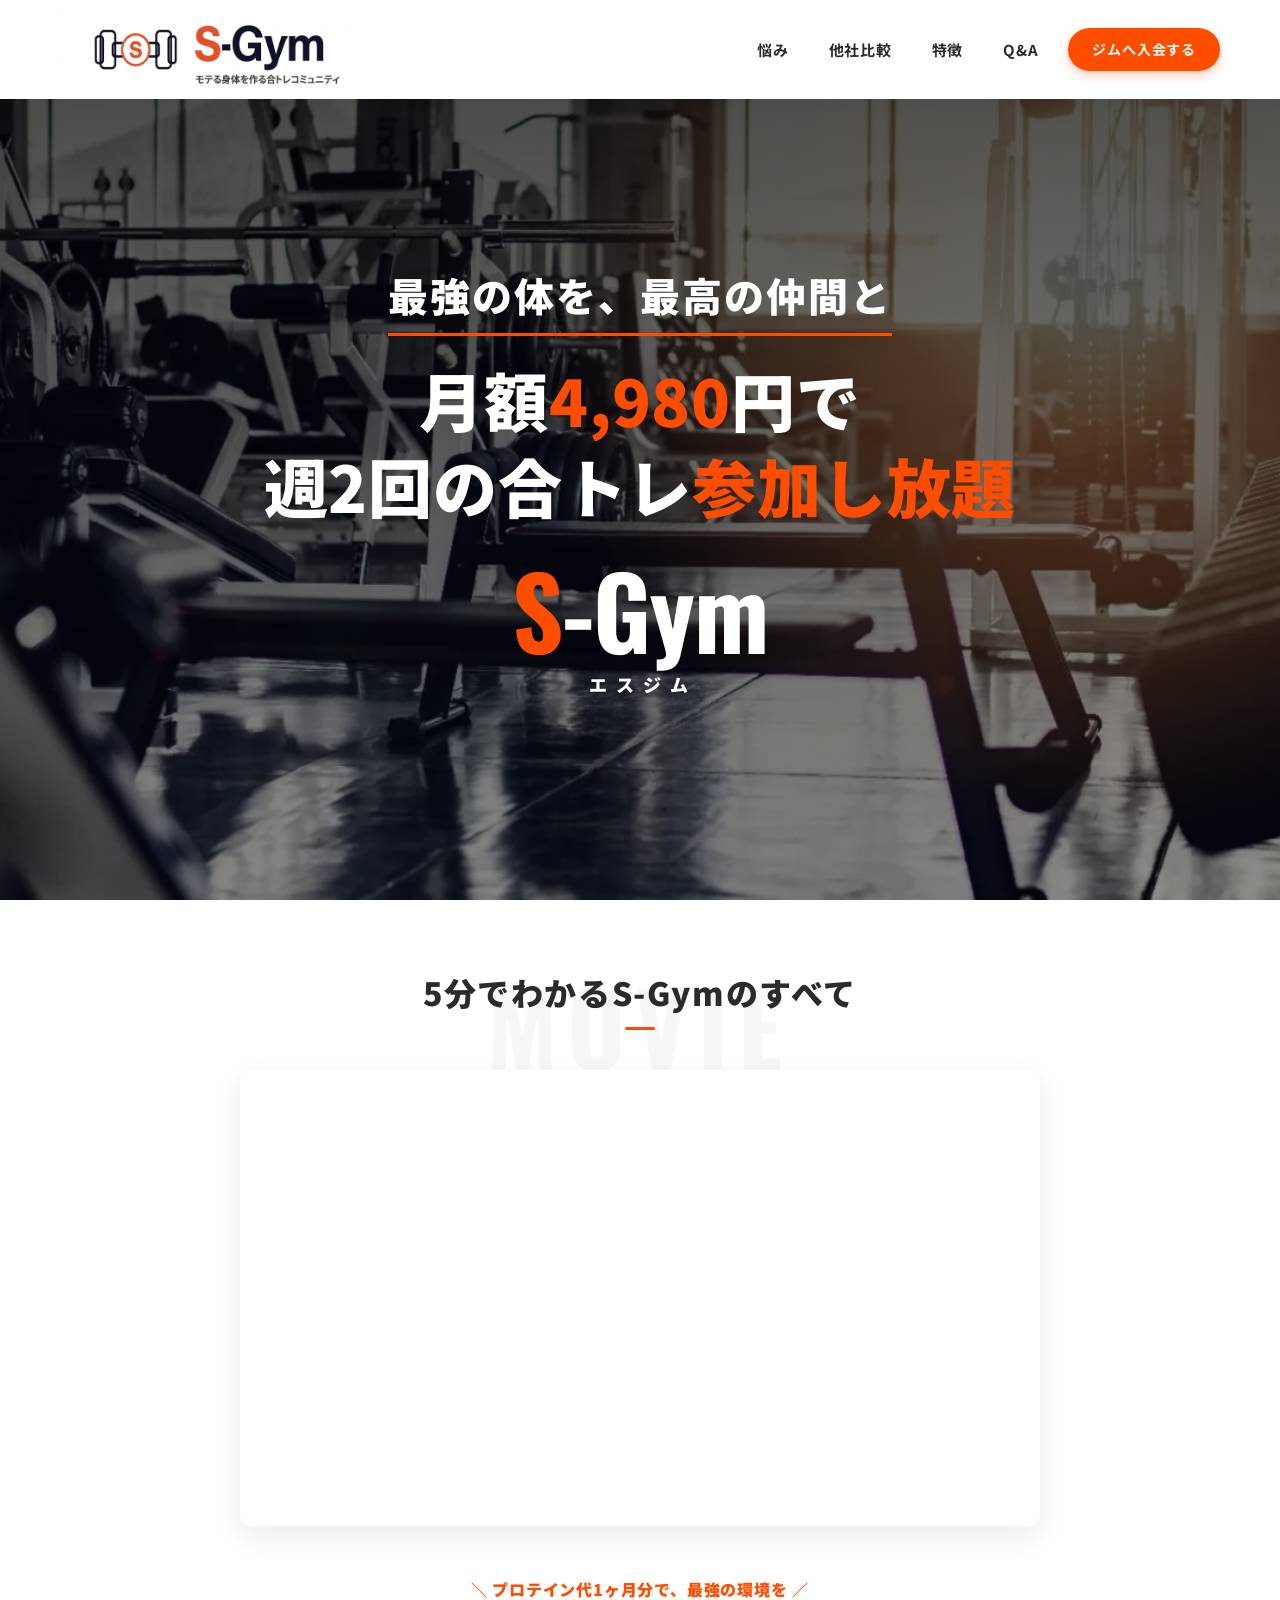
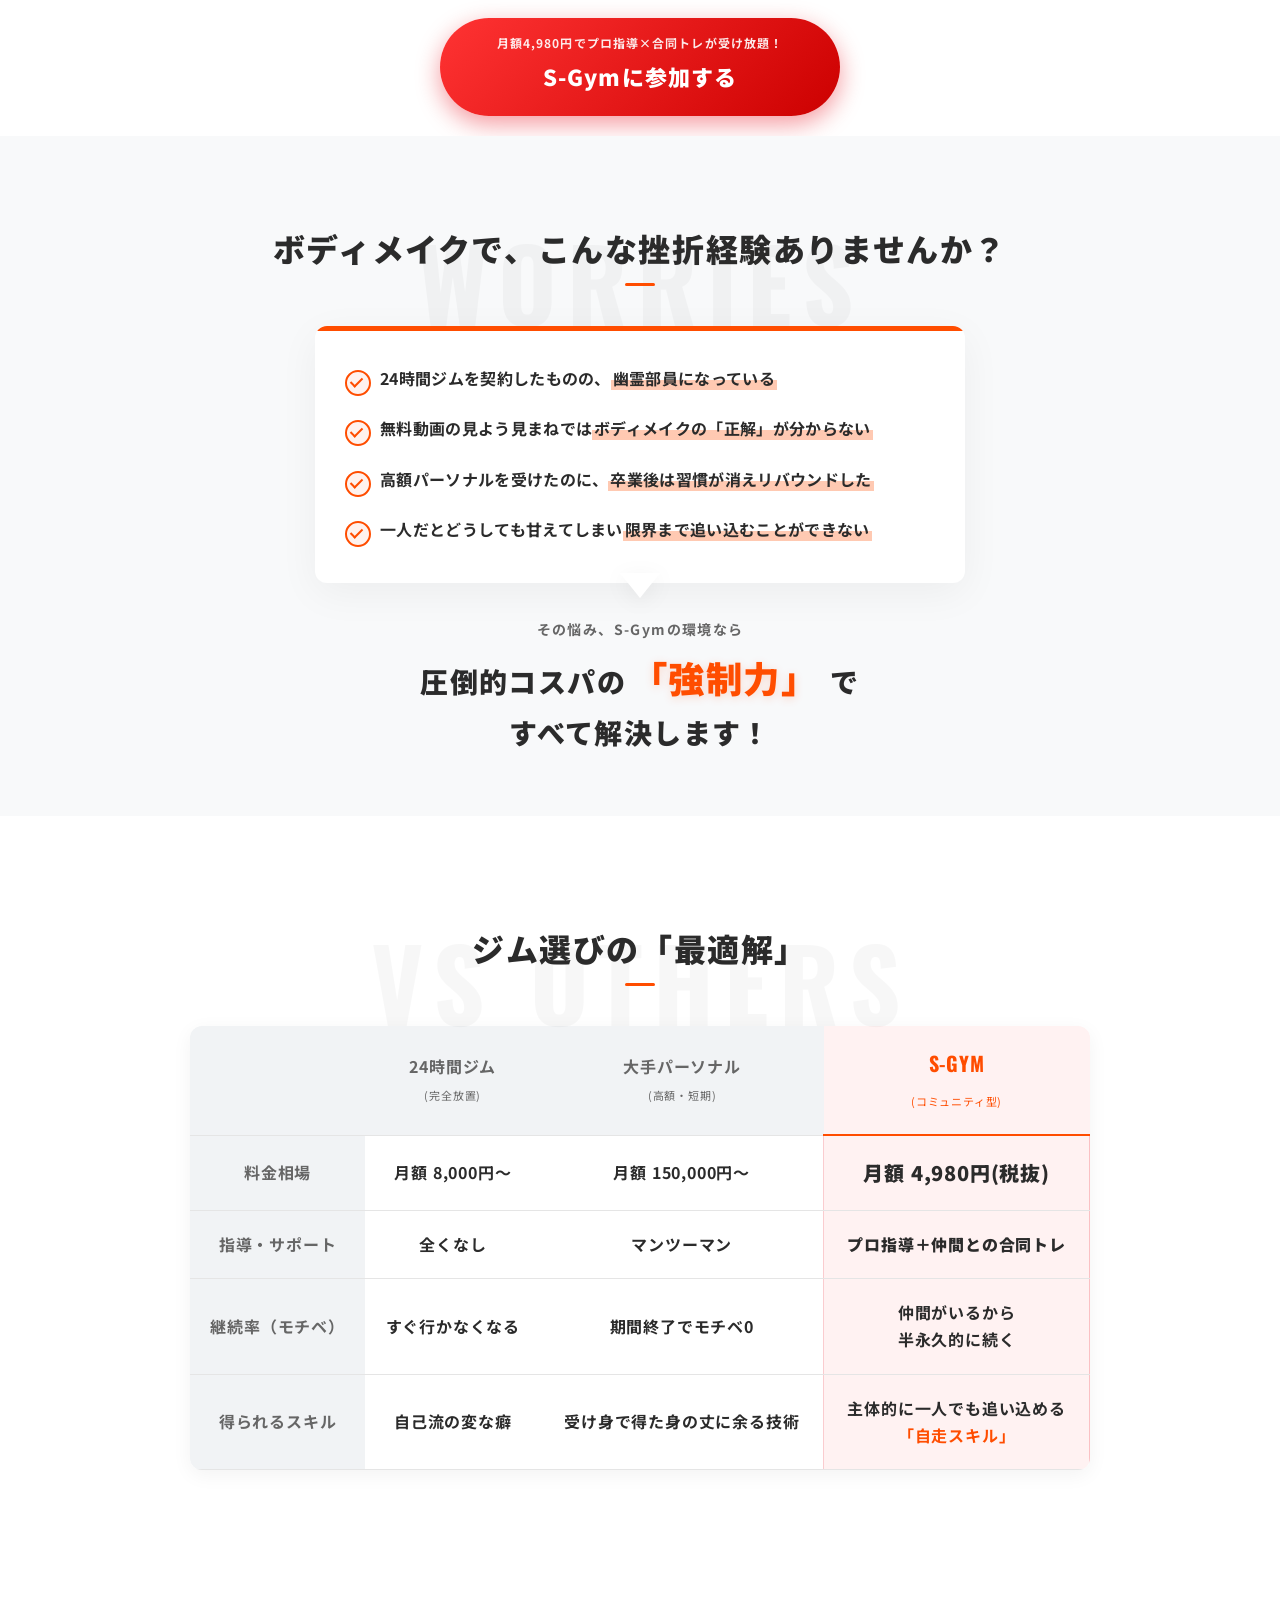
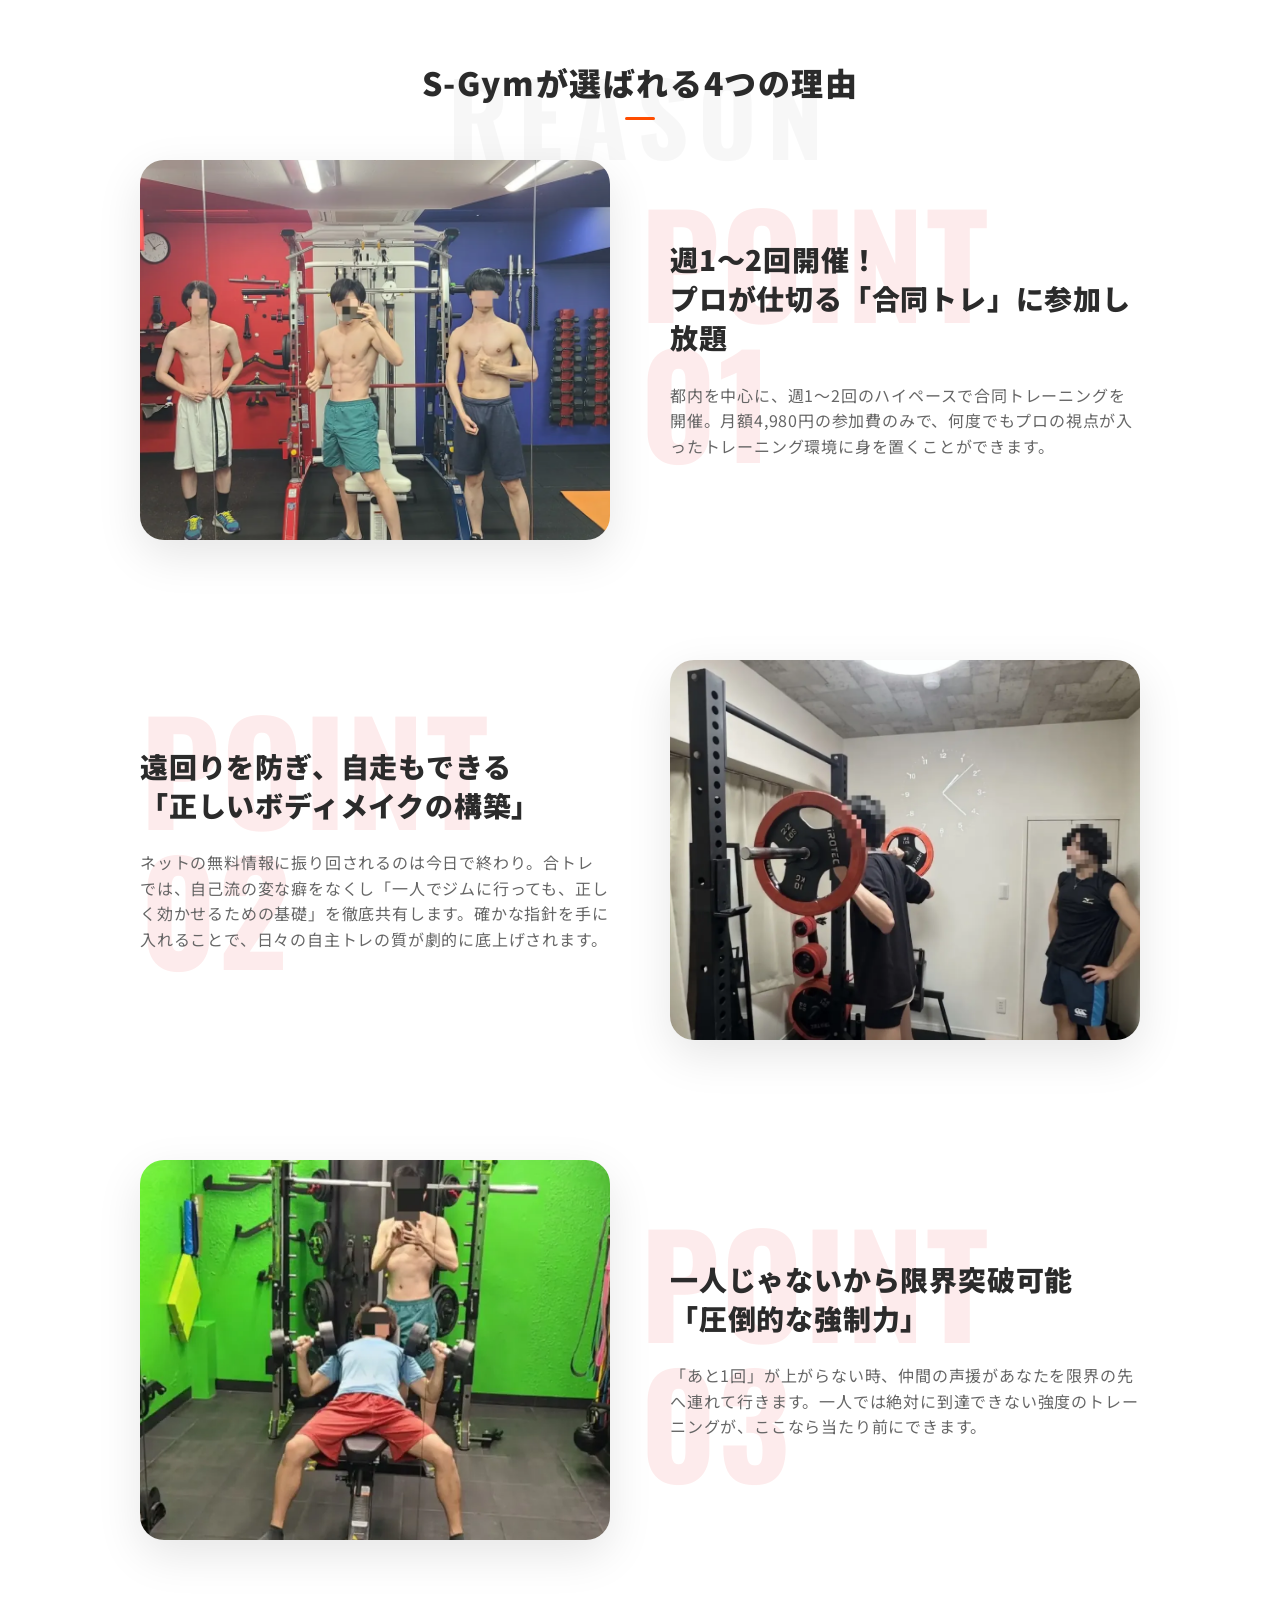
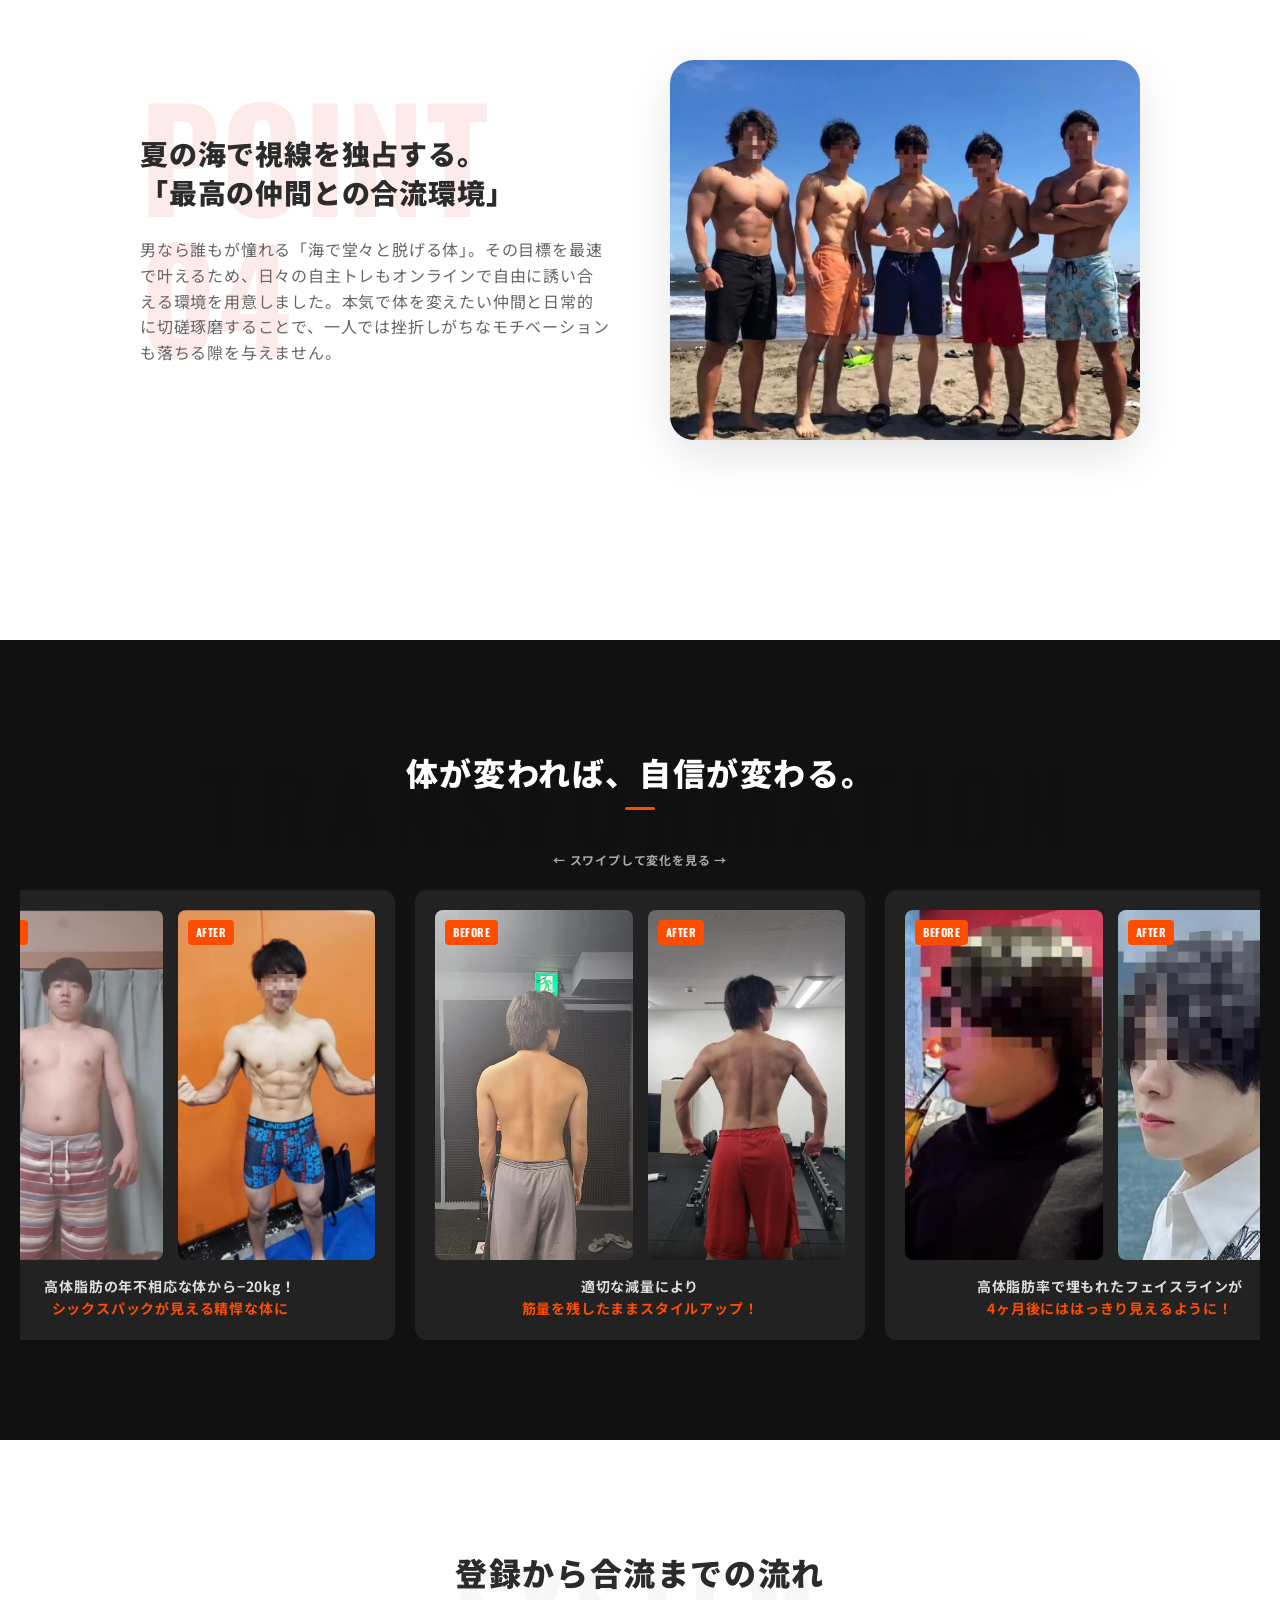
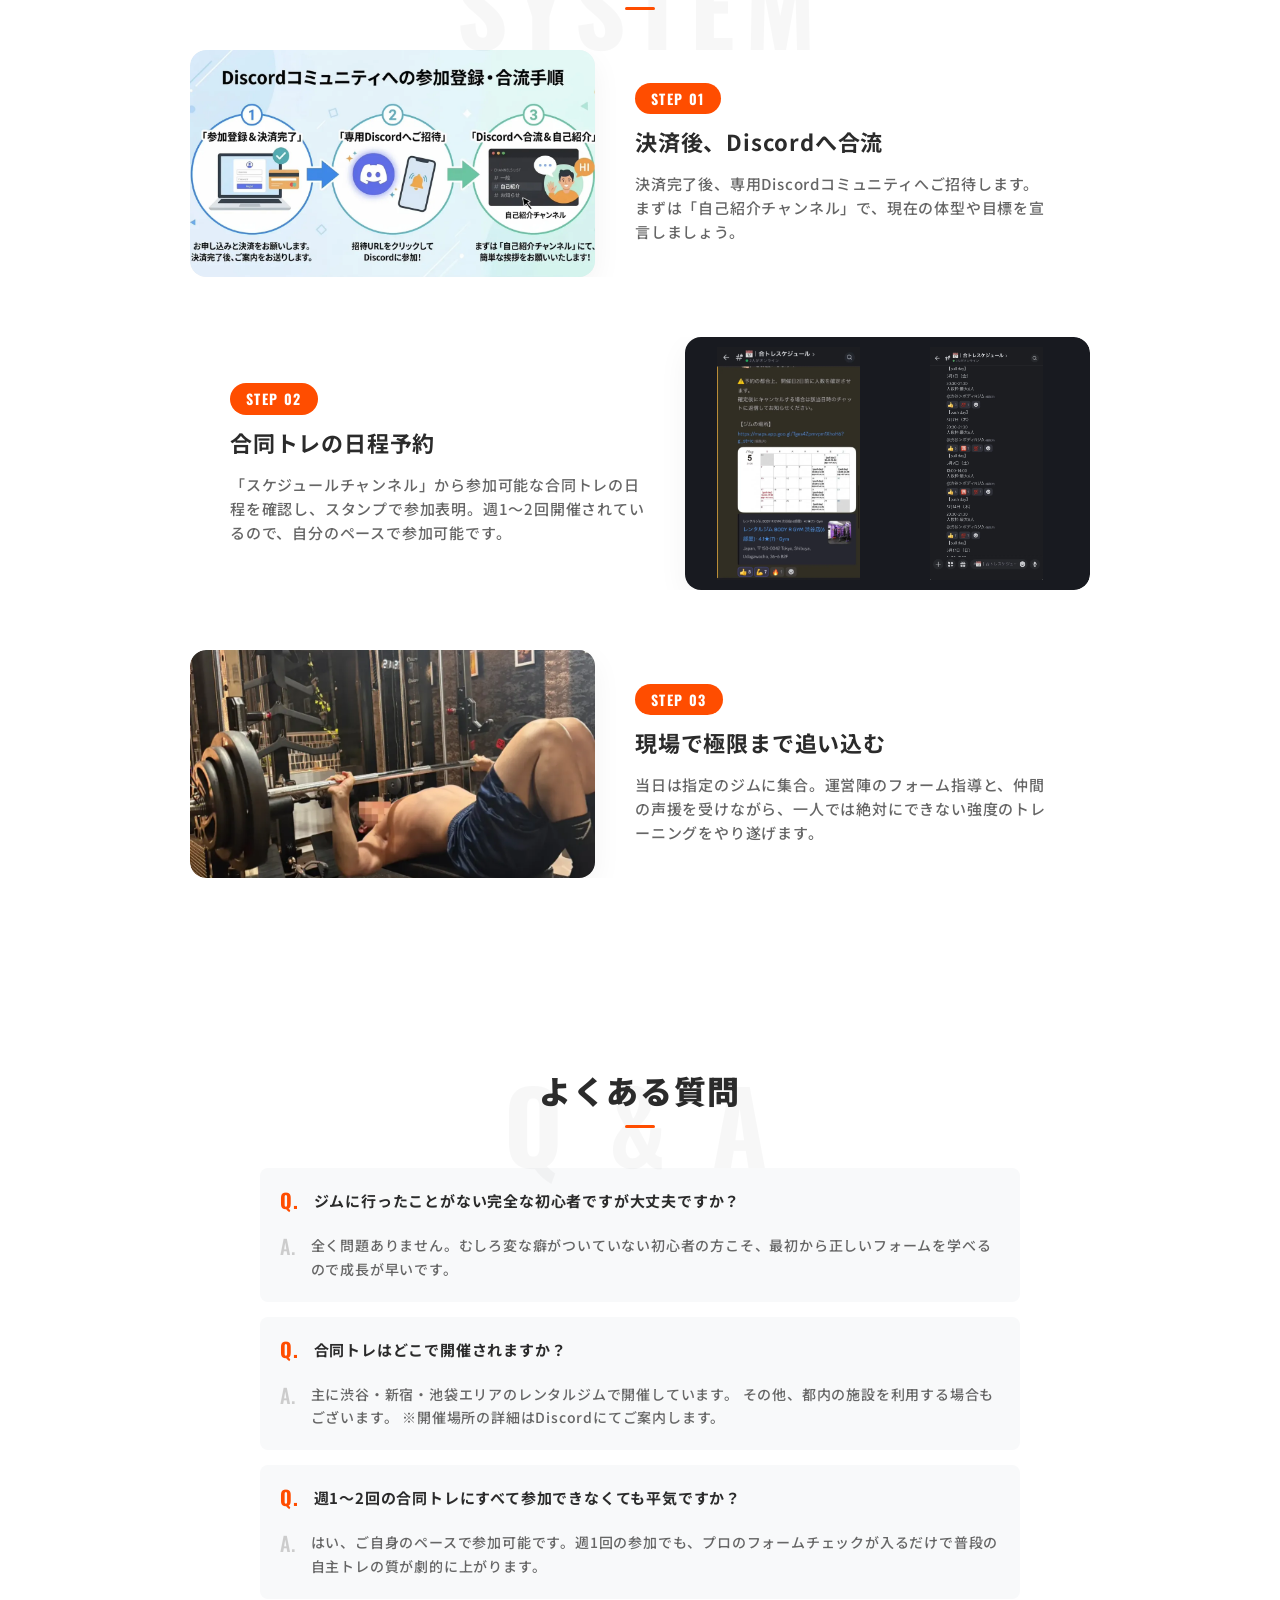
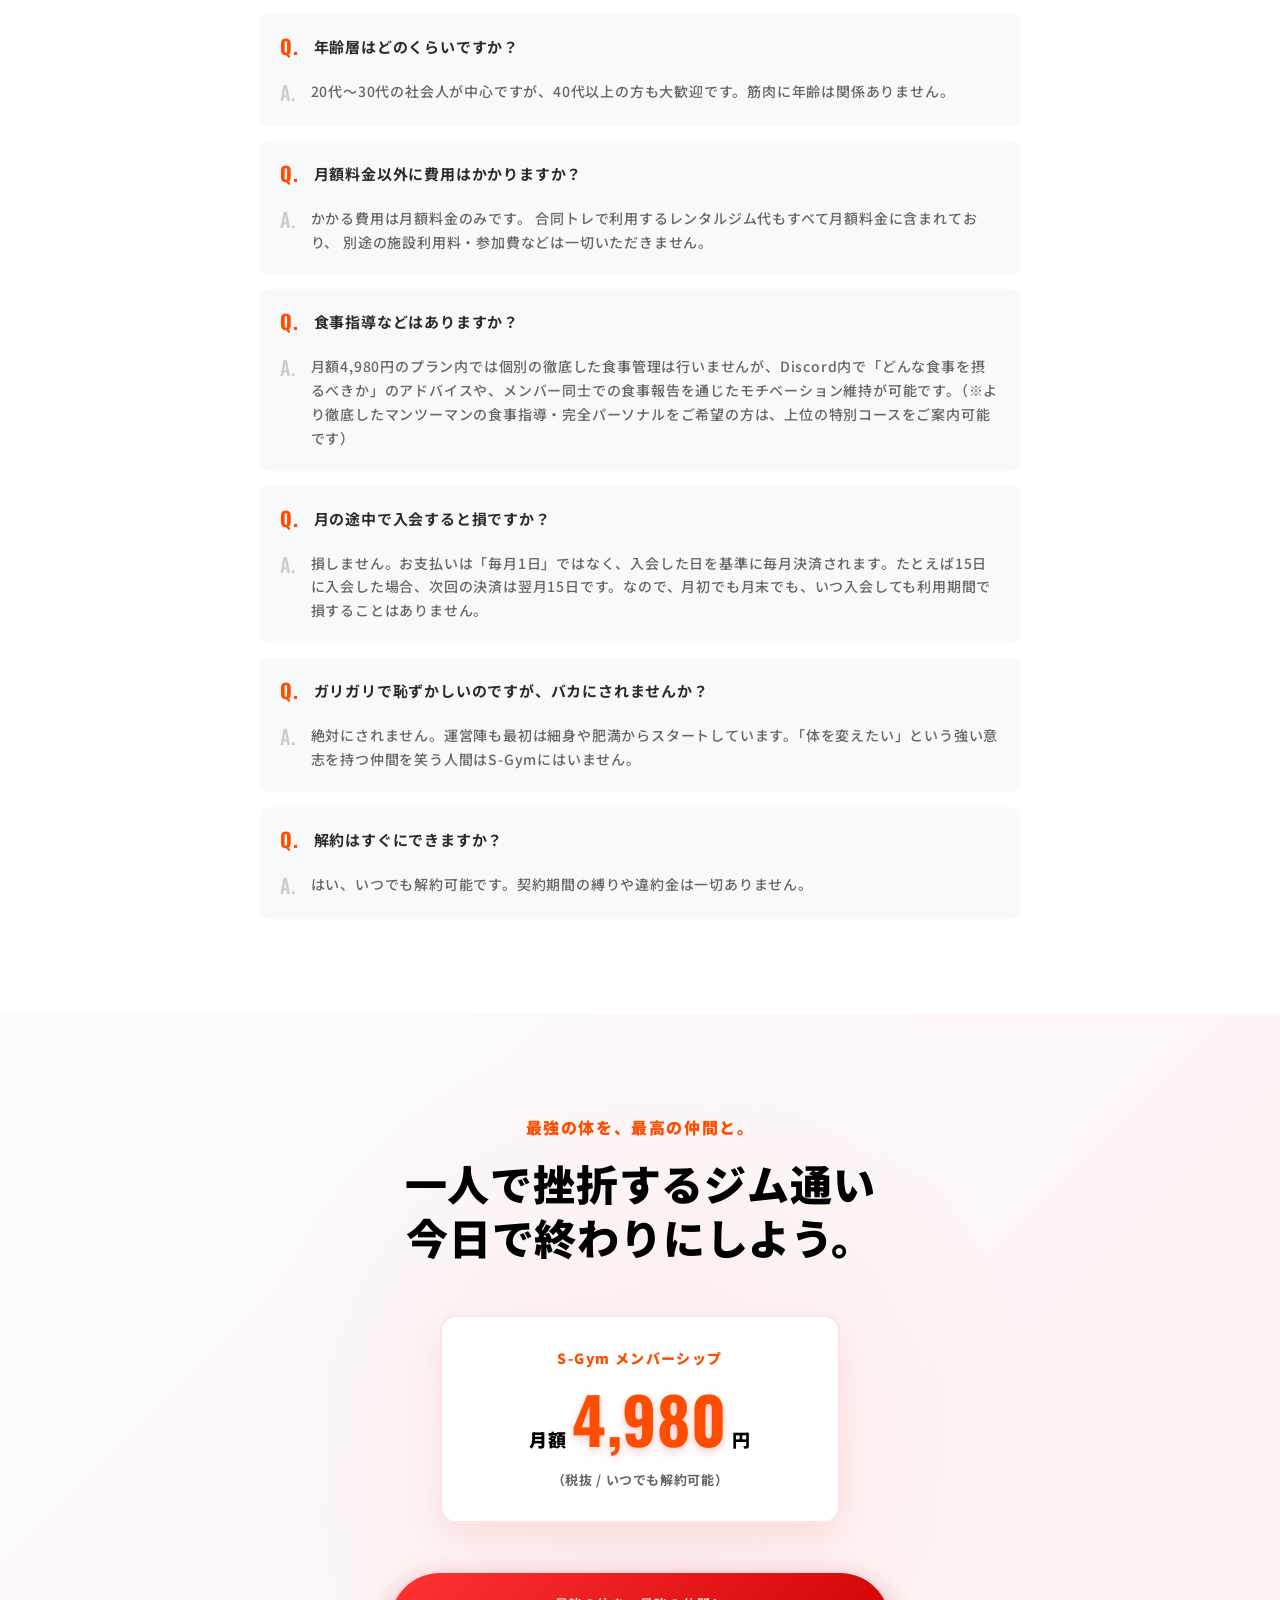
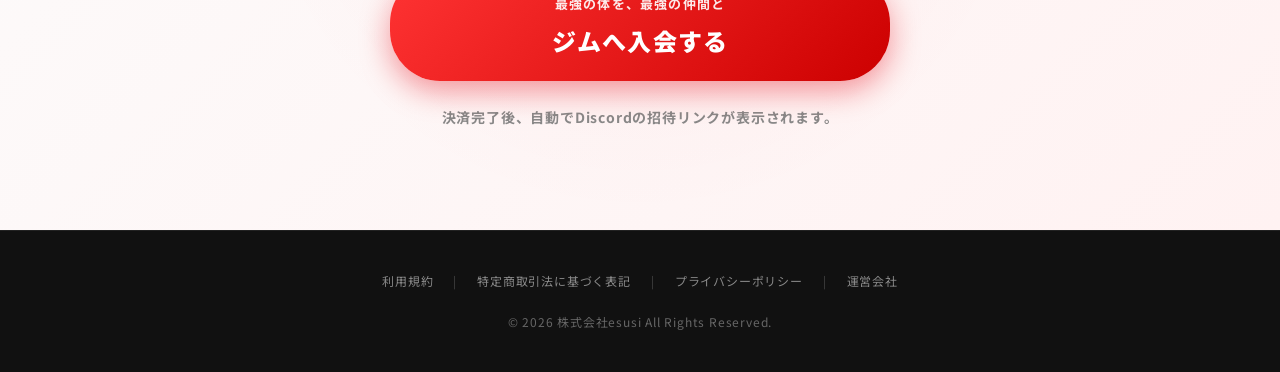
==== commit f671c599: "Remove management member section" ====
--- a/index.html
+++ b/index.html
@@ -34,7 +34,7 @@
     rel="stylesheet">
 
   <link rel="stylesheet" href="css/base.css?v=0514_01">
-  <link rel="stylesheet" href="css/style.css?v=0624_02">
+  <link rel="stylesheet" href="css/style.css?v=0624_04">
 </head>
 
 <body>
@@ -397,48 +397,6 @@
     </div>
   </section>
 
-  <!-- 講師紹介 -->
-  <section class="instructor">
-    <div class="section-header">
-      <div class="bg-text font-en">MANAGEMENT</div>
-      <h2 class="section-title">S-Gym 運営メンバー</h2>
-    </div>
-  
-    <div class="instructor-grid">
-      <div class="instructor-card">
-        <div class="instructor-img">
-          <img src="img/trainer1.webp" alt="Sちゃん">
-        </div>
-        <div class="instructor-info">
-          <p class="instructor-role">S-Gym代表</p>
-          <h3 class="instructor-name">S氏</h3>
-          <ul class="instructor-desc">
-            <li>Xフォロワー2万人</li>
-            <li>格闘技経験14年</li>
-            <li>恋愛コンサル累計1,000名以上を指導</li>
-            <li>「体が変われば、自信が変わる。」を体現するサービスとしてS-Gymを設立</li>
-          </ul>
-        </div>
-      </div>
-  
-      <div class="instructor-card">
-        <div class="instructor-img">
-          <img src="img/trainer2.webp" alt="アーマー">
-        </div>
-        <div class="instructor-info">
-          <p class="instructor-role">コミュニティマネージャー / トレーナー</p>
-          <h3 class="instructor-name">アーマー</h3>
-          <ul class="instructor-desc">
-            <li>パーソナル指導実績 100名以上</li>
-            <li>トレ歴8年以上</li>
-            <li>元大手24時間ジムスタッフ</li>
-            <li>得意分野はアウトライン形成とダイエット</li>
-          </ul>
-        </div>
-      </div>
-    </div>
-  </section>
-
   <!-- ⑩ faq -->
   <section class="faq" id="faq">
     <div class="section-header">
--- a/css/style.css
+++ b/css/style.css
@@ -635,7 +635,6 @@
     .flow-text p { font-size: 15px; }
 
     .feature-grid { grid-template-columns: repeat(3, 1fr); }
-    .instructor-grid { grid-template-columns: repeat(2, 1fr); }
 
     table { font-size: 16px; }
     th, td { padding: 20px 15px; }
@@ -652,10 +651,132 @@
 
 @media screen and (max-width: 767px) {
     .problem-list { -webkit-overflow-scrolling: touch; }
-    .comp-table-wrap { -webkit-overflow-scrolling: touch; }
     .movie-cta-lead { font-size: 14px; line-height: 1.6; }
     .btn-primary { font-size: 18px; padding: 12px 20px 15px; }
     .btn-primary .btn-sub { font-size: 11px; }
+
+    .comparison {
+        padding: 64px 16px;
+    }
+
+    .comp-table-wrap {
+        overflow: visible;
+        border-radius: 0;
+        box-shadow: none;
+        background: transparent;
+    }
+
+    .comp-table-wrap table,
+    .comp-table-wrap tbody,
+    .comp-table-wrap tr,
+    .comp-table-wrap th,
+    .comp-table-wrap td {
+        display: block;
+        width: 100%;
+        min-width: 0;
+    }
+
+    .comp-table-wrap table {
+        border-collapse: separate;
+        border-spacing: 0;
+        font-size: 14px;
+    }
+
+    .comp-table-wrap thead {
+        display: none;
+    }
+
+    .comp-table-wrap tbody {
+        display: grid;
+        gap: 14px;
+    }
+
+    .comp-table-wrap tr {
+        display: flex;
+        flex-direction: column;
+        overflow: hidden;
+        border: 1px solid #ececec;
+        border-radius: 12px;
+        background: #fff;
+        box-shadow: 0 8px 24px rgba(0, 0, 0, 0.06);
+    }
+
+    .comp-table-wrap th {
+        order: -2;
+        padding: 12px 16px;
+        border-bottom: 0;
+        background: #111;
+        color: #fff;
+        font-size: 15px;
+        text-align: center;
+        letter-spacing: 0.04em;
+    }
+
+    .comp-table-wrap td {
+        display: grid;
+        grid-template-columns: 92px minmax(0, 1fr);
+        gap: 10px;
+        align-items: center;
+        padding: 11px 14px;
+        border-bottom: 1px solid #f0f0f0;
+        color: #555;
+        text-align: left;
+        font-size: 13px;
+        line-height: 1.45;
+        word-break: keep-all;
+        overflow-wrap: anywhere;
+    }
+
+    .comp-table-wrap td::before {
+        display: inline-flex;
+        align-items: center;
+        justify-content: center;
+        min-height: 24px;
+        padding: 4px 8px;
+        border-radius: 999px;
+        background: #f1f3f5;
+        color: #666;
+        font-size: 11px;
+        font-weight: 900;
+        line-height: 1.2;
+        white-space: normal;
+        text-align: center;
+    }
+
+    .comp-table-wrap td:nth-of-type(1)::before {
+        content: '24時間ジム';
+    }
+
+    .comp-table-wrap td:nth-of-type(2)::before {
+        content: 'パーソナル';
+    }
+
+    .comp-table-wrap td:nth-of-type(3)::before {
+        content: 'S-GYM';
+    }
+
+    .comp-table-wrap .sgym-cell {
+        order: -1;
+        margin: 12px 12px 6px;
+        width: auto;
+        border: 2px solid var(--primary-color);
+        border-radius: 10px;
+        background: #fff2f2;
+        color: var(--text-main);
+        font-size: 15px;
+        font-weight: 900;
+        box-shadow: 0 8px 22px rgba(230, 0, 18, 0.12);
+    }
+
+    .comp-table-wrap .sgym-cell::before {
+        background: var(--primary-color);
+        color: #fff;
+        letter-spacing: 0.04em;
+    }
+
+    .comp-table-wrap .sgym-cell-price {
+        font-size: 20px;
+    }
 
     /* スマホ表示の細かいズレ・余白修正 */
     .btn-lrg { padding: 15px 20px; font-size: 20px; }
@@ -666,7 +787,6 @@
 }
 
 .sp-br { display: none; }
-.instructor-img { flex-shrink: 0 !important; }
 
 /* =========================================
    3. Header & Navigation (ヘッダー)
@@ -1152,84 +1272,6 @@
     color: #ddd;
 }
 
-/* =========================================
-   11. Instructor (運営メンバー)
-========================================= */
-.instructor {
-    padding: 80px 20px;
-    background-color: #fff;
-}
-
-.instructor-grid {
-    max-width: 900px;
-    margin: 0 auto;
-    display: grid;
-    grid-template-columns: repeat(auto-fit, minmax(300px, 1fr));
-    gap: 40px;
-}
-
-.instructor-card {
-    background: var(--bg-surface);
-    border-radius: 16px;
-    overflow: hidden;
-    box-shadow: 0 5px 20px rgba(0,0,0,0.05);
-}
-
-.instructor-img {
-    width: 100%;
-    height: 350px;
-}
-
-.instructor-img img {
-    width: 100%;
-    height: 100%;
-    object-fit: cover;
-    object-position: top center; /* 顔が見切れないように上揃え */
-}
-
-.instructor-info {
-    padding: 30px 25px;
-}
-
-.instructor-role {
-    color: var(--primary-color, #ff4d00);
-    font-size: 13px;
-    font-weight: 700;
-    margin-bottom: 5px;
-}
-
-.instructor-name {
-    font-size: 24px;
-    font-weight: 900;
-    margin-bottom: 15px;
-    color: var(--text-main);
-}
-
-/* 実績リストのチェックマーク */
-.instructor-desc {
-    list-style: none;
-    padding: 0;
-}
-
-.instructor-desc li {
-    position: relative;
-    padding-left: 22px;
-    margin-bottom: 10px;
-    font-size: 14px;
-    color: var(--text-muted);
-    line-height: 1.5;
-    font-weight: 500;
-}
-
-.instructor-desc li::before {
-    content: '✓';
-    position: absolute;
-    left: 0;
-    top: 0;
-    color: var(--primary-color, #ff4d00);
-    font-weight: 900;
-}
-
 /* Before/After PC版 */
     .ba-slider {
         justify-content: center; /* PCなら中央寄せ */
@@ -1370,188 +1412,6 @@
 }
 
 /* =========================================
-   11. Instructor (運営メンバー) - 黒背景・ストイック版
-========================================= */
-.instructor {
-    padding: 80px 20px;
-    background-color: #111; /* 背景を黒に変更 */
-    color: #fff; /* 基本テキストを白に */
-}
-
-/* セクションタイトルを白に上書き */
-.instructor .section-title {
-    color: #fff;
-}
-
-.instructor-grid {
-    max-width: 900px;
-    margin: 0 auto;
-    display: grid;
-    grid-template-columns: repeat(auto-fit, minmax(300px, 1fr));
-    gap: 40px;
-}
-
-/* カード本体をダークグレーにして引き締める */
-.instructor-card {
-    background: #222; /* 背景に溶け込みすぎないダークグレー */
-    border-radius: 16px;
-    overflow: hidden;
-    box-shadow: 0 10px 30px rgba(0,0,0,0.5); /* 影を暗く強めに */
-    border: 1px solid #333; /* うっすらボーダーを入れると立体感が出ます */
-}
-
-.instructor-img {
-    width: 100%;
-    height: 350px;
-}
-
-.instructor-img img {
-    width: 100%;
-    height: 100%;
-    object-fit: cover;
-    object-position: top center; /* 顔が見切れないように上揃え */
-}
-
-.instructor-info {
-    padding: 30px 25px;
-}
-
-.instructor-role {
-    color: var(--primary-color, #ff4d00); /* 赤みオレンジ */
-    font-size: 13px;
-    font-weight: 700;
-    margin-bottom: 5px;
-    letter-spacing: 0.05em;
-}
-
-.instructor-name {
-    font-size: 24px;
-    font-weight: 900;
-    margin-bottom: 15px;
-    color: #fff; /* 白文字に変更 */
-}
-
-.instructor-desc {
-    list-style: none;
-    padding: 0;
-}
-
-.instructor-desc li {
-    position: relative;
-    padding-left: 22px;
-    margin-bottom: 10px;
-    font-size: 14px;
-    color: #ccc; /* 読みやすい明るいグレーに変更 */
-    line-height: 1.5;
-    font-weight: 500;
-}
-
-/* リストのチェックマーク */
-.instructor-desc li::before {
-    content: '✓';
-    position: absolute;
-    left: 0;
-    top: 0;
-    color: var(--primary-color, #ff4d00); /* 赤みオレンジ */
-    font-weight: 900;
-}
-
-/* =========================================
-   11. Instructor (運営メンバー) - 通常のライトグレー背景版
-========================================= */
-.instructor {
-    padding: 80px 20px;
-    background-color: #f5f5f5; /* 普通の明るいグレーに変更 */
-    color: var(--text-main);
-}
-
-.instructor .section-title {
-    color: var(--text-main); /* タイトルも黒文字に戻す */
-}
-
-.instructor-grid {
-    max-width: 900px;
-    margin: 0 auto;
-    display: grid;
-    grid-template-columns: repeat(auto-fit, minmax(300px, 1fr));
-    gap: 40px;
-}
-
-/* カード本体：白にして浮かせる */
-.instructor-card {
-    background: #fff; /* 白いカード */
-    border-radius: 16px;
-    padding: 50px 30px 40px;
-    box-shadow: 0 5px 25px rgba(0,0,0,0.05); /* 優しい影で浮かせる */
-    border: 1px solid #eee;
-    text-align: center;
-}
-
-/* アバター画像（丸く切り抜いて光らせる） */
-.instructor-img {
-    width: 140px;
-    height: 140px;
-    margin: 0 auto 30px;
-    border-radius: 50%;
-    overflow: hidden;
-    background-color: #fff;
-    /* 後ろのオレンジの光彩（白背景に合わせて少し淡く） */
-    box-shadow: 0 0 45px rgba(255, 77, 0, 0.15);
-    border: 3px solid #fff; 
-}
-
-.instructor-img img {
-    width: 100%;
-    height: 100%;
-    object-fit: cover;
-    object-position: top center;
-}
-
-.instructor-role {
-    color: var(--primary-color, #ff4d00);
-    font-size: 14px;
-    font-weight: 700;
-    margin-bottom: 8px;
-    letter-spacing: 0.05em;
-}
-
-.instructor-name {
-    font-size: 28px;
-    font-weight: 900;
-    margin-bottom: 30px;
-    color: var(--text-main); /* 黒文字 */
-}
-
-/* 箇条書き */
-.instructor-desc {
-    list-style: none;
-    padding: 0;
-    text-align: left;
-    display: inline-block;
-    max-width: 100%;
-}
-
-.instructor-desc li {
-    position: relative;
-    padding-left: 20px;
-    margin-bottom: 15px;
-    font-size: 14px;
-    color: #444; /* 文字も濃いグレー（黒に近い色）に戻す */
-    line-height: 1.6;
-    font-weight: 700; /* 画像に合わせて少し太字に */
-}
-
-/* オレンジの丸ぽっち（ドット） */
-.instructor-desc li::before {
-    content: '●'; 
-    position: absolute;
-    left: 0;
-    top: 2px;
-    font-size: 10px;
-    color: var(--primary-color, #ff4d00);
-}
-
-/* =========================================
    流れセクション (Flow) の画像調整
 ========================================= */
 
